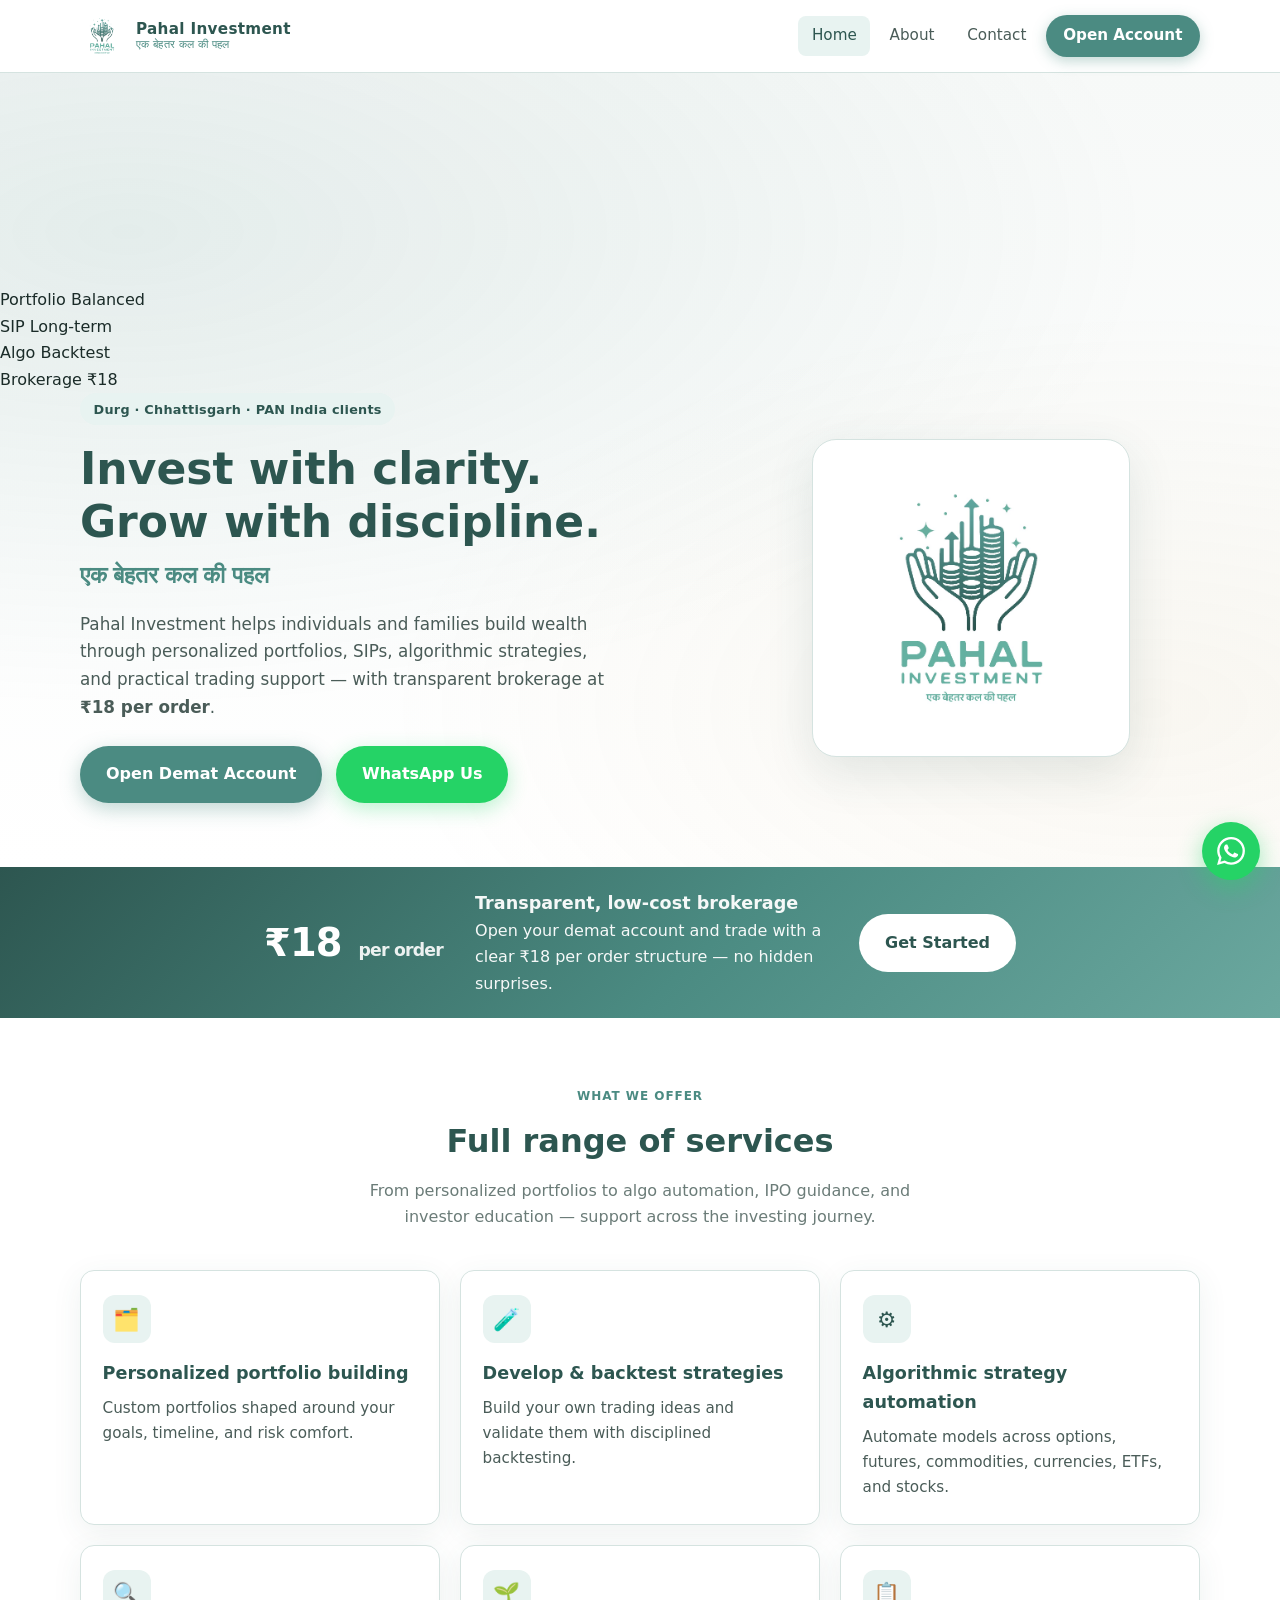
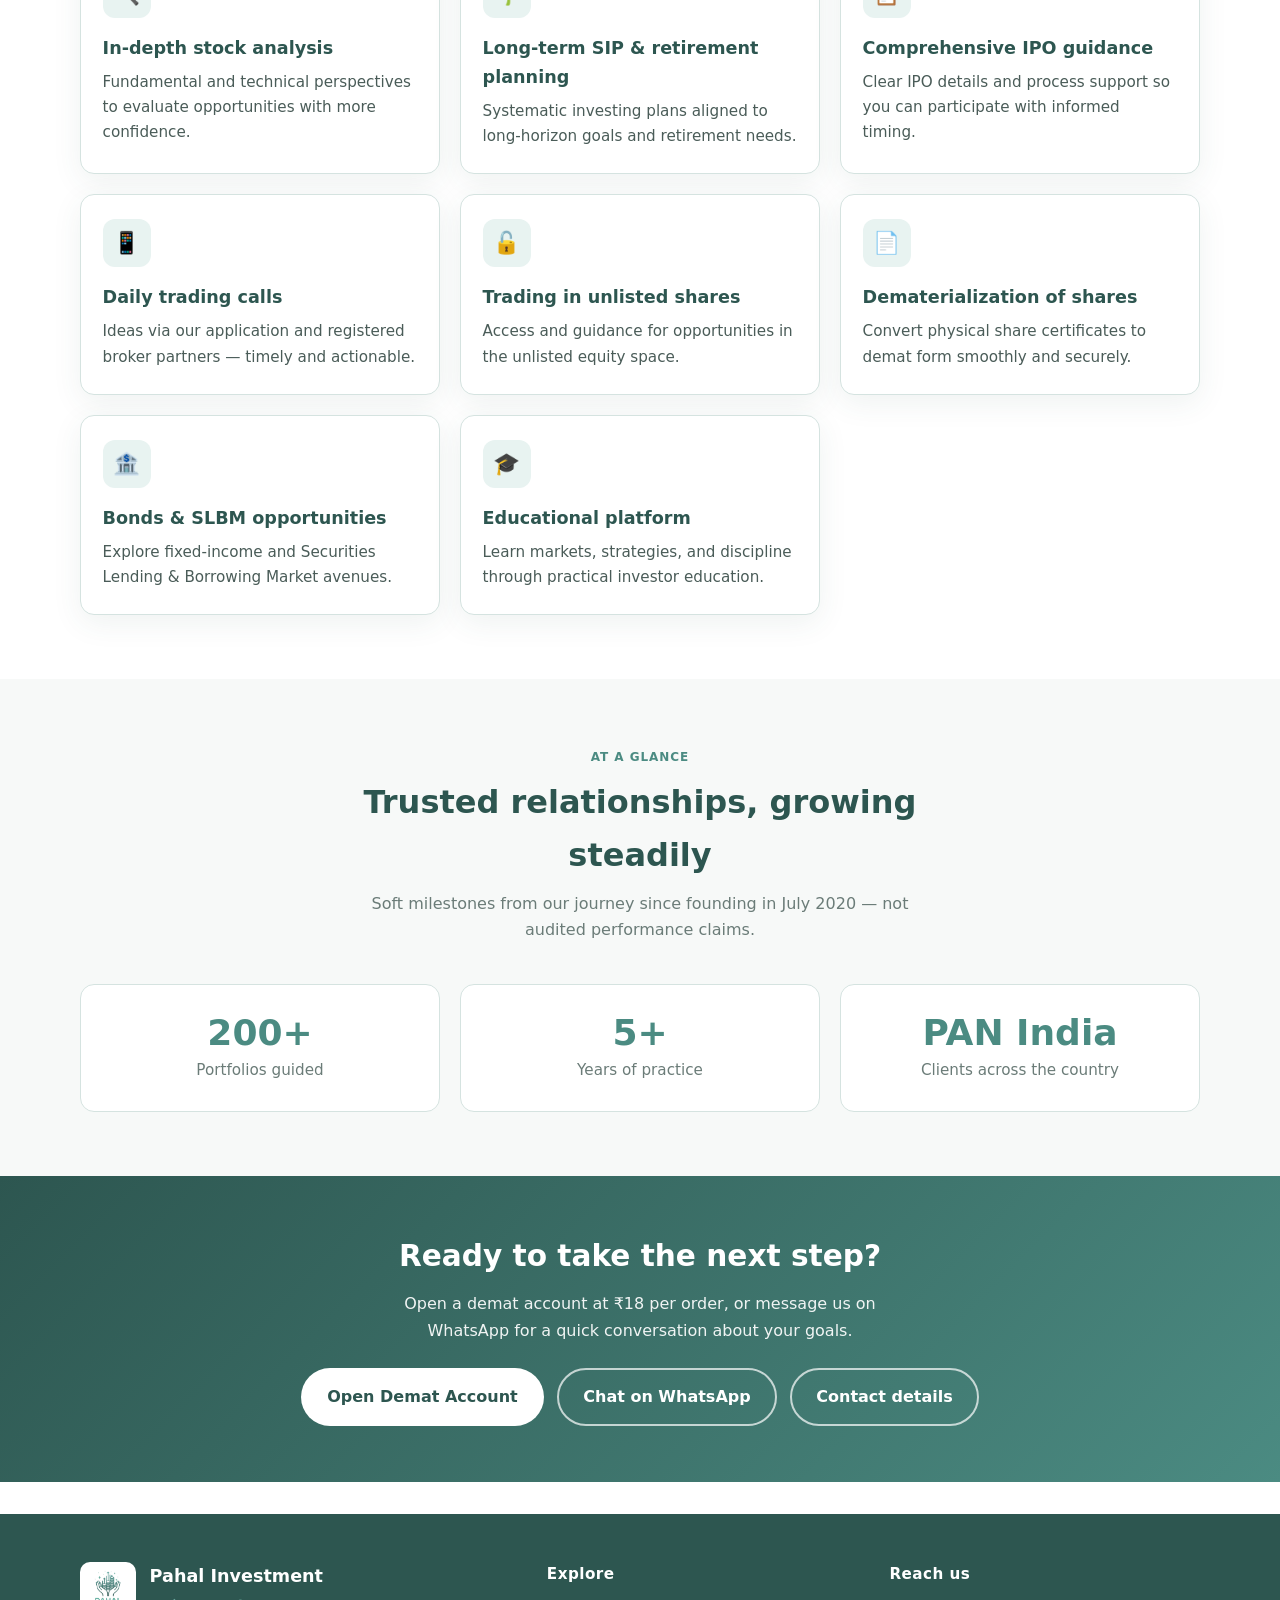
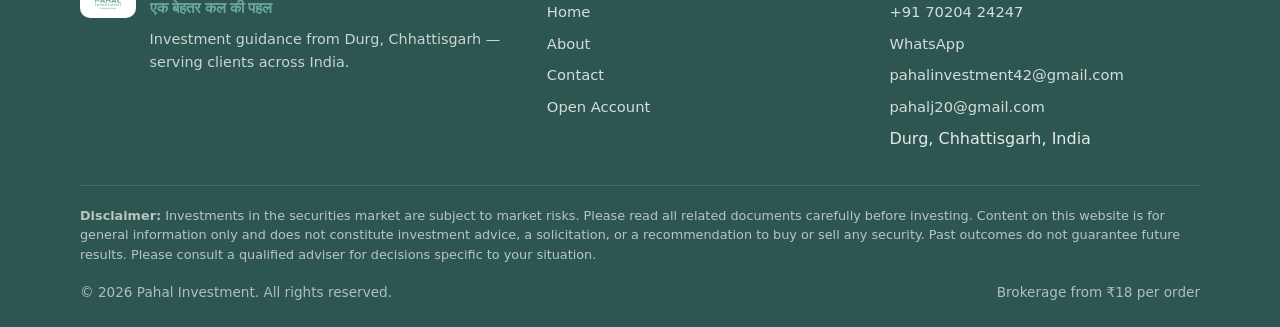
==== index.html @ 2ceb1a30 "3D landing, emails, full services, remove testimonials" ====
<!DOCTYPE html>
<html lang="en">
<head>
  <meta charset="UTF-8">
  <meta name="viewport" content="width=device-width, initial-scale=1">
  <meta name="description" content="Pahal Investment — trusted investment guidance from Durg, Chhattisgarh. Portfolio building, algo trading, SIPs, demat at ₹18 per order. एक बेहतर कल की पहल">
  <title>Pahal Investment | एक बेहतर कल की पहल</title>
  <link rel="icon" href="assets/logo.jpeg" type="image/jpeg">
  <link rel="stylesheet" href="assets/styles.css">
</head>
<body>
  <header class="site-header">
    <div class="container nav">
      <a class="nav-brand" href="index.html">
        <img src="assets/logo.jpeg" alt="Pahal Investment logo" width="44" height="44">
        <span class="nav-brand-text">
          <strong>Pahal Investment</strong>
          <span>एक बेहतर कल की पहल</span>
        </span>
      </a>
      <button class="nav-toggle" type="button" aria-label="Menu" aria-expanded="false">☰</button>
      <nav class="nav-links" aria-label="Main">
        <a href="index.html" class="active">Home</a>
        <a href="about.html">About</a>
        <a href="contact.html">Contact</a>
        <a class="nav-cta" href="https://signup.definedgesecurities.com/mobemail?fr=7pw8lhW9xZk" target="_blank" rel="noopener noreferrer">Open Account</a>
      </nav>
    </div>
  </header>

  <main>
    <!-- 3D Hero: decorative layer is pointer-events:none; copy sits above on opaque panel -->
    <section class="hero hero-3d" aria-label="Welcome">
      <canvas id="hero-particles" class="hero-canvas" aria-hidden="true"></canvas>
      <div class="hero-3d-scene" aria-hidden="true">
        <div class="float-card fc-1">
          <span class="fc-label">Portfolio</span>
          <span class="fc-value">Balanced</span>
        </div>
        <div class="float-card fc-2">
          <span class="fc-label">SIP</span>
          <span class="fc-value">Long-term</span>
        </div>
        <div class="float-card fc-3">
          <span class="fc-label">Algo</span>
          <span class="fc-value">Backtest</span>
        </div>
        <div class="float-card fc-4">
          <span class="fc-label">Brokerage</span>
          <span class="fc-value">₹18</span>
        </div>
        <div class="float-orb fo-1"></div>
        <div class="float-orb fo-2"></div>
        <div class="float-orb fo-3"></div>
      </div>

      <div class="container hero-grid">
        <div class="hero-copy-panel">
          <div class="hero-badge">Durg · Chhattisgarh · PAN India clients</div>
          <h1>Invest with clarity.<br>Grow with discipline.</h1>
          <p class="hero-tagline">एक बेहतर कल की पहल</p>
          <p class="hero-lead">
            Pahal Investment helps individuals and families build wealth through
            personalized portfolios, SIPs, algorithmic strategies, and practical trading support —
            with transparent brokerage at <strong>₹18 per order</strong>.
          </p>
          <div class="btn-group">
            <a class="btn btn-primary" href="https://signup.definedgesecurities.com/mobemail?fr=7pw8lhW9xZk" target="_blank" rel="noopener noreferrer">Open Demat Account</a>
            <a class="btn btn-whatsapp" href="https://wa.me/917020424247" target="_blank" rel="noopener noreferrer">WhatsApp Us</a>
          </div>
        </div>
        <div class="hero-visual">
          <div class="hero-logo-wrap hero-logo-3d">
            <img src="assets/logo.jpeg" alt="Pahal Investment — hands nurturing growth">
          </div>
        </div>
      </div>
    </section>

    <div class="flash-banner" role="region" aria-label="Brokerage offer">
      <div class="container">
        <div class="flash-price">₹18 <span>per order</span></div>
        <div class="flash-label">
          <strong>Transparent, low-cost brokerage</strong>
          Open your demat account and trade with a clear ₹18 per order structure — no hidden surprises.
        </div>
        <a class="btn btn-primary" style="background:#fff;color:#2D5650;box-shadow:none;" href="https://signup.definedgesecurities.com/mobemail?fr=7pw8lhW9xZk" target="_blank" rel="noopener noreferrer">Get Started</a>
      </div>
    </div>

    <section class="section" id="services">
      <div class="container">
        <div class="section-head">
          <span class="eyebrow">What we offer</span>
          <h2>Full range of services</h2>
          <p>From personalized portfolios to algo automation, IPO guidance, and investor education — support across the investing journey.</p>
        </div>
        <div class="services-grid services-grid-full">
          <article class="service-card">
            <div class="service-icon" aria-hidden="true">🗂️</div>
            <h3>Personalized portfolio building</h3>
            <p>Custom portfolios shaped around your goals, timeline, and risk comfort.</p>
          </article>
          <article class="service-card">
            <div class="service-icon" aria-hidden="true">🧪</div>
            <h3>Develop &amp; backtest strategies</h3>
            <p>Build your own trading ideas and validate them with disciplined backtesting.</p>
          </article>
          <article class="service-card">
            <div class="service-icon" aria-hidden="true">⚙️</div>
            <h3>Algorithmic strategy automation</h3>
            <p>Automate models across options, futures, commodities, currencies, ETFs, and stocks.</p>
          </article>
          <article class="service-card">
            <div class="service-icon" aria-hidden="true">🔍</div>
            <h3>In-depth stock analysis</h3>
            <p>Fundamental and technical perspectives to evaluate opportunities with more confidence.</p>
          </article>
          <article class="service-card">
            <div class="service-icon" aria-hidden="true">🌱</div>
            <h3>Long-term SIP &amp; retirement planning</h3>
            <p>Systematic investing plans aligned to long-horizon goals and retirement needs.</p>
          </article>
          <article class="service-card">
            <div class="service-icon" aria-hidden="true">📋</div>
            <h3>Comprehensive IPO guidance</h3>
            <p>Clear IPO details and process support so you can participate with informed timing.</p>
          </article>
          <article class="service-card">
            <div class="service-icon" aria-hidden="true">📱</div>
            <h3>Daily trading calls</h3>
            <p>Ideas via our application and registered broker partners — timely and actionable.</p>
          </article>
          <article class="service-card">
            <div class="service-icon" aria-hidden="true">🔓</div>
            <h3>Trading in unlisted shares</h3>
            <p>Access and guidance for opportunities in the unlisted equity space.</p>
          </article>
          <article class="service-card">
            <div class="service-icon" aria-hidden="true">📄</div>
            <h3>Dematerialization of shares</h3>
            <p>Convert physical share certificates to demat form smoothly and securely.</p>
          </article>
          <article class="service-card">
            <div class="service-icon" aria-hidden="true">🏦</div>
            <h3>Bonds &amp; SLBM opportunities</h3>
            <p>Explore fixed-income and Securities Lending &amp; Borrowing Market avenues.</p>
          </article>
          <article class="service-card">
            <div class="service-icon" aria-hidden="true">🎓</div>
            <h3>Educational platform</h3>
            <p>Learn markets, strategies, and discipline through practical investor education.</p>
          </article>
        </div>
      </div>
    </section>

    <section class="section section-alt" id="stats">
      <div class="container">
        <div class="section-head">
          <span class="eyebrow">At a glance</span>
          <h2>Trusted relationships, growing steadily</h2>
          <p>Soft milestones from our journey since founding in July 2020 — not audited performance claims.</p>
        </div>
        <div class="stats">
          <div class="stat-card">
            <div class="stat-num">200+</div>
            <div class="stat-label">Portfolios guided</div>
          </div>
          <div class="stat-card">
            <div class="stat-num">5+</div>
            <div class="stat-label">Years of practice</div>
          </div>
          <div class="stat-card">
            <div class="stat-num">PAN India</div>
            <div class="stat-label">Clients across the country</div>
          </div>
        </div>
      </div>
    </section>

    <section class="cta-band">
      <div class="container">
        <h2>Ready to take the next step?</h2>
        <p>Open a demat account at ₹18 per order, or message us on WhatsApp for a quick conversation about your goals.</p>
        <div class="btn-group">
          <a class="btn btn-primary" href="https://signup.definedgesecurities.com/mobemail?fr=7pw8lhW9xZk" target="_blank" rel="noopener noreferrer">Open Demat Account</a>
          <a class="btn btn-outline" href="https://wa.me/917020424247" target="_blank" rel="noopener noreferrer">Chat on WhatsApp</a>
          <a class="btn btn-outline" href="contact.html">Contact details</a>
        </div>
      </div>
    </section>
  </main>

  <footer class="site-footer">
    <div class="container">
      <div class="footer-grid">
        <div class="footer-brand">
          <img src="assets/logo.jpeg" alt="">
          <div>
            <strong>Pahal Investment</strong>
            <div class="hindi">एक बेहतर कल की पहल</div>
            <p>Investment guidance from Durg, Chhattisgarh — serving clients across India.</p>
          </div>
        </div>
        <div class="footer-col">
          <h4>Explore</h4>
          <a href="index.html">Home</a>
          <a href="about.html">About</a>
          <a href="contact.html">Contact</a>
          <a href="https://signup.definedgesecurities.com/mobemail?fr=7pw8lhW9xZk" target="_blank" rel="noopener noreferrer">Open Account</a>
        </div>
        <div class="footer-col">
          <h4>Reach us</h4>
          <a href="tel:+917020424247">+91 70204 24247</a>
          <a href="https://wa.me/917020424247" target="_blank" rel="noopener noreferrer">WhatsApp</a>
          <a href="mailto:pahalinvestment42@gmail.com">pahalinvestment42@gmail.com</a>
          <a href="mailto:pahalj20@gmail.com">pahalj20@gmail.com</a>
          <span>Durg, Chhattisgarh, India</span>
        </div>
      </div>
      <p class="footer-disclaimer">
        <strong>Disclaimer:</strong> Investments in the securities market are subject to market risks.
        Please read all related documents carefully before investing. Content on this website is for
        general information only and does not constitute investment advice, a solicitation, or a
        recommendation to buy or sell any security. Past outcomes do not guarantee future results.
        Please consult a qualified adviser for decisions specific to your situation.
      </p>
      <div class="footer-bottom">
        <span>© <span id="y"></span> Pahal Investment. All rights reserved.</span>
        <span>Brokerage from ₹18 per order</span>
      </div>
    </div>
  </footer>

  <a class="wa-float" href="https://wa.me/917020424247" target="_blank" rel="noopener noreferrer" aria-label="Chat on WhatsApp">
    <svg width="28" height="28" viewBox="0 0 24 24" fill="currentColor" aria-hidden="true"><path d="M17.472 14.382c-.297-.149-1.758-.867-2.03-.967-.273-.099-.471-.148-.67.15-.197.297-.767.966-.94 1.164-.173.199-.347.223-.644.075-.297-.15-1.255-.463-2.39-1.475-.883-.788-1.48-1.761-1.653-2.059-.173-.297-.018-.458.13-.606.134-.133.298-.347.446-.52.149-.174.198-.298.298-.497.099-.198.05-.371-.025-.52-.075-.149-.669-1.612-.916-2.207-.242-.579-.487-.5-.669-.51-.173-.008-.371-.01-.57-.01-.198 0-.52.074-.792.372-.272.297-1.04 1.016-1.04 2.479 0 1.462 1.065 2.875 1.213 3.074.149.198 2.096 3.2 5.077 4.487.709.306 1.262.489 1.694.625.712.227 1.36.195 1.871.118.571-.085 1.758-.719 2.006-1.413.248-.694.248-1.289.173-1.413-.074-.124-.272-.198-.57-.347m-5.421 7.403h-.004a9.87 9.87 0 01-5.031-1.378l-.361-.214-3.741.982.998-3.648-.235-.374a9.86 9.86 0 01-1.51-5.26c.001-5.45 4.436-9.884 9.888-9.884 2.64 0 5.122 1.03 6.988 2.898a9.825 9.825 0 012.893 6.994c-.003 5.45-4.435 9.884-9.885 9.884m8.413-18.297A11.815 11.815 0 0012.05 0C5.495 0 .16 5.335.157 11.892c0 2.096.547 4.142 1.588 5.945L.057 24l6.305-1.654a11.882 11.882 0 005.683 1.448h.005c6.554 0 11.89-5.335 11.893-11.893a11.821 11.821 0 00-3.48-8.413z"/></svg>
    <span>WhatsApp</span>
  </a>

  <script>document.getElementById("y").textContent = new Date().getFullYear();</script>
  <script src="assets/script.js"></script>
</body>
</html>
---- assets/styles.css ----
/* Pahal Investment — shared styles */
:root {
  --teal: #4B8B82;
  --teal-dark: #3A6F68;
  --teal-deep: #2D5650;
  --teal-light: #E8F3F1;
  --teal-mid: #6BA89F;
  --cream: #F7F9F8;
  --ink: #1A2B28;
  --ink-soft: #4A5C58;
  --muted: #6B7C78;
  --line: #D5E3E0;
  --white: #FFFFFF;
  --gold: #C4A35A;
  --shadow: 0 8px 30px rgba(45, 86, 80, 0.08);
  --shadow-lg: 0 16px 48px rgba(45, 86, 80, 0.12);
  --radius: 14px;
  --radius-sm: 10px;
  --nav-h: 72px;
  --font: "Segoe UI", system-ui, -apple-system, "Noto Sans", "Noto Sans Devanagari", sans-serif;
}

*, *::before, *::after { box-sizing: border-box; margin: 0; padding: 0; }

html { scroll-behavior: smooth; }

body {
  font-family: var(--font);
  color: var(--ink);
  background: var(--white);
  line-height: 1.65;
  -webkit-font-smoothing: antialiased;
}

img { max-width: 100%; height: auto; display: block; }
a { color: var(--teal-dark); text-decoration: none; transition: color .2s; }
a:hover { color: var(--teal); }
ul { list-style: none; }

.container {
  width: min(1120px, 92%);
  margin-inline: auto;
}

/* —— Nav —— */
.site-header {
  position: sticky;
  top: 0;
  z-index: 100;
  background: rgba(255,255,255,0.92);
  backdrop-filter: blur(12px);
  border-bottom: 1px solid var(--line);
}

.nav {
  display: flex;
  align-items: center;
  justify-content: space-between;
  height: var(--nav-h);
  gap: 1rem;
}

.nav-brand {
  display: flex;
  align-items: center;
  gap: 0.75rem;
  color: var(--ink);
  font-weight: 700;
  letter-spacing: 0.02em;
}

.nav-brand img {
  width: 44px;
  height: 44px;
  object-fit: contain;
  border-radius: 8px;
}

.nav-brand-text {
  display: flex;
  flex-direction: column;
  line-height: 1.2;
}

.nav-brand-text strong { font-size: 0.95rem; color: var(--teal-deep); }
.nav-brand-text span {
  font-size: 0.7rem;
  font-weight: 500;
  color: var(--teal);
  font-family: "Noto Sans Devanagari", "Segoe UI", sans-serif;
}

.nav-links {
  display: flex;
  align-items: center;
  gap: 0.35rem;
}

.nav-links a {
  padding: 0.45rem 0.85rem;
  border-radius: 8px;
  color: var(--ink-soft);
  font-weight: 500;
  font-size: 0.95rem;
}

.nav-links a:hover,
.nav-links a.active {
  color: var(--teal-deep);
  background: var(--teal-light);
}

.nav-cta {
  background: var(--teal) !important;
  color: var(--white) !important;
  font-weight: 600 !important;
  padding: 0.55rem 1.1rem !important;
  border-radius: 999px !important;
  box-shadow: 0 4px 14px rgba(75, 139, 130, 0.35);
}

.nav-cta:hover {
  background: var(--teal-dark) !important;
  color: var(--white) !important;
}

.nav-toggle {
  display: none;
  background: none;
  border: 1px solid var(--line);
  border-radius: 8px;
  padding: 0.45rem 0.65rem;
  cursor: pointer;
  color: var(--ink);
  font-size: 1.25rem;
  line-height: 1;
}

/* —— Buttons —— */
.btn {
  display: inline-flex;
  align-items: center;
  justify-content: center;
  gap: 0.5rem;
  padding: 0.85rem 1.5rem;
  border-radius: 999px;
  font-weight: 600;
  font-size: 1rem;
  border: 2px solid transparent;
  cursor: pointer;
  transition: transform .15s, background .2s, box-shadow .2s, border-color .2s;
  text-align: center;
  font-family: inherit;
}

.btn:hover { transform: translateY(-1px); }
.btn:active { transform: translateY(0); }

.btn-primary {
  background: var(--teal);
  color: var(--white);
  box-shadow: 0 6px 20px rgba(75, 139, 130, 0.35);
}
.btn-primary:hover { background: var(--teal-dark); color: var(--white); }

.btn-whatsapp {
  background: #25D366;
  color: var(--white);
  box-shadow: 0 6px 20px rgba(37, 211, 102, 0.3);
}
.btn-whatsapp:hover { background: #1ebe57; color: var(--white); }

.btn-outline {
  background: transparent;
  border-color: var(--teal);
  color: var(--teal-deep);
}
.btn-outline:hover { background: var(--teal-light); color: var(--teal-deep); }

.btn-group {
  display: flex;
  flex-wrap: wrap;
  gap: 0.85rem;
  margin-top: 1.5rem;
}

/* —— Hero —— */
.hero {
  position: relative;
  padding: 3.5rem 0 4rem;
  background:
    radial-gradient(ellipse 80% 60% at 10% 20%, rgba(75,139,130,0.12), transparent),
    radial-gradient(ellipse 60% 50% at 90% 80%, rgba(196,163,90,0.08), transparent),
    linear-gradient(180deg, var(--cream) 0%, var(--white) 100%);
  overflow: hidden;
}

.hero-grid {
  display: grid;
  grid-template-columns: 1.15fr 0.85fr;
  gap: 2.5rem;
  align-items: center;
}

.hero-badge {
  display: inline-flex;
  align-items: center;
  gap: 0.4rem;
  background: var(--teal-light);
  color: var(--teal-deep);
  font-size: 0.8rem;
  font-weight: 600;
  padding: 0.35rem 0.85rem;
  border-radius: 999px;
  margin-bottom: 1.1rem;
  letter-spacing: 0.02em;
}

.hero h1 {
  font-size: clamp(1.85rem, 4vw, 2.75rem);
  line-height: 1.2;
  color: var(--teal-deep);
  margin-bottom: 0.5rem;
  font-weight: 750;
}

.hero-tagline {
  font-size: clamp(1.15rem, 2.5vw, 1.45rem);
  color: var(--teal);
  font-weight: 600;
  margin-bottom: 1rem;
  font-family: "Noto Sans Devanagari", "Segoe UI", sans-serif;
}

.hero-lead {
  color: var(--ink-soft);
  font-size: 1.05rem;
  max-width: 34rem;
}

.hero-visual {
  display: flex;
  flex-direction: column;
  align-items: center;
  gap: 1.25rem;
}

.hero-logo-wrap {
  background: var(--white);
  border-radius: 24px;
  padding: 1.75rem;
  box-shadow: var(--shadow-lg);
  border: 1px solid var(--line);
}

.hero-logo-wrap img {
  width: min(260px, 70vw);
  margin: 0 auto;
}

/* —— Brokerage flash —— */
.flash-banner {
  background: linear-gradient(135deg, var(--teal-deep) 0%, var(--teal) 55%, var(--teal-mid) 100%);
  color: var(--white);
  padding: 1.35rem 0;
  text-align: center;
  position: relative;
}

.flash-banner .container {
  display: flex;
  flex-wrap: wrap;
  align-items: center;
  justify-content: center;
  gap: 1rem 2rem;
}

.flash-price {
  font-size: clamp(1.75rem, 4vw, 2.4rem);
  font-weight: 800;
  letter-spacing: -0.02em;
  line-height: 1;
}

.flash-price span {
  font-size: 0.45em;
  font-weight: 600;
  opacity: 0.9;
  margin-left: 0.25rem;
}

.flash-label {
  font-size: 1rem;
  opacity: 0.95;
  max-width: 22rem;
  text-align: left;
}

.flash-label strong { display: block; font-size: 1.1rem; }

/* —— Sections —— */
.section {
  padding: 4rem 0;
}

.section-alt { background: var(--cream); }

.section-head {
  text-align: center;
  max-width: 36rem;
  margin: 0 auto 2.5rem;
}

.section-head h2 {
  font-size: clamp(1.5rem, 3vw, 2rem);
  color: var(--teal-deep);
  margin-bottom: 0.6rem;
}

.section-head p { color: var(--muted); }

.eyebrow {
  display: inline-block;
  font-size: 0.75rem;
  font-weight: 700;
  letter-spacing: 0.08em;
  text-transform: uppercase;
  color: var(--teal);
  margin-bottom: 0.5rem;
}

/* —— Services —— */
.services-grid {
  display: grid;
  grid-template-columns: repeat(3, 1fr);
  gap: 1.25rem;
}

.service-card {
  background: var(--white);
  border: 1px solid var(--line);
  border-radius: var(--radius);
  padding: 1.5rem 1.35rem;
  box-shadow: var(--shadow);
  transition: transform .2s, box-shadow .2s;
}

.service-card:hover {
  transform: translateY(-3px);
  box-shadow: var(--shadow-lg);
}

.service-icon {
  width: 48px;
  height: 48px;
  border-radius: 12px;
  background: var(--teal-light);
  color: var(--teal-deep);
  display: grid;
  place-items: center;
  font-size: 1.35rem;
  margin-bottom: 1rem;
}

.service-card h3 {
  font-size: 1.1rem;
  color: var(--teal-deep);
  margin-bottom: 0.45rem;
}

.service-card p {
  color: var(--ink-soft);
  font-size: 0.95rem;
}

/* —— Stats —— */
.stats {
  display: grid;
  grid-template-columns: repeat(3, 1fr);
  gap: 1.25rem;
  margin-top: 0.5rem;
}

.stat-card {
  text-align: center;
  background: var(--white);
  border-radius: var(--radius);
  padding: 1.75rem 1rem;
  border: 1px solid var(--line);
}

.stat-num {
  font-size: clamp(1.75rem, 3vw, 2.25rem);
  font-weight: 800;
  color: var(--teal);
  line-height: 1.1;
}

.stat-label {
  color: var(--muted);
  font-size: 0.95rem;
  margin-top: 0.35rem;
}

/* —— Testimonials —— */
.testimonials {
  display: grid;
  grid-template-columns: repeat(3, 1fr);
  gap: 1.25rem;
}

.testimonial {
  background: var(--white);
  border-radius: var(--radius);
  padding: 1.5rem;
  border: 1px solid var(--line);
  box-shadow: var(--shadow);
  display: flex;
  flex-direction: column;
  gap: 1rem;
}

.testimonial blockquote {
  color: var(--ink-soft);
  font-size: 0.98rem;
  flex: 1;
  quotes: none;
}

.testimonial blockquote::before {
  content: "“";
  color: var(--teal-mid);
  font-size: 2rem;
  line-height: 0;
  display: inline-block;
  margin-right: 0.15rem;
  vertical-align: -0.4rem;
}

.testimonial footer {
  border-top: 1px solid var(--line);
  padding-top: 0.85rem;
}

.testimonial cite {
  font-style: normal;
  font-weight: 700;
  color: var(--teal-deep);
  display: block;
}

.testimonial .role {
  font-size: 0.85rem;
  color: var(--muted);
}

/* —— CTA band —— */
.cta-band {
  background: linear-gradient(135deg, var(--teal-deep), var(--teal));
  color: var(--white);
  padding: 3.5rem 0;
  text-align: center;
}

.cta-band h2 {
  font-size: clamp(1.4rem, 3vw, 1.85rem);
  margin-bottom: 0.65rem;
}

.cta-band p {
  opacity: 0.92;
  max-width: 32rem;
  margin: 0 auto 1.5rem;
}

.cta-band .btn-group { justify-content: center; }

.cta-band .btn-primary {
  background: var(--white);
  color: var(--teal-deep);
  box-shadow: none;
}
.cta-band .btn-primary:hover { background: var(--cream); color: var(--teal-deep); }

.cta-band .btn-outline {
  border-color: rgba(255,255,255,0.7);
  color: var(--white);
}
.cta-band .btn-outline:hover {
  background: rgba(255,255,255,0.12);
  color: var(--white);
}

/* —— About page —— */
.page-hero {
  padding: 2.75rem 0 2rem;
  background: linear-gradient(180deg, var(--cream), var(--white));
  border-bottom: 1px solid var(--line);
}

.page-hero h1 {
  font-size: clamp(1.75rem, 3.5vw, 2.35rem);
  color: var(--teal-deep);
  margin-bottom: 0.5rem;
}

.page-hero p {
  color: var(--ink-soft);
  max-width: 36rem;
}

.about-layout {
  display: grid;
  grid-template-columns: 1fr 1.2fr;
  gap: 2.5rem;
  align-items: start;
}

.about-card {
  background: var(--white);
  border: 1px solid var(--line);
  border-radius: var(--radius);
  padding: 1.75rem;
  box-shadow: var(--shadow);
  position: sticky;
  top: calc(var(--nav-h) + 1rem);
}

.about-card img {
  width: 140px;
  margin: 0 auto 1.25rem;
}

.about-card h2 {
  text-align: center;
  color: var(--teal-deep);
  font-size: 1.35rem;
}

.about-card .hindi {
  text-align: center;
  color: var(--teal);
  font-weight: 600;
  margin: 0.35rem 0 1rem;
  font-family: "Noto Sans Devanagari", "Segoe UI", sans-serif;
}

.timeline {
  display: flex;
  flex-direction: column;
  gap: 1.25rem;
}

.timeline-item {
  padding-left: 1.25rem;
  border-left: 3px solid var(--teal-light);
  position: relative;
}

.timeline-item::before {
  content: "";
  position: absolute;
  left: -7px;
  top: 0.35rem;
  width: 11px;
  height: 11px;
  border-radius: 50%;
  background: var(--teal);
}

.timeline-item h3 {
  font-size: 1.05rem;
  color: var(--teal-deep);
  margin-bottom: 0.25rem;
}

.timeline-item p { color: var(--ink-soft); font-size: 0.95rem; }

.skills-grid {
  display: grid;
  grid-template-columns: repeat(2, 1fr);
  gap: 0.85rem;
  margin-top: 1.5rem;
}

.skill-chip {
  background: var(--teal-light);
  color: var(--teal-deep);
  padding: 0.75rem 1rem;
  border-radius: var(--radius-sm);
  font-weight: 600;
  font-size: 0.9rem;
  text-align: center;
}

.prose {
  color: var(--ink-soft);
}

.prose p + p { margin-top: 1rem; }

.prose h2 {
  color: var(--teal-deep);
  font-size: 1.35rem;
  margin: 1.75rem 0 0.75rem;
}

/* —— Contact —— */
.contact-grid {
  display: grid;
  grid-template-columns: 1fr 1fr;
  gap: 2rem;
}

.contact-card {
  background: var(--white);
  border: 1px solid var(--line);
  border-radius: var(--radius);
  padding: 1.5rem;
  box-shadow: var(--shadow);
}

.contact-card h2 {
  color: var(--teal-deep);
  font-size: 1.25rem;
  margin-bottom: 1.15rem;
}

.contact-list {
  display: flex;
  flex-direction: column;
  gap: 1rem;
}

.contact-item {
  display: flex;
  gap: 0.85rem;
  align-items: flex-start;
}

.contact-item .icon {
  width: 40px;
  height: 40px;
  border-radius: 10px;
  background: var(--teal-light);
  color: var(--teal-deep);
  display: grid;
  place-items: center;
  flex-shrink: 0;
  font-size: 1.1rem;
}

.contact-item strong {
  display: block;
  color: var(--teal-deep);
  font-size: 0.85rem;
  margin-bottom: 0.15rem;
}

.contact-item a, .contact-item span {
  color: var(--ink-soft);
  font-size: 0.98rem;
  word-break: break-word;
}

.social-row {
  display: flex;
  flex-wrap: wrap;
  gap: 0.65rem;
  margin-top: 1.25rem;
}

.social-btn {
  display: inline-flex;
  align-items: center;
  gap: 0.4rem;
  padding: 0.5rem 0.9rem;
  border-radius: 999px;
  border: 1px solid var(--line);
  background: var(--cream);
  color: var(--ink-soft);
  font-size: 0.88rem;
  font-weight: 600;
}

.social-btn:hover {
  border-color: var(--teal);
  color: var(--teal-deep);
  background: var(--teal-light);
}

.form-group {
  margin-bottom: 1rem;
}

.form-group label {
  display: block;
  font-weight: 600;
  font-size: 0.9rem;
  color: var(--teal-deep);
  margin-bottom: 0.35rem;
}

.form-group input,
.form-group textarea,
.form-group select {
  width: 100%;
  padding: 0.75rem 0.9rem;
  border: 1px solid var(--line);
  border-radius: var(--radius-sm);
  font-family: inherit;
  font-size: 1rem;
  color: var(--ink);
  background: var(--white);
  transition: border-color .2s, box-shadow .2s;
}

.form-group input:focus,
.form-group textarea:focus,
.form-group select:focus {
  outline: none;
  border-color: var(--teal);
  box-shadow: 0 0 0 3px rgba(75, 139, 130, 0.15);
}

.form-group textarea { min-height: 130px; resize: vertical; }

.form-note {
  font-size: 0.85rem;
  color: var(--muted);
  margin-top: 0.75rem;
}

/* —— Footer —— */
.site-footer {
  background: var(--teal-deep);
  color: rgba(255,255,255,0.88);
  padding: 3rem 0 1.5rem;
  margin-top: 2rem;
}

.footer-grid {
  display: grid;
  grid-template-columns: 1.4fr 1fr 1fr;
  gap: 2rem;
  margin-bottom: 2rem;
}

.footer-brand {
  display: flex;
  gap: 0.85rem;
  align-items: flex-start;
}

.footer-brand img {
  width: 56px;
  height: 56px;
  object-fit: contain;
  background: var(--white);
  border-radius: 10px;
  padding: 4px;
}

.footer-brand strong {
  display: block;
  color: var(--white);
  font-size: 1.1rem;
  margin-bottom: 0.25rem;
}

.footer-brand .hindi {
  color: var(--teal-mid);
  font-weight: 600;
  font-size: 0.95rem;
  margin-bottom: 0.5rem;
  font-family: "Noto Sans Devanagari", "Segoe UI", sans-serif;
}

.footer-brand p { font-size: 0.9rem; opacity: 0.85; }

.footer-col h4 {
  color: var(--white);
  font-size: 0.95rem;
  margin-bottom: 0.85rem;
  letter-spacing: 0.03em;
}

.footer-col a, .footer-col li {
  display: block;
  color: rgba(255,255,255,0.8);
  font-size: 0.92rem;
  margin-bottom: 0.45rem;
}

.footer-col a:hover { color: var(--white); }

.footer-disclaimer {
  border-top: 1px solid rgba(255,255,255,0.15);
  padding-top: 1.25rem;
  font-size: 0.8rem;
  opacity: 0.75;
  line-height: 1.55;
}

.footer-bottom {
  margin-top: 1rem;
  font-size: 0.85rem;
  opacity: 0.7;
  display: flex;
  flex-wrap: wrap;
  justify-content: space-between;
  gap: 0.5rem;
}

/* —— Floating WhatsApp —— */
.wa-float {
  position: fixed;
  right: 1.25rem;
  bottom: 1.25rem;
  z-index: 90;
  width: 58px;
  height: 58px;
  border-radius: 50%;
  background: #25D366;
  color: var(--white);
  display: grid;
  place-items: center;
  box-shadow: 0 8px 24px rgba(37, 211, 102, 0.45);
  font-size: 1.75rem;
  transition: transform .2s, box-shadow .2s;
}

.wa-float:hover {
  transform: scale(1.06);
  color: var(--white);
  box-shadow: 0 10px 28px rgba(37, 211, 102, 0.55);
}

.wa-float span { position: absolute; width: 1px; height: 1px; overflow: hidden; clip: rect(0,0,0,0); }

/* —— Utilities —— */
.sr-only {
  position: absolute;
  width: 1px;
  height: 1px;
  padding: 0;
  margin: -1px;
  overflow: hidden;
  clip: rect(0,0,0,0);
  border: 0;
}

/* —— Responsive —— */
@media (max-width: 900px) {
  .hero-grid,
  .about-layout,
  .contact-grid,
  .footer-grid {
    grid-template-columns: 1fr;
  }

  .about-card { position: static; }

  .services-grid,
  .testimonials,
  .stats {
    grid-template-columns: 1fr;
  }

  .skills-grid { grid-template-columns: 1fr; }

  .flash-label { text-align: center; }
}

@media (max-width: 768px) {
  .nav-toggle { display: block; }

  .nav-links {
    display: none;
    position: absolute;
    top: var(--nav-h);
    left: 0;
    right: 0;
    background: var(--white);
    border-bottom: 1px solid var(--line);
    flex-direction: column;
    align-items: stretch;
    padding: 0.75rem 4%;
    gap: 0.25rem;
    box-shadow: var(--shadow);
  }

  .nav-links.open { display: flex; }

  .nav-links a {
    padding: 0.75rem 1rem;
  }

  .nav-cta {
    text-align: center;
    margin-top: 0.35rem;
  }

  .nav-brand-text span { display: none; }

  .hero { padding: 2.5rem 0 3rem; }
  .section { padding: 3rem 0; }
}

@media (min-width: 640px) and (max-width: 900px) {
  .services-grid,
  .testimonials,
  .stats {
    grid-template-columns: repeat(2, 1fr);
  }
  .stats { grid-template-columns: repeat(3, 1fr); }
}
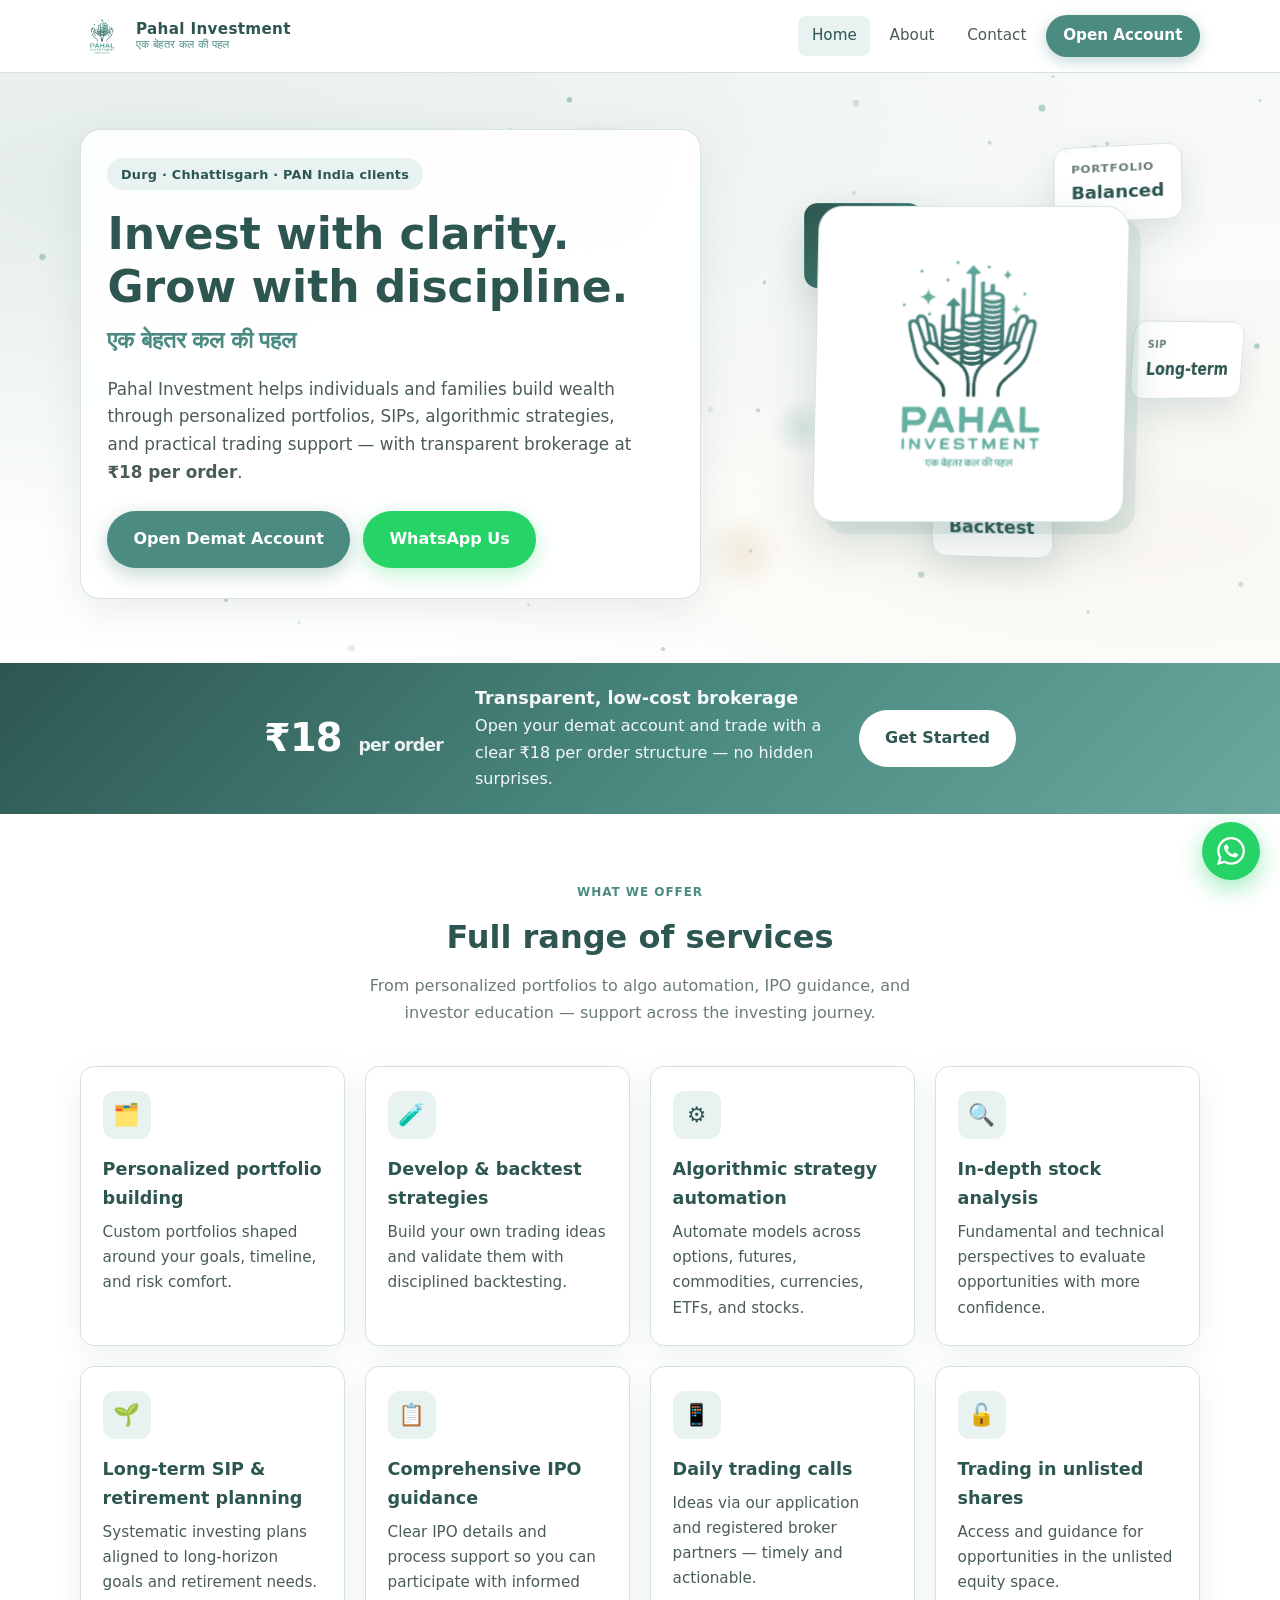
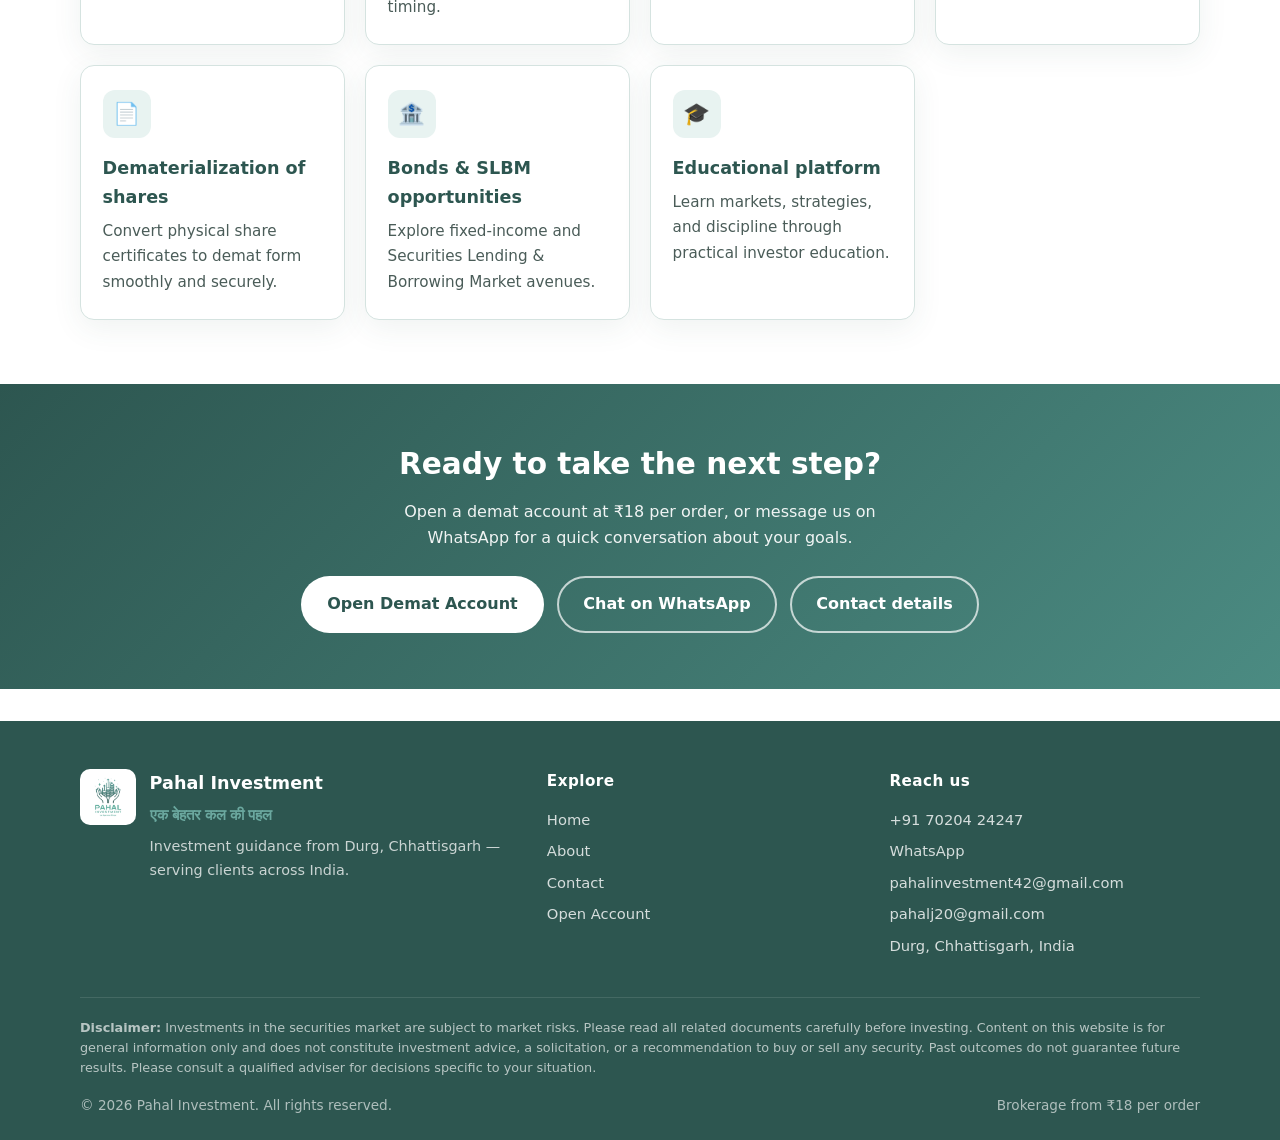
==== commit 065299f9: "3D landing, emails, full services, remove testimonials" ====
--- a/index.html
+++ b/index.html
@@ -155,31 +155,7 @@
       </div>
     </section>
 
-    <section class="section section-alt" id="stats">
-      <div class="container">
-        <div class="section-head">
-          <span class="eyebrow">At a glance</span>
-          <h2>Trusted relationships, growing steadily</h2>
-          <p>Soft milestones from our journey since founding in July 2020 — not audited performance claims.</p>
-        </div>
-        <div class="stats">
-          <div class="stat-card">
-            <div class="stat-num">200+</div>
-            <div class="stat-label">Portfolios guided</div>
-          </div>
-          <div class="stat-card">
-            <div class="stat-num">5+</div>
-            <div class="stat-label">Years of practice</div>
-          </div>
-          <div class="stat-card">
-            <div class="stat-num">PAN India</div>
-            <div class="stat-label">Clients across the country</div>
-          </div>
-        </div>
-      </div>
-    </section>
-
-    <section class="cta-band">
+<section class="cta-band">
       <div class="container">
         <h2>Ready to take the next step?</h2>
         <p>Open a demat account at ₹18 per order, or message us on WhatsApp for a quick conversation about your goals.</p>
--- a/assets/styles.css
+++ b/assets/styles.css
@@ -184,7 +184,7 @@
   margin-top: 1.5rem;
 }
 
-/* —— Hero —— */
+/* —— Hero (3D) —— */
 .hero {
   position: relative;
   padding: 3.5rem 0 4rem;
@@ -193,13 +193,55 @@
     radial-gradient(ellipse 60% 50% at 90% 80%, rgba(196,163,90,0.08), transparent),
     linear-gradient(180deg, var(--cream) 0%, var(--white) 100%);
   overflow: hidden;
+  isolation: isolate;
+}
+
+.hero-3d {
+  perspective: 1200px;
+  min-height: 28rem;
+}
+
+/* Decorative layers NEVER capture clicks */
+.hero-canvas,
+.hero-3d-scene {
+  position: absolute;
+  inset: 0;
+  width: 100%;
+  height: 100%;
+  pointer-events: none;
+  z-index: 0;
+}
+
+.hero-canvas {
+  opacity: 0.85;
+}
+
+.hero-3d-scene {
+  transform-style: preserve-3d;
+  z-index: 1;
 }
 
 .hero-grid {
+  position: relative;
+  z-index: 3;
   display: grid;
   grid-template-columns: 1.15fr 0.85fr;
   gap: 2.5rem;
   align-items: center;
+}
+
+/* Solid/semi-opaque panel behind ALL hero copy — guarantees contrast */
+.hero-copy-panel {
+  position: relative;
+  z-index: 4;
+  background: rgba(255, 255, 255, 0.92);
+  backdrop-filter: blur(10px);
+  -webkit-backdrop-filter: blur(10px);
+  border: 1px solid rgba(213, 227, 224, 0.95);
+  border-radius: 20px;
+  padding: 1.75rem 1.65rem 1.85rem;
+  box-shadow: 0 12px 40px rgba(45, 86, 80, 0.1);
+  color: var(--ink);
 }
 
 .hero-badge {
@@ -239,6 +281,8 @@
 }
 
 .hero-visual {
+  position: relative;
+  z-index: 3;
   display: flex;
   flex-direction: column;
   align-items: center;
@@ -256,6 +300,145 @@
 .hero-logo-wrap img {
   width: min(260px, 70vw);
   margin: 0 auto;
+}
+
+.hero-logo-3d {
+  transform: rotateY(-12deg) rotateX(6deg);
+  transform-style: preserve-3d;
+  animation: logo-float 7s ease-in-out infinite;
+  box-shadow:
+    0 20px 50px rgba(45, 86, 80, 0.18),
+    12px 12px 0 rgba(75, 139, 130, 0.12);
+}
+
+/* Floating 3D cards — kept to the right / edges so they never cover copy */
+.float-card {
+  position: absolute;
+  min-width: 110px;
+  padding: 0.85rem 1rem;
+  border-radius: 14px;
+  background: rgba(255, 255, 255, 0.88);
+  border: 1px solid var(--line);
+  box-shadow: 0 14px 36px rgba(45, 86, 80, 0.14);
+  transform-style: preserve-3d;
+  display: flex;
+  flex-direction: column;
+  gap: 0.15rem;
+  pointer-events: none;
+}
+
+.float-card .fc-label {
+  font-size: 0.7rem;
+  font-weight: 700;
+  letter-spacing: 0.06em;
+  text-transform: uppercase;
+  color: var(--muted);
+}
+
+.float-card .fc-value {
+  font-size: 1.05rem;
+  font-weight: 750;
+  color: var(--teal-deep);
+}
+
+.fc-1 {
+  top: 12%;
+  right: 8%;
+  transform: rotateY(-18deg) rotateX(8deg);
+  animation: float-a 6.5s ease-in-out infinite;
+}
+
+.fc-2 {
+  top: 42%;
+  right: 2%;
+  transform: rotateY(16deg) rotateX(-6deg);
+  animation: float-b 7.5s ease-in-out infinite;
+}
+
+.fc-3 {
+  bottom: 18%;
+  right: 18%;
+  transform: rotateY(-10deg) rotateX(12deg);
+  animation: float-c 8s ease-in-out infinite;
+}
+
+.fc-4 {
+  top: 22%;
+  right: 28%;
+  background: linear-gradient(135deg, var(--teal-deep), var(--teal));
+  border-color: transparent;
+  color: #fff;
+  animation: float-d 5.8s ease-in-out infinite;
+}
+
+.fc-4 .fc-label { color: rgba(255,255,255,0.85); }
+.fc-4 .fc-value { color: #fff; font-size: 1.35rem; }
+
+.float-orb {
+  position: absolute;
+  border-radius: 50%;
+  pointer-events: none;
+  filter: blur(2px);
+  opacity: 0.45;
+}
+
+.fo-1 {
+  width: 120px; height: 120px;
+  top: 8%; left: 42%;
+  background: radial-gradient(circle, rgba(75,139,130,0.45), transparent 70%);
+  animation: orb-drift 10s ease-in-out infinite;
+}
+
+.fo-2 {
+  width: 80px; height: 80px;
+  bottom: 12%; left: 55%;
+  background: radial-gradient(circle, rgba(196,163,90,0.4), transparent 70%);
+  animation: orb-drift 12s ease-in-out infinite reverse;
+}
+
+.fo-3 {
+  width: 60px; height: 60px;
+  top: 55%; right: 35%;
+  background: radial-gradient(circle, rgba(107,168,159,0.5), transparent 70%);
+  animation: orb-drift 9s ease-in-out infinite;
+}
+
+@keyframes logo-float {
+  0%, 100% { transform: rotateY(-12deg) rotateX(6deg) translateY(0); }
+  50% { transform: rotateY(-8deg) rotateX(4deg) translateY(-10px); }
+}
+
+@keyframes float-a {
+  0%, 100% { transform: rotateY(-18deg) rotateX(8deg) translate3d(0,0,20px); }
+  50% { transform: rotateY(-14deg) rotateX(10deg) translate3d(0,-14px,40px); }
+}
+
+@keyframes float-b {
+  0%, 100% { transform: rotateY(16deg) rotateX(-6deg) translate3d(0,0,10px); }
+  50% { transform: rotateY(12deg) rotateX(-4deg) translate3d(0,12px,30px); }
+}
+
+@keyframes float-c {
+  0%, 100% { transform: rotateY(-10deg) rotateX(12deg) translate3d(0,0,15px); }
+  50% { transform: rotateY(-6deg) rotateX(8deg) translate3d(0,-10px,35px); }
+}
+
+@keyframes float-d {
+  0%, 100% { transform: rotateY(8deg) rotateX(-4deg) translate3d(0,0,25px) scale(1); }
+  50% { transform: rotateY(4deg) rotateX(2deg) translate3d(0,-8px,45px) scale(1.04); }
+}
+
+@keyframes orb-drift {
+  0%, 100% { transform: translate3d(0,0,0); }
+  50% { transform: translate3d(18px,-22px,0); }
+}
+
+@media (prefers-reduced-motion: reduce) {
+  .hero-logo-3d,
+  .float-card,
+  .float-orb {
+    animation: none !important;
+  }
 }
 
 /* —— Brokerage flash —— */
@@ -336,6 +519,10 @@
   gap: 1.25rem;
 }
 
+.services-grid-full {
+  grid-template-columns: repeat(auto-fill, minmax(240px, 1fr));
+}
+
 .service-card {
   background: var(--white);
   border: 1px solid var(--line);
@@ -400,58 +587,6 @@
   color: var(--muted);
   font-size: 0.95rem;
   margin-top: 0.35rem;
-}
-
-/* —— Testimonials —— */
-.testimonials {
-  display: grid;
-  grid-template-columns: repeat(3, 1fr);
-  gap: 1.25rem;
-}
-
-.testimonial {
-  background: var(--white);
-  border-radius: var(--radius);
-  padding: 1.5rem;
-  border: 1px solid var(--line);
-  box-shadow: var(--shadow);
-  display: flex;
-  flex-direction: column;
-  gap: 1rem;
-}
-
-.testimonial blockquote {
-  color: var(--ink-soft);
-  font-size: 0.98rem;
-  flex: 1;
-  quotes: none;
-}
-
-.testimonial blockquote::before {
-  content: "“";
-  color: var(--teal-mid);
-  font-size: 2rem;
-  line-height: 0;
-  display: inline-block;
-  margin-right: 0.15rem;
-  vertical-align: -0.4rem;
-}
-
-.testimonial footer {
-  border-top: 1px solid var(--line);
-  padding-top: 0.85rem;
-}
-
-.testimonial cite {
-  font-style: normal;
-  font-weight: 700;
-  color: var(--teal-deep);
-  display: block;
-}
-
-.testimonial .role {
-  font-size: 0.85rem;
-  color: var(--muted);
 }
 
 /* —— CTA band —— */
@@ -785,7 +920,7 @@
   letter-spacing: 0.03em;
 }
 
-.footer-col a, .footer-col li {
+.footer-col a, .footer-col li, .footer-col span {
   display: block;
   color: rgba(255,255,255,0.8);
   font-size: 0.92rem;
@@ -859,10 +994,40 @@
     grid-template-columns: 1fr;
   }
 
+  /* Mobile: copy first, decoration secondary */
+  .hero-grid {
+    display: flex;
+    flex-direction: column;
+  }
+
+  .hero-copy-panel {
+    order: 1;
+    background: rgba(255, 255, 255, 0.95);
+  }
+
+  .hero-visual {
+    order: 2;
+  }
+
+  .hero-3d-scene .float-card {
+    opacity: 0.35;
+    transform: none !important;
+    animation: none !important;
+  }
+
+  .fc-1 { top: auto; bottom: 8%; right: 4%; left: auto; }
+  .fc-2, .fc-3, .fc-4 { display: none; }
+
+  .hero-logo-3d {
+    transform: none;
+    animation: none;
+    box-shadow: var(--shadow-lg);
+  }
+
   .about-card { position: static; }
 
   .services-grid,
-  .testimonials,
+  .services-grid-full,
   .stats {
     grid-template-columns: 1fr;
   }
@@ -909,7 +1074,7 @@
 
 @media (min-width: 640px) and (max-width: 900px) {
   .services-grid,
-  .testimonials,
+  .services-grid-full,
   .stats {
     grid-template-columns: repeat(2, 1fr);
   }
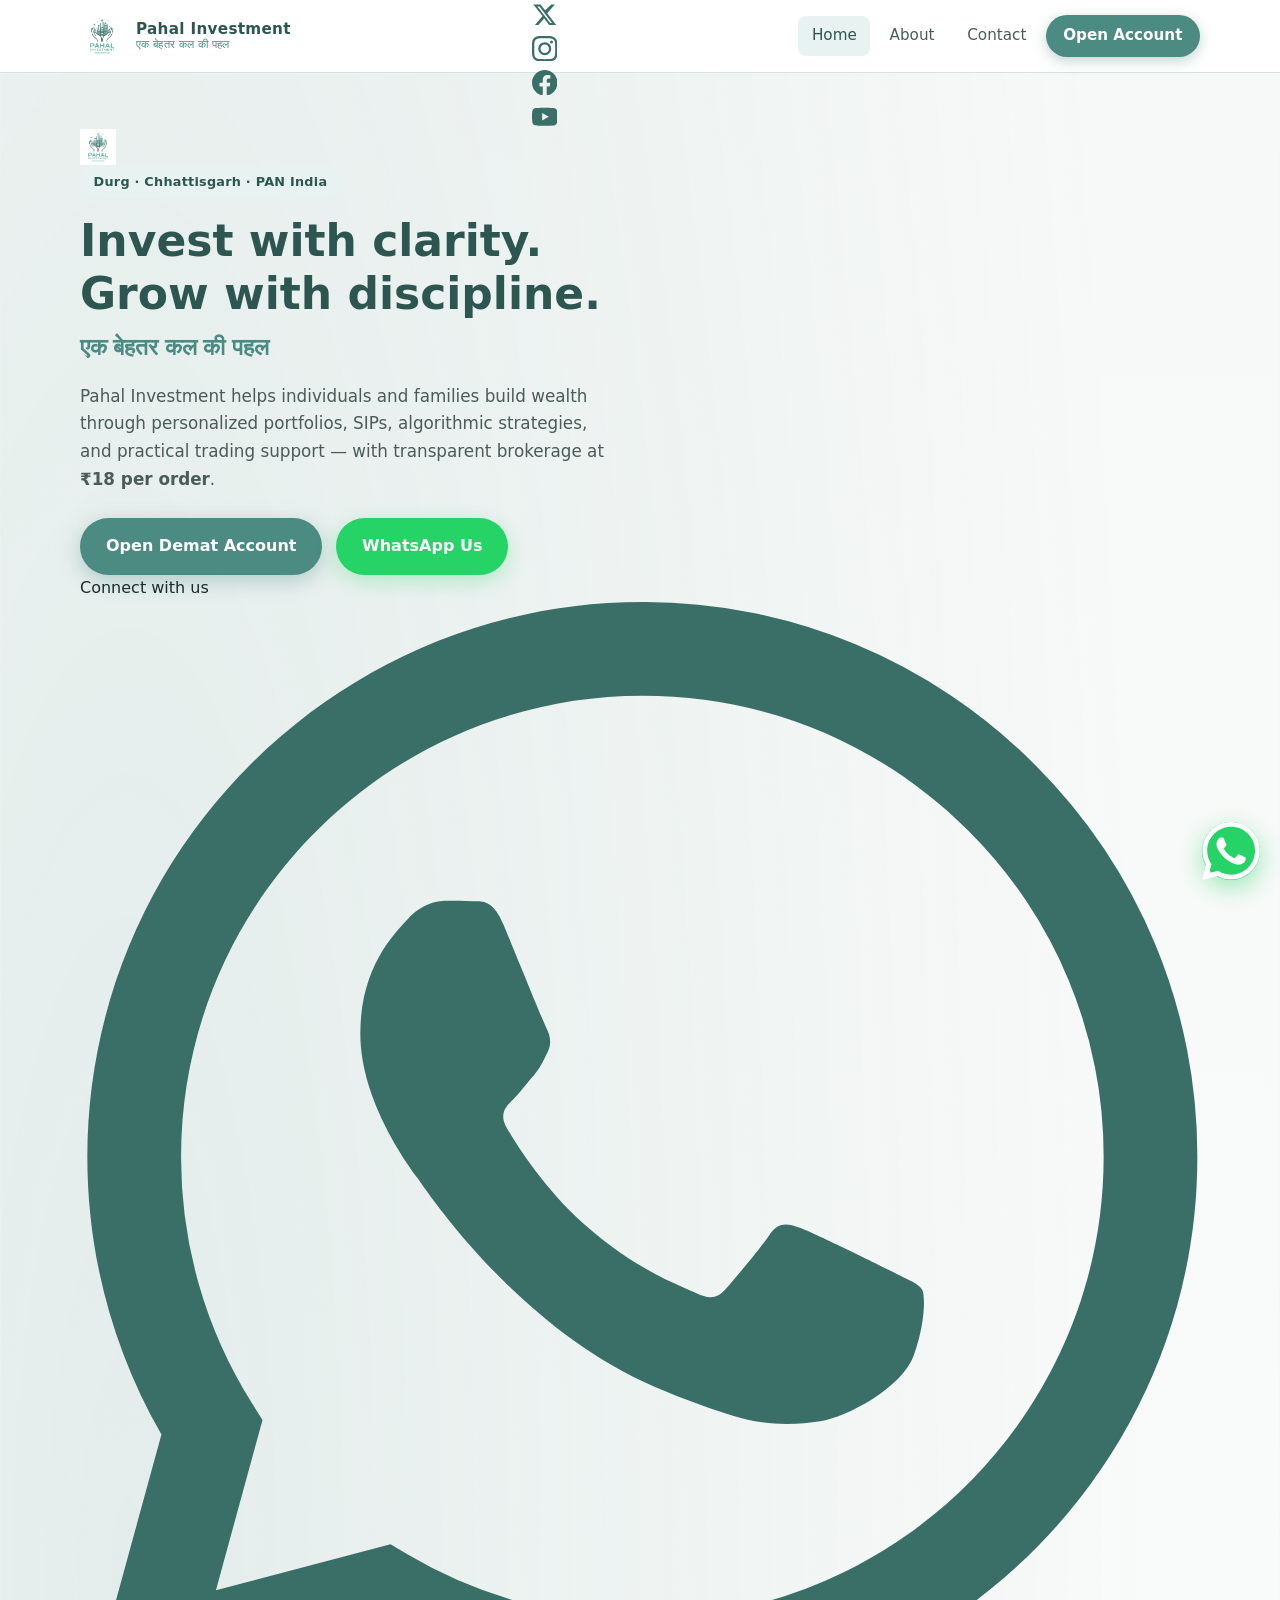
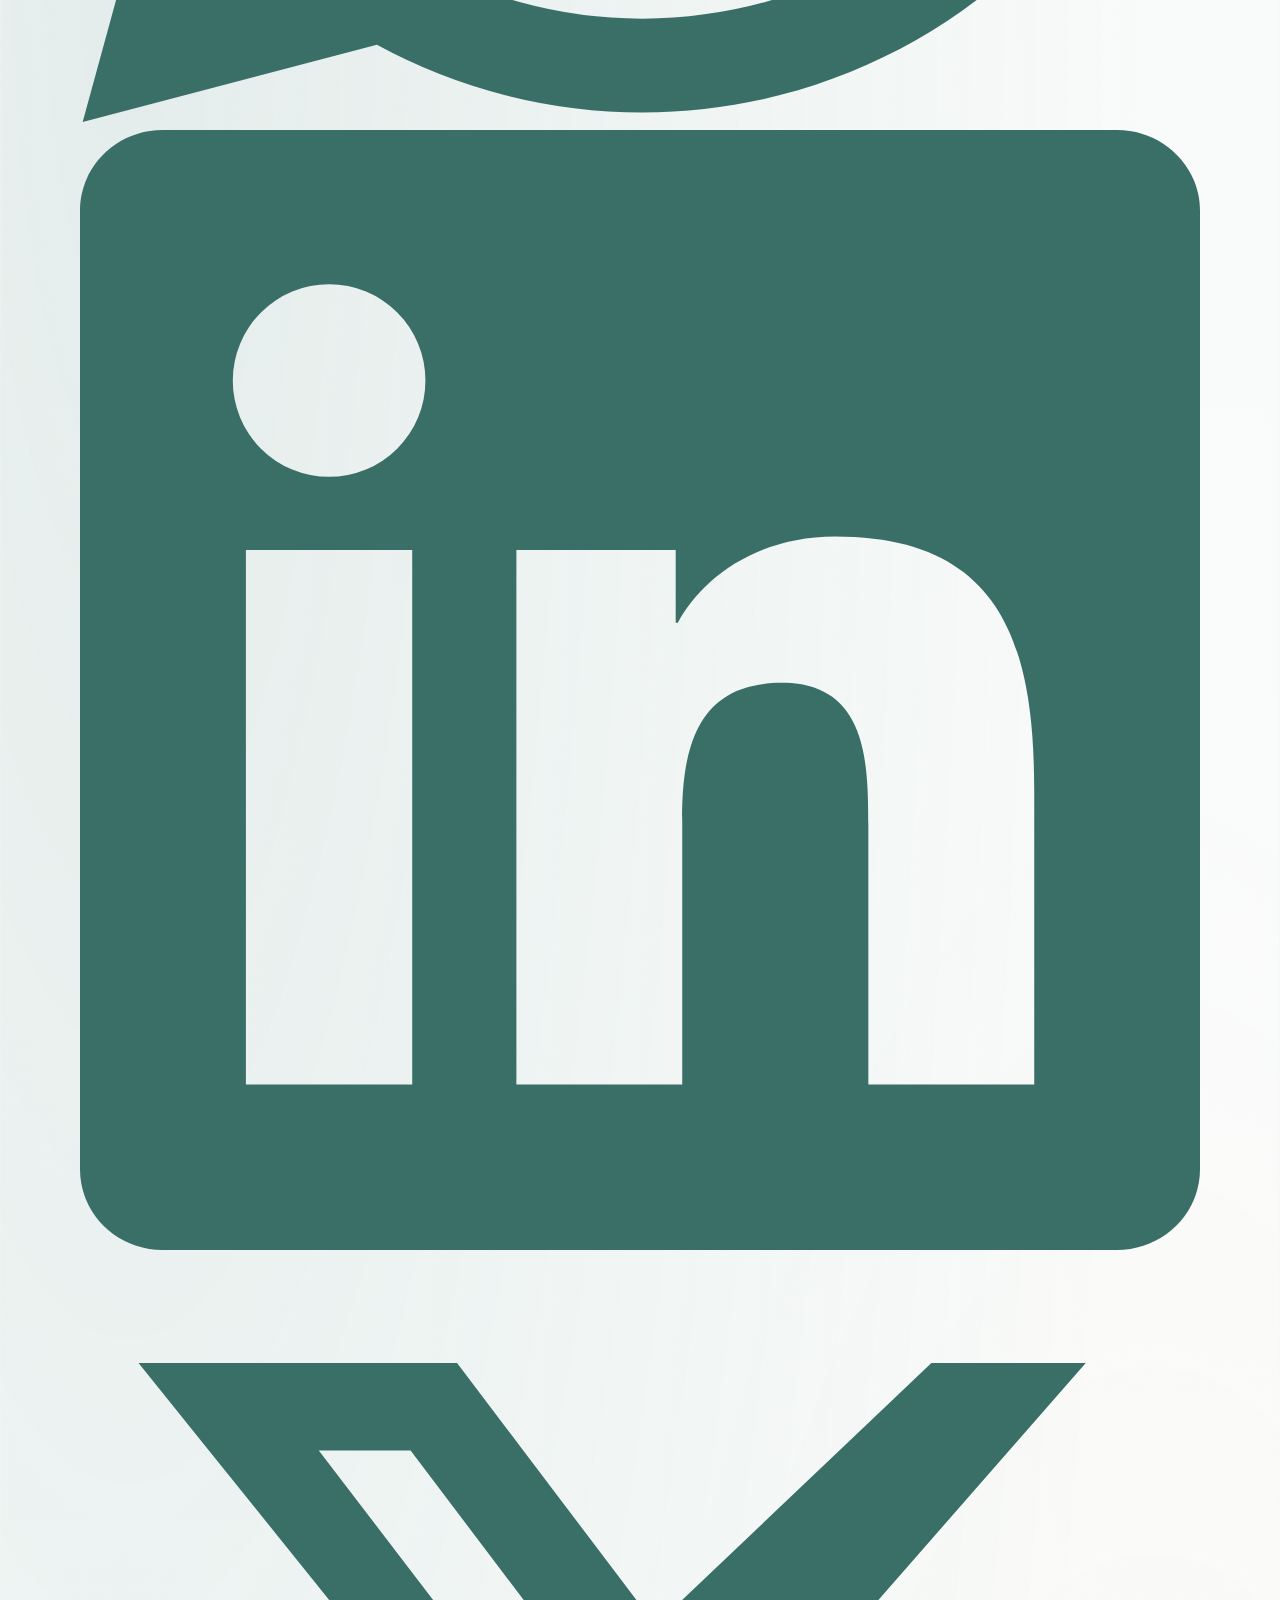
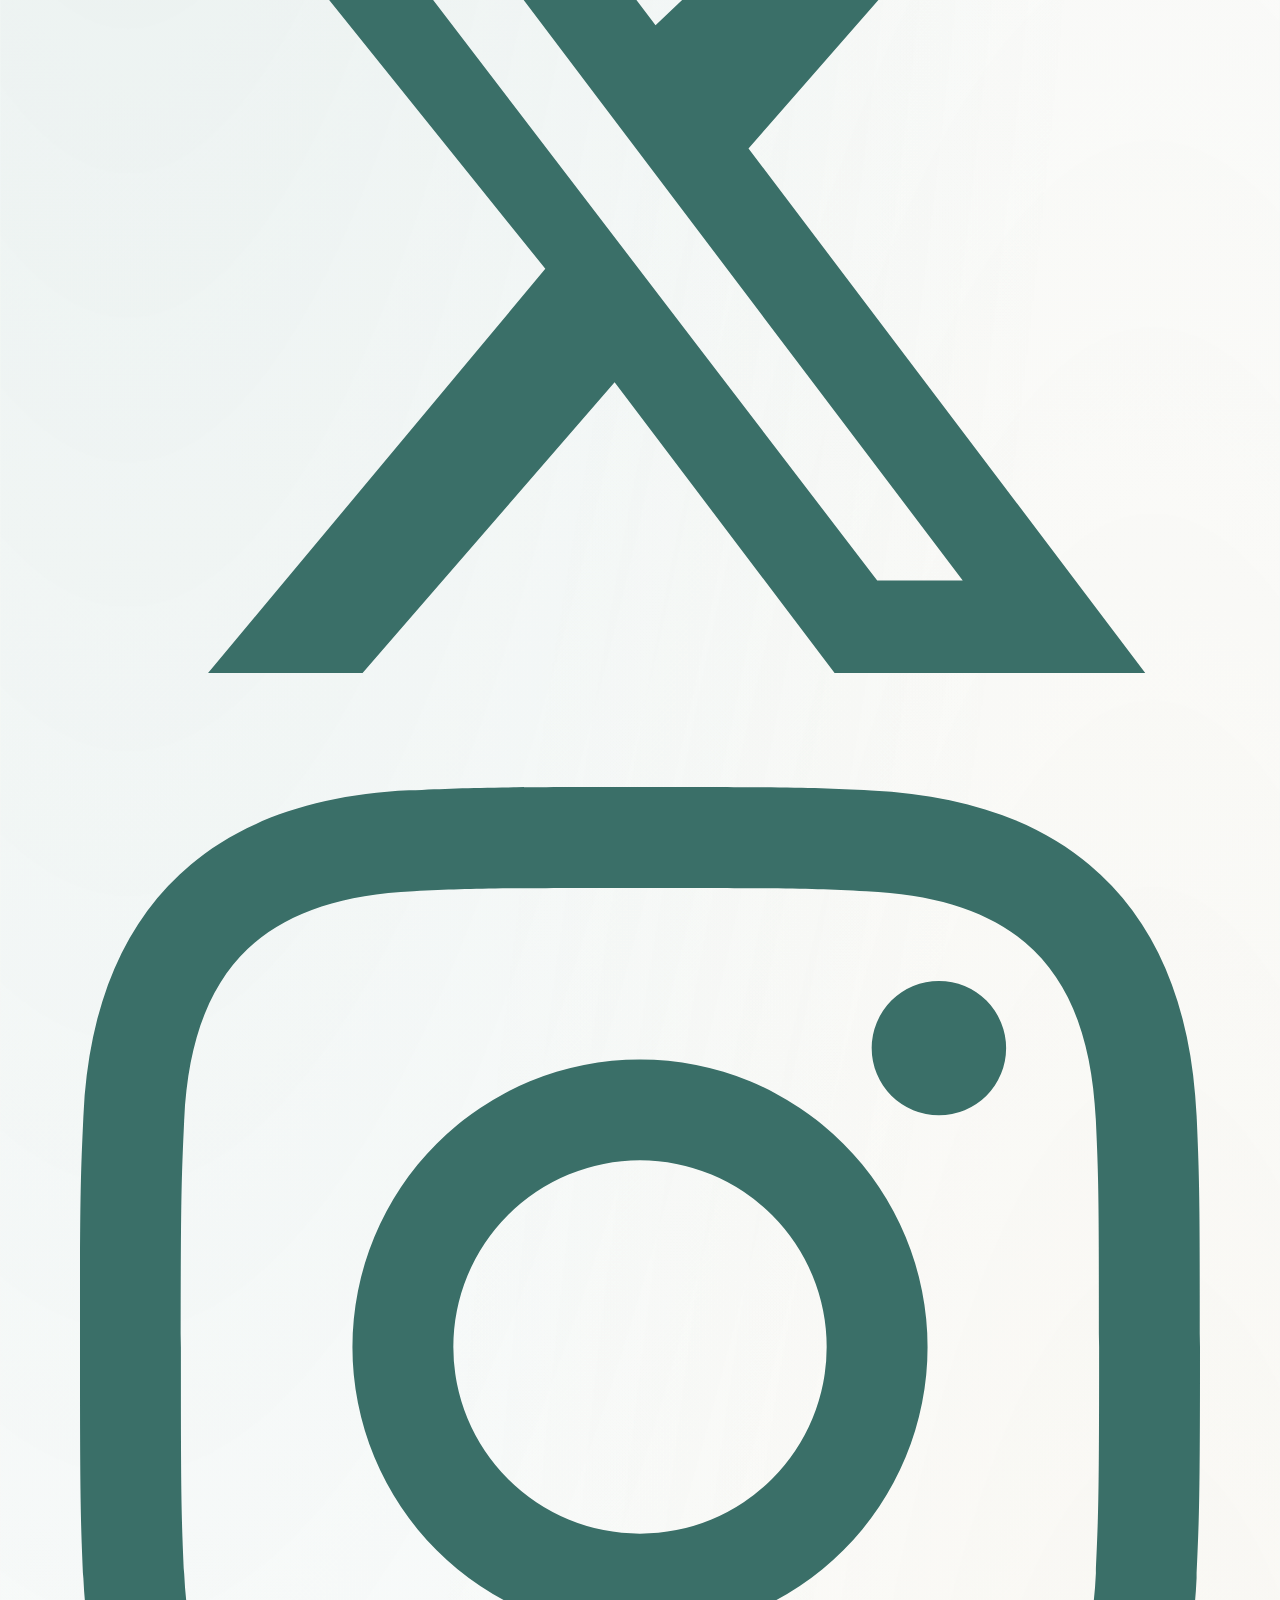
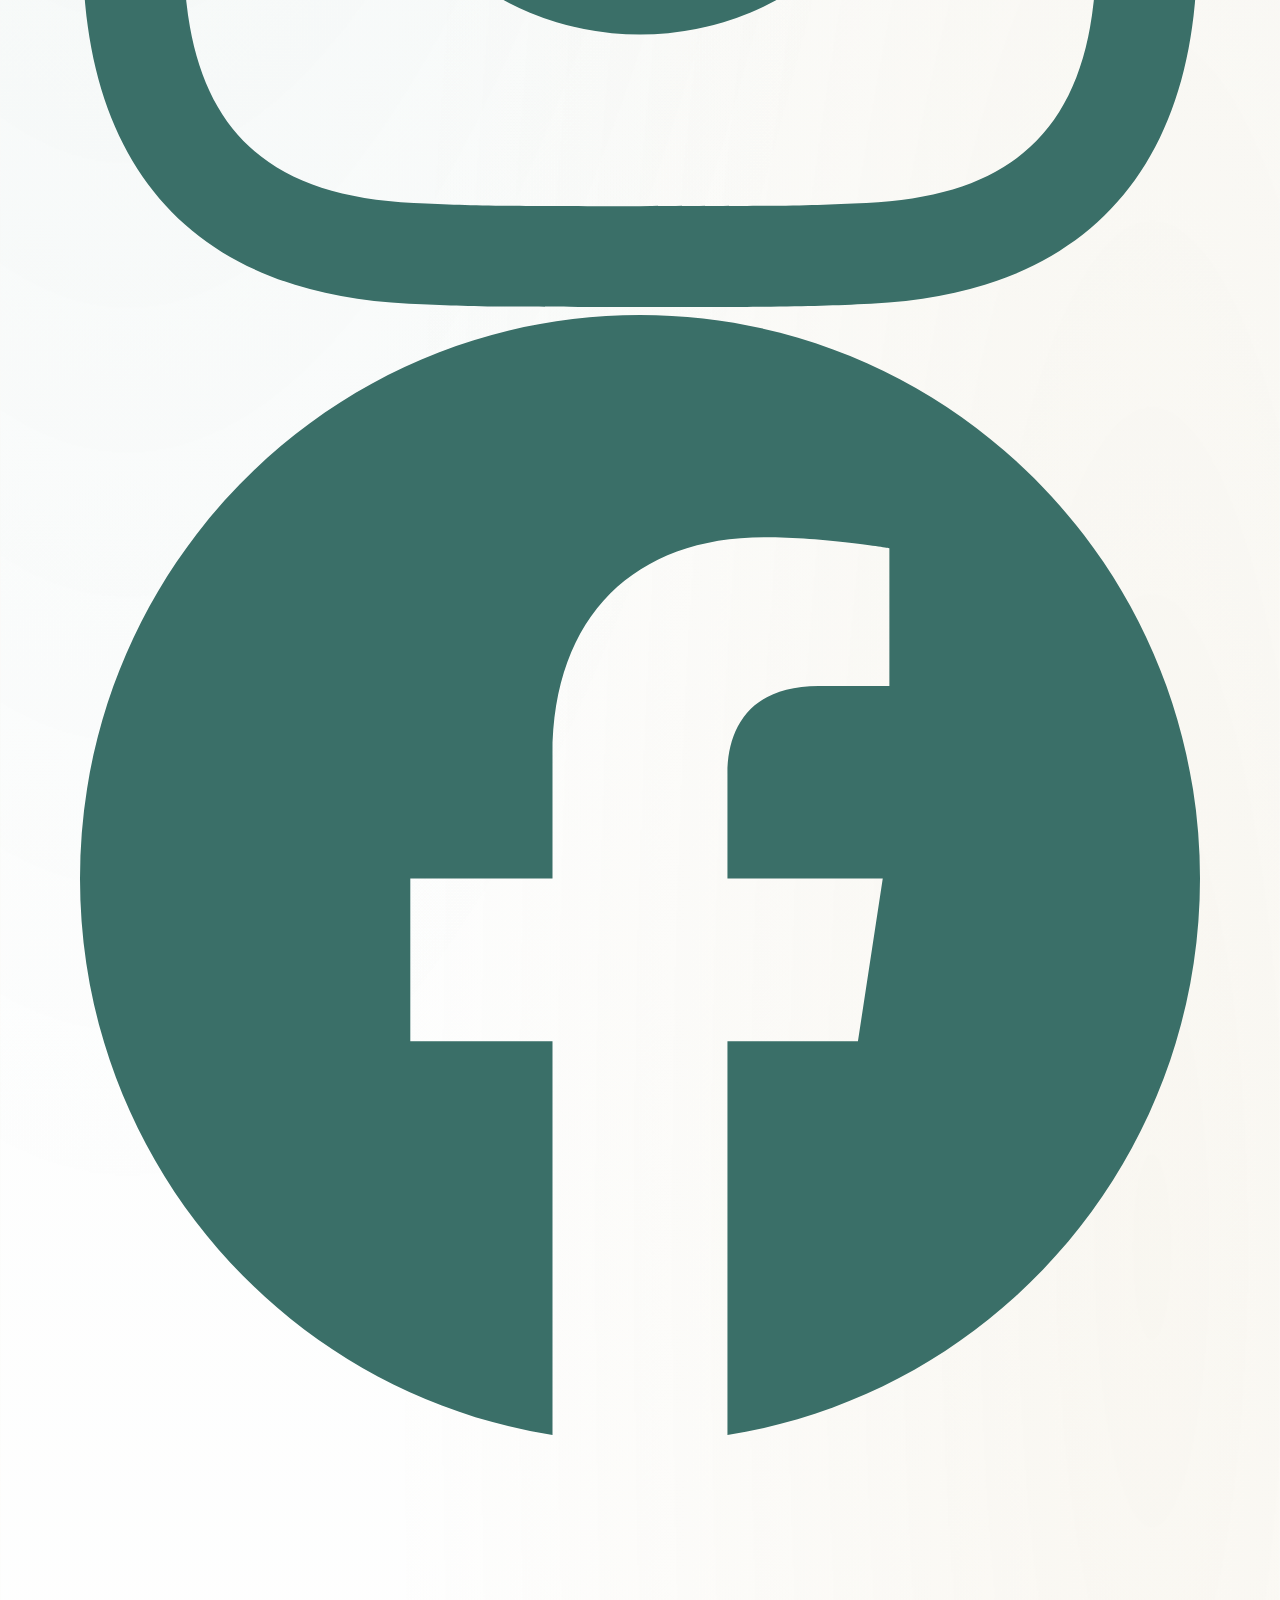
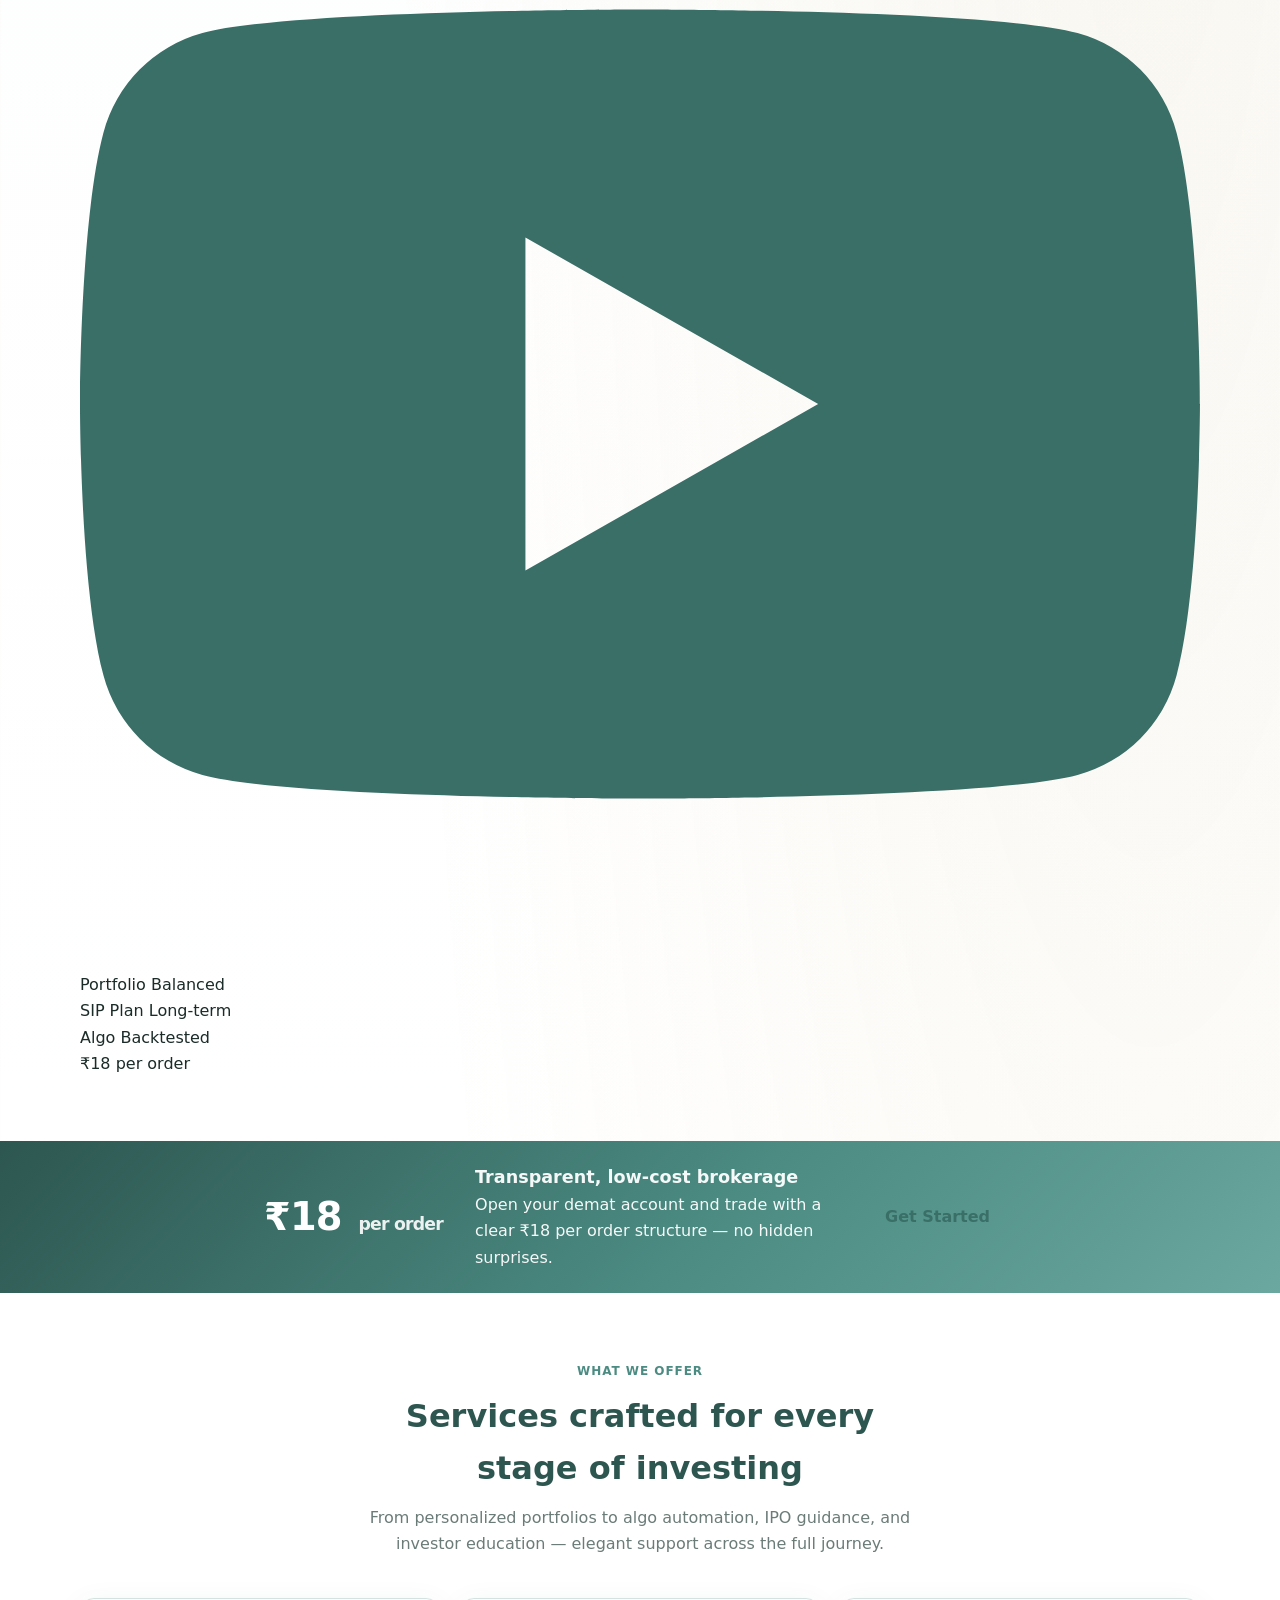
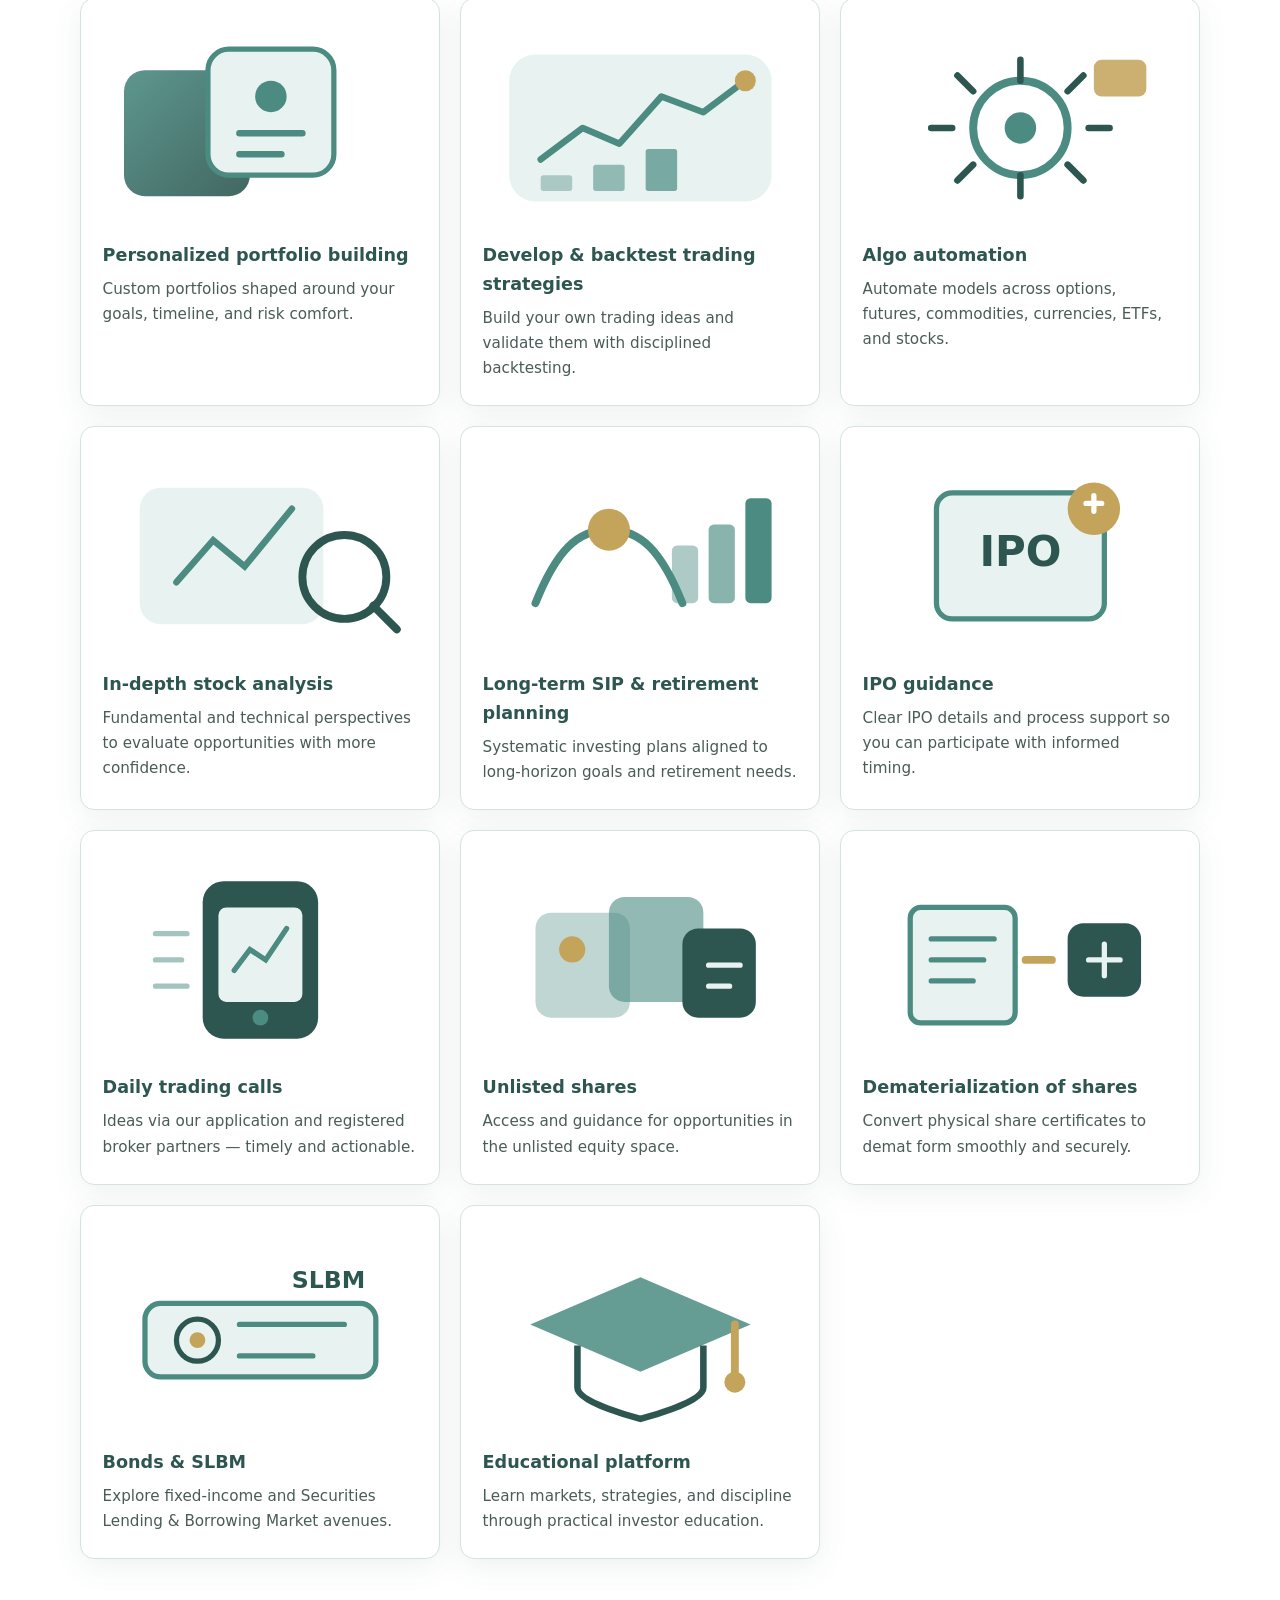
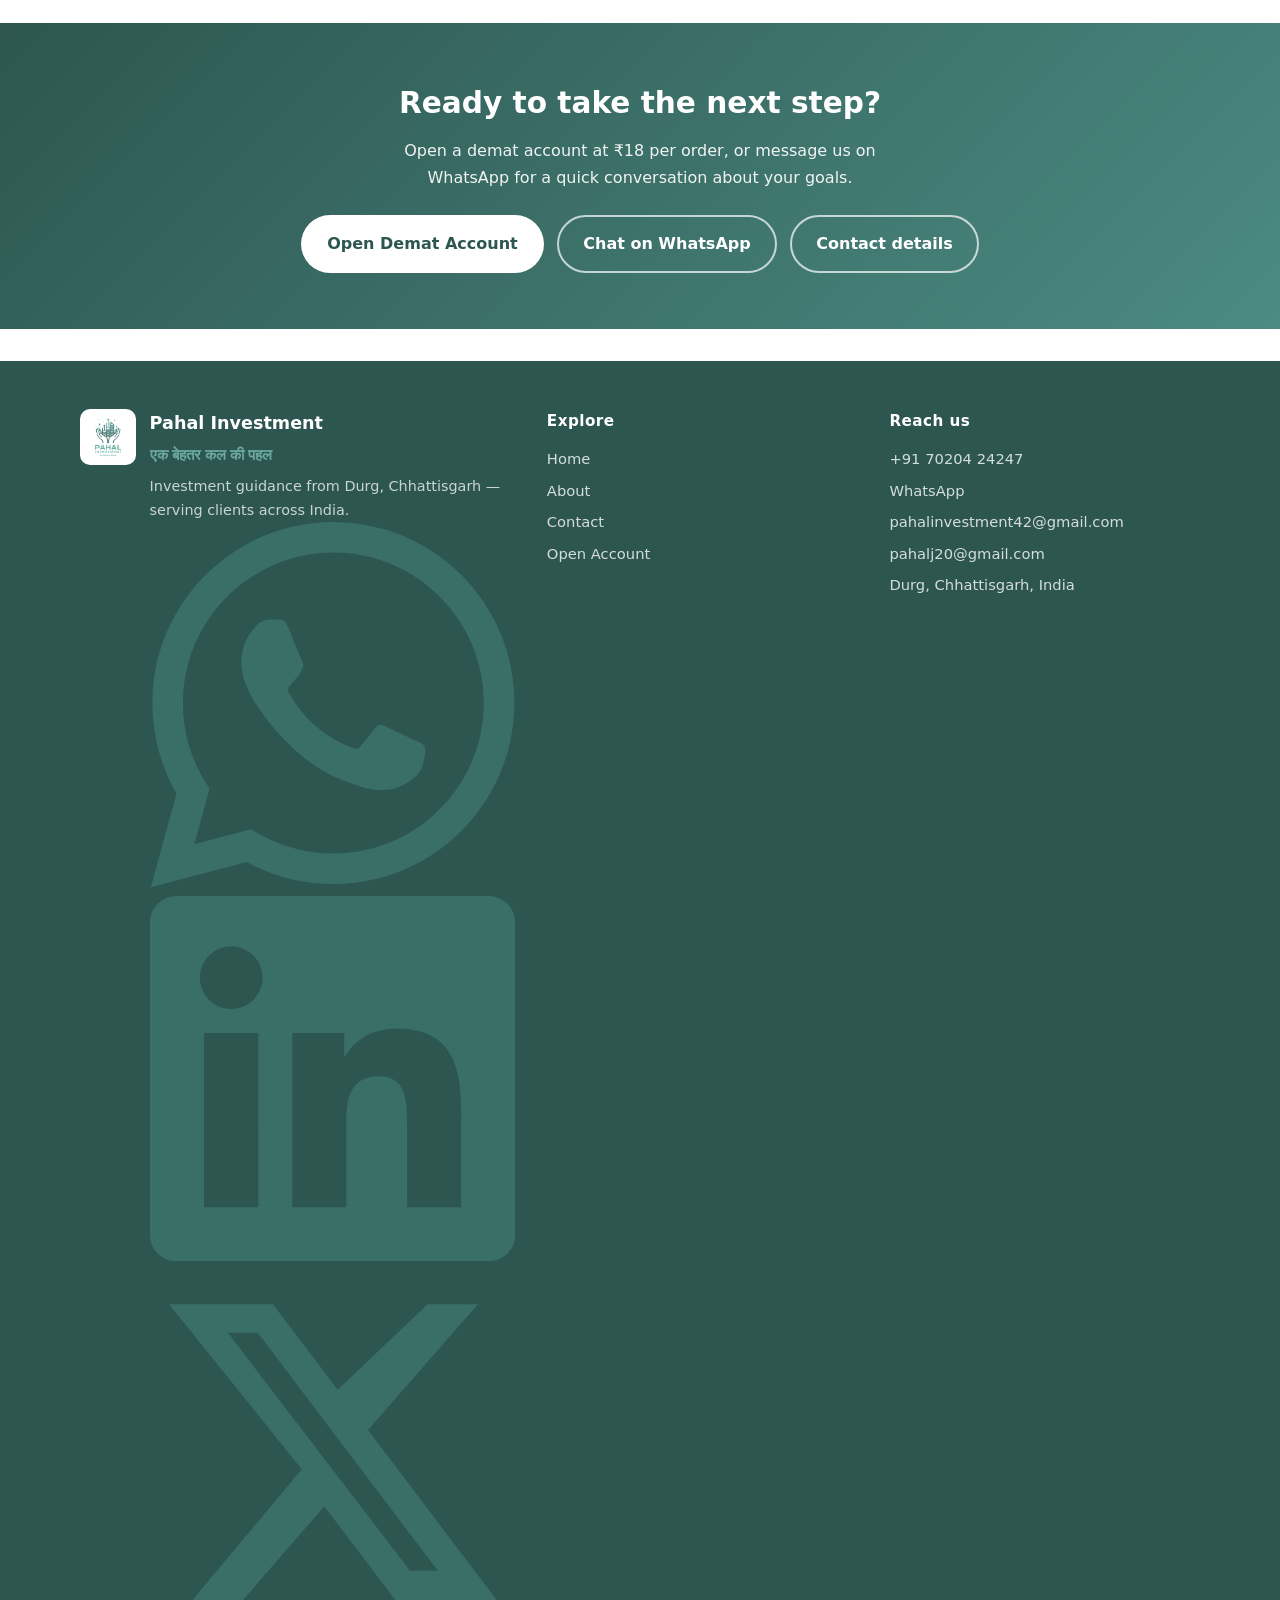
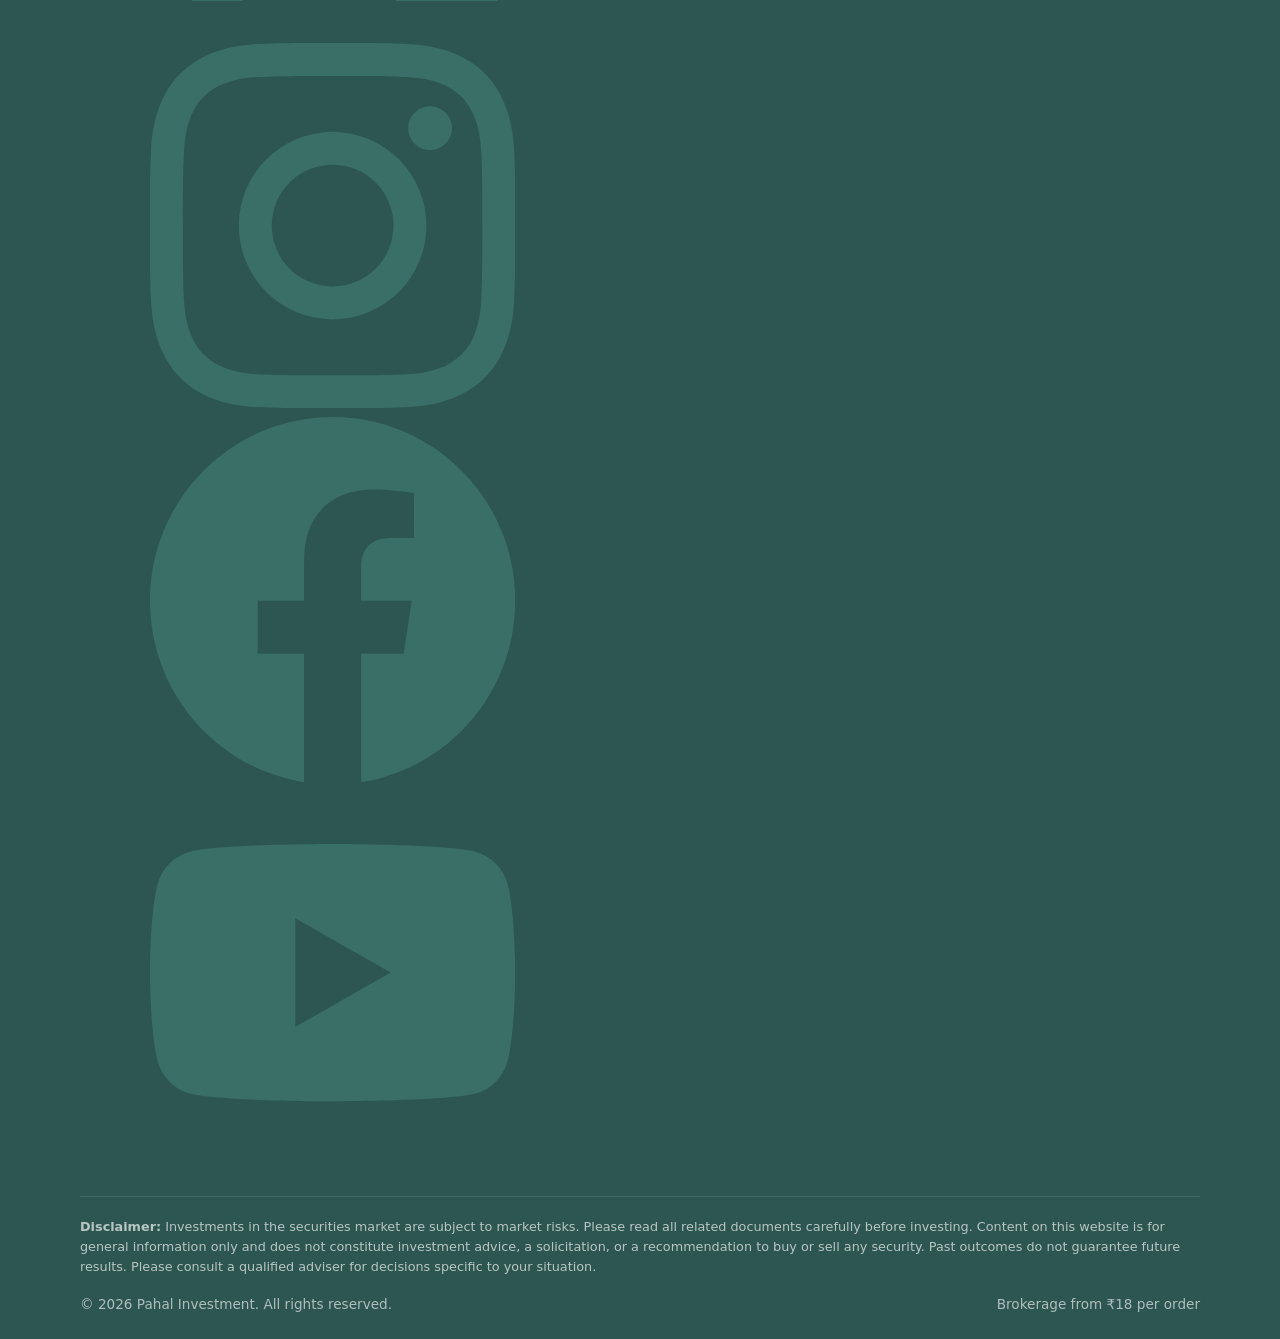
==== commit ee935f11: "Polish 3D hero, service visuals, social orbs" ====
--- a/index.html
+++ b/index.html
@@ -18,7 +18,17 @@
           <span>एक बेहतर कल की पहल</span>
         </span>
       </a>
-      <button class="nav-toggle" type="button" aria-label="Menu" aria-expanded="false">☰</button>
+      <div class="nav-social-desktop" aria-hidden="false">
+<div class="social-cluster social-cluster--nav" role="list" aria-label="Social media">
+<a class="social-orb social-wa" role="listitem" href="https://wa.me/917020424247" data-social-link target="_blank" rel="noopener noreferrer" aria-label="WhatsApp" title="WhatsApp"><span class="social-orb-face"><svg viewBox="0 0 24 24" aria-hidden="true"><path fill="currentColor" d="M17.472 14.382c-.297-.149-1.758-.867-2.03-.967-.273-.099-.471-.148-.67.15-.197.297-.767.966-.94 1.164-.173.199-.347.223-.644.075-.297-.15-1.255-.463-2.39-1.475-.883-.788-1.48-1.761-1.653-2.059-.173-.297-.018-.458.13-.606.134-.133.298-.347.446-.52.149-.174.198-.298.298-.497.099-.198.05-.371-.025-.52-.075-.149-.669-1.612-.916-2.207-.242-.579-.487-.5-.669-.51-.173-.008-.371-.01-.57-.01-.198 0-.52.074-.792.372-.272.297-1.04 1.016-1.04 2.479 0 1.462 1.065 2.875 1.213 3.074.149.198 2.096 3.2 5.077 4.487.709.306 1.262.489 1.694.625.712.227 1.36.195 1.871.118.571-.085 1.758-.719 2.006-1.413.248-.694.248-1.289.173-1.413-.074-.124-.272-.198-.57-.347m-5.421 7.403h-.004a9.87 9.87 0 01-5.031-1.378l-.361-.214-3.741.982.998-3.648-.235-.374a9.86 9.86 0 01-1.51-5.26c.001-5.45 4.436-9.884 9.888-9.884 2.64 0 5.122 1.03 6.988 2.898a9.825 9.825 0 012.893 6.994c-.003 5.45-4.435 9.884-9.885 9.884m8.413-18.297A11.815 11.815 0 0012.05 0C5.495 0 .16 5.335.157 11.892c0 2.096.547 4.142 1.588 5.945L.057 24l6.305-1.654a11.882 11.882 0 005.683 1.448h.005c6.554 0 11.89-5.335 11.893-11.893a11.821 11.821 0 00-3.48-8.413z"/></svg></span></a>
+<a class="social-orb social-li" role="listitem" href="https://www.linkedin.com/in/pahal-jain-7552aba1/" data-social-link target="_blank" rel="noopener noreferrer" aria-label="LinkedIn" title="LinkedIn"><span class="social-orb-face"><svg viewBox="0 0 24 24" aria-hidden="true"><path fill="currentColor" d="M20.447 20.452h-3.554v-5.569c0-1.328-.027-3.037-1.852-3.037-1.853 0-2.136 1.445-2.136 2.939v5.667H9.351V9h3.414v1.561h.046c.477-.9 1.637-1.85 3.37-1.85 3.601 0 4.267 2.37 4.267 5.455v6.286zM5.337 7.433a2.062 2.062 0 01-2.063-2.065 2.064 2.064 0 112.063 2.065zm1.782 13.019H3.555V9h3.564v11.452zM22.225 0H1.771C.792 0 0 .774 0 1.729v20.542C0 23.227.792 24 1.771 24h20.451C23.2 24 24 23.227 24 22.271V1.729C24 .774 23.2 0 22.222 0h.003z"/></svg></span></a>
+<a class="social-orb social-x" role="listitem" href="https://x.com/pahalj20" data-social-link target="_blank" rel="noopener noreferrer" aria-label="X (Twitter)" title="X (Twitter)"><span class="social-orb-face"><svg viewBox="0 0 24 24" aria-hidden="true"><path fill="currentColor" d="M18.244 2.25h3.308l-7.227 8.26 8.502 11.24H16.17l-4.714-6.231-5.401 6.231H2.744l7.227-8.66L1.254 2.25H8.08l4.253 5.622L18.244 2.25zm-1.161 17.52h1.833L7.084 4.126H5.117L17.083 19.77z"/></svg></span></a>
+<a class="social-orb social-ig" role="listitem" href="https://www.instagram.com/pahal_investment/" data-social-link target="_blank" rel="noopener noreferrer" aria-label="Instagram" title="Instagram"><span class="social-orb-face"><svg viewBox="0 0 24 24" aria-hidden="true"><path fill="currentColor" d="M12 2.163c3.204 0 3.584.012 4.85.07 3.252.148 4.771 1.691 4.919 4.919.058 1.265.069 1.645.069 4.849 0 3.205-.012 3.584-.069 4.849-.149 3.225-1.664 4.771-4.919 4.919-1.266.058-1.644.07-4.85.07-3.204 0-3.584-.012-4.849-.07-3.26-.149-4.771-1.699-4.919-4.92-.058-1.265-.07-1.644-.07-4.849 0-3.204.013-3.583.07-4.849.149-3.227 1.664-4.771 4.919-4.919 1.266-.057 1.645-.069 4.849-.069zM12 0C8.741 0 8.333.014 7.053.072 2.695.272.273 2.69.073 7.052.014 8.333 0 8.741 0 12c0 3.259.014 3.668.072 4.948.2 4.358 2.618 6.78 6.98 6.98C8.333 23.986 8.741 24 12 24c3.259 0 3.668-.014 4.948-.072 4.354-.2 6.782-2.618 6.979-6.98.059-1.28.073-1.689.073-4.948 0-3.259-.014-3.667-.072-4.947-.196-4.354-2.617-6.78-6.979-6.98C15.668.014 15.259 0 12 0zm0 5.838a6.162 6.162 0 100 12.324 6.162 6.162 0 000-12.324zM12 16a4 4 0 110-8 4 4 0 010 8zm6.406-11.845a1.44 1.44 0 100 2.881 1.44 1.44 0 000-2.881z"/></svg></span></a>
+<a class="social-orb social-fb" role="listitem" href="https://www.facebook.com/PahalInvestment" data-social-link target="_blank" rel="noopener noreferrer" aria-label="Facebook" title="Facebook"><span class="social-orb-face"><svg viewBox="0 0 24 24" aria-hidden="true"><path fill="currentColor" d="M24 12.073C24 5.405 18.627 0 12 0S0 5.405 0 12.073C0 18.1 4.388 23.094 10.125 24v-8.437H7.078v-3.49h3.047V9.43c0-3.007 1.792-4.669 4.533-4.669 1.312 0 2.686.235 2.686.235v2.953H15.83c-1.491 0-1.956.925-1.956 1.874v2.25h3.328l-.532 3.49h-2.796V24C19.612 23.094 24 18.1 24 12.073z"/></svg></span></a>
+<a class="social-orb social-yt" role="listitem" href="https://www.youtube.com/@PahalInvestment" data-social-link target="_blank" rel="noopener noreferrer" aria-label="YouTube" title="YouTube"><span class="social-orb-face"><svg viewBox="0 0 24 24" aria-hidden="true"><path fill="currentColor" d="M23.498 6.186a3.016 3.016 0 00-2.122-2.136C19.505 3.545 12 3.545 12 3.545s-7.505 0-9.377.505A3.017 3.017 0 00.502 6.186C0 8.07 0 12 0 12s0 3.93.502 5.814a3.016 3.016 0 002.122 2.136c1.871.505 9.376.505 9.376.505s7.505 0 9.377-.505a3.015 3.015 0 002.122-2.136C24 15.93 24 12 24 12s0-3.93-.502-5.814zM9.545 15.568V8.432L15.818 12l-6.273 3.568z"/></svg></span></a>
+</div>
+      </div>
+      <button class="nav-toggle" type="button" aria-label="Menu" aria-expanded="false"><span></span><span></span><span></span></button>
       <nav class="nav-links" aria-label="Main">
         <a href="index.html" class="active">Home</a>
         <a href="about.html">About</a>
@@ -29,35 +39,15 @@
   </header>
 
   <main>
-    <!-- 3D Hero: decorative layer is pointer-events:none; copy sits above on opaque panel -->
-    <section class="hero hero-3d" aria-label="Welcome">
-      <canvas id="hero-particles" class="hero-canvas" aria-hidden="true"></canvas>
-      <div class="hero-3d-scene" aria-hidden="true">
-        <div class="float-card fc-1">
-          <span class="fc-label">Portfolio</span>
-          <span class="fc-value">Balanced</span>
-        </div>
-        <div class="float-card fc-2">
-          <span class="fc-label">SIP</span>
-          <span class="fc-value">Long-term</span>
-        </div>
-        <div class="float-card fc-3">
-          <span class="fc-label">Algo</span>
-          <span class="fc-value">Backtest</span>
-        </div>
-        <div class="float-card fc-4">
-          <span class="fc-label">Brokerage</span>
-          <span class="fc-value">₹18</span>
-        </div>
-        <div class="float-orb fo-1"></div>
-        <div class="float-orb fo-2"></div>
-        <div class="float-orb fo-3"></div>
-      </div>
-
-      <div class="container hero-grid">
-        <div class="hero-copy-panel">
-          <div class="hero-badge">Durg · Chhattisgarh · PAN India clients</div>
-          <h1>Invest with clarity.<br>Grow with discipline.</h1>
+    <!-- Split hero: left opaque copy | right 3D stage (logo only in nav / small badge) -->
+    <section class="hero" aria-label="Welcome">
+      <div class="container hero-split">
+        <div class="hero-copy">
+          <div class="hero-badge-row">
+            <img class="hero-logo-badge" src="assets/logo.jpeg" alt="" width="36" height="36">
+            <span class="hero-badge">Durg · Chhattisgarh · PAN India</span>
+          </div>
+          <h1>Invest with clarity.<br><span class="hero-accent">Grow with discipline.</span></h1>
           <p class="hero-tagline">एक बेहतर कल की पहल</p>
           <p class="hero-lead">
             Pahal Investment helps individuals and families build wealth through
@@ -68,94 +58,149 @@
             <a class="btn btn-primary" href="https://signup.definedgesecurities.com/mobemail?fr=7pw8lhW9xZk" target="_blank" rel="noopener noreferrer">Open Demat Account</a>
             <a class="btn btn-whatsapp" href="https://wa.me/917020424247" target="_blank" rel="noopener noreferrer">WhatsApp Us</a>
           </div>
-        </div>
-        <div class="hero-visual">
-          <div class="hero-logo-wrap hero-logo-3d">
-            <img src="assets/logo.jpeg" alt="Pahal Investment — hands nurturing growth">
+          <div class="hero-social-label">Connect with us</div>
+<div class="social-cluster social-cluster--hero" role="list" aria-label="Social media">
+<a class="social-orb social-wa" role="listitem" href="https://wa.me/917020424247" data-social-link target="_blank" rel="noopener noreferrer" aria-label="WhatsApp" title="WhatsApp"><span class="social-orb-face"><svg viewBox="0 0 24 24" aria-hidden="true"><path fill="currentColor" d="M17.472 14.382c-.297-.149-1.758-.867-2.03-.967-.273-.099-.471-.148-.67.15-.197.297-.767.966-.94 1.164-.173.199-.347.223-.644.075-.297-.15-1.255-.463-2.39-1.475-.883-.788-1.48-1.761-1.653-2.059-.173-.297-.018-.458.13-.606.134-.133.298-.347.446-.52.149-.174.198-.298.298-.497.099-.198.05-.371-.025-.52-.075-.149-.669-1.612-.916-2.207-.242-.579-.487-.5-.669-.51-.173-.008-.371-.01-.57-.01-.198 0-.52.074-.792.372-.272.297-1.04 1.016-1.04 2.479 0 1.462 1.065 2.875 1.213 3.074.149.198 2.096 3.2 5.077 4.487.709.306 1.262.489 1.694.625.712.227 1.36.195 1.871.118.571-.085 1.758-.719 2.006-1.413.248-.694.248-1.289.173-1.413-.074-.124-.272-.198-.57-.347m-5.421 7.403h-.004a9.87 9.87 0 01-5.031-1.378l-.361-.214-3.741.982.998-3.648-.235-.374a9.86 9.86 0 01-1.51-5.26c.001-5.45 4.436-9.884 9.888-9.884 2.64 0 5.122 1.03 6.988 2.898a9.825 9.825 0 012.893 6.994c-.003 5.45-4.435 9.884-9.885 9.884m8.413-18.297A11.815 11.815 0 0012.05 0C5.495 0 .16 5.335.157 11.892c0 2.096.547 4.142 1.588 5.945L.057 24l6.305-1.654a11.882 11.882 0 005.683 1.448h.005c6.554 0 11.89-5.335 11.893-11.893a11.821 11.821 0 00-3.48-8.413z"/></svg></span></a>
+<a class="social-orb social-li" role="listitem" href="https://www.linkedin.com/in/pahal-jain-7552aba1/" data-social-link target="_blank" rel="noopener noreferrer" aria-label="LinkedIn" title="LinkedIn"><span class="social-orb-face"><svg viewBox="0 0 24 24" aria-hidden="true"><path fill="currentColor" d="M20.447 20.452h-3.554v-5.569c0-1.328-.027-3.037-1.852-3.037-1.853 0-2.136 1.445-2.136 2.939v5.667H9.351V9h3.414v1.561h.046c.477-.9 1.637-1.85 3.37-1.85 3.601 0 4.267 2.37 4.267 5.455v6.286zM5.337 7.433a2.062 2.062 0 01-2.063-2.065 2.064 2.064 0 112.063 2.065zm1.782 13.019H3.555V9h3.564v11.452zM22.225 0H1.771C.792 0 0 .774 0 1.729v20.542C0 23.227.792 24 1.771 24h20.451C23.2 24 24 23.227 24 22.271V1.729C24 .774 23.2 0 22.222 0h.003z"/></svg></span></a>
+<a class="social-orb social-x" role="listitem" href="https://x.com/pahalj20" data-social-link target="_blank" rel="noopener noreferrer" aria-label="X (Twitter)" title="X (Twitter)"><span class="social-orb-face"><svg viewBox="0 0 24 24" aria-hidden="true"><path fill="currentColor" d="M18.244 2.25h3.308l-7.227 8.26 8.502 11.24H16.17l-4.714-6.231-5.401 6.231H2.744l7.227-8.66L1.254 2.25H8.08l4.253 5.622L18.244 2.25zm-1.161 17.52h1.833L7.084 4.126H5.117L17.083 19.77z"/></svg></span></a>
+<a class="social-orb social-ig" role="listitem" href="https://www.instagram.com/pahal_investment/" data-social-link target="_blank" rel="noopener noreferrer" aria-label="Instagram" title="Instagram"><span class="social-orb-face"><svg viewBox="0 0 24 24" aria-hidden="true"><path fill="currentColor" d="M12 2.163c3.204 0 3.584.012 4.85.07 3.252.148 4.771 1.691 4.919 4.919.058 1.265.069 1.645.069 4.849 0 3.205-.012 3.584-.069 4.849-.149 3.225-1.664 4.771-4.919 4.919-1.266.058-1.644.07-4.85.07-3.204 0-3.584-.012-4.849-.07-3.26-.149-4.771-1.699-4.919-4.92-.058-1.265-.07-1.644-.07-4.849 0-3.204.013-3.583.07-4.849.149-3.227 1.664-4.771 4.919-4.919 1.266-.057 1.645-.069 4.849-.069zM12 0C8.741 0 8.333.014 7.053.072 2.695.272.273 2.69.073 7.052.014 8.333 0 8.741 0 12c0 3.259.014 3.668.072 4.948.2 4.358 2.618 6.78 6.98 6.98C8.333 23.986 8.741 24 12 24c3.259 0 3.668-.014 4.948-.072 4.354-.2 6.782-2.618 6.979-6.98.059-1.28.073-1.689.073-4.948 0-3.259-.014-3.667-.072-4.947-.196-4.354-2.617-6.78-6.979-6.98C15.668.014 15.259 0 12 0zm0 5.838a6.162 6.162 0 100 12.324 6.162 6.162 0 000-12.324zM12 16a4 4 0 110-8 4 4 0 010 8zm6.406-11.845a1.44 1.44 0 100 2.881 1.44 1.44 0 000-2.881z"/></svg></span></a>
+<a class="social-orb social-fb" role="listitem" href="https://www.facebook.com/PahalInvestment" data-social-link target="_blank" rel="noopener noreferrer" aria-label="Facebook" title="Facebook"><span class="social-orb-face"><svg viewBox="0 0 24 24" aria-hidden="true"><path fill="currentColor" d="M24 12.073C24 5.405 18.627 0 12 0S0 5.405 0 12.073C0 18.1 4.388 23.094 10.125 24v-8.437H7.078v-3.49h3.047V9.43c0-3.007 1.792-4.669 4.533-4.669 1.312 0 2.686.235 2.686.235v2.953H15.83c-1.491 0-1.956.925-1.956 1.874v2.25h3.328l-.532 3.49h-2.796V24C19.612 23.094 24 18.1 24 12.073z"/></svg></span></a>
+<a class="social-orb social-yt" role="listitem" href="https://www.youtube.com/@PahalInvestment" data-social-link target="_blank" rel="noopener noreferrer" aria-label="YouTube" title="YouTube"><span class="social-orb-face"><svg viewBox="0 0 24 24" aria-hidden="true"><path fill="currentColor" d="M23.498 6.186a3.016 3.016 0 00-2.122-2.136C19.505 3.545 12 3.545 12 3.545s-7.505 0-9.377.505A3.017 3.017 0 00.502 6.186C0 8.07 0 12 0 12s0 3.93.502 5.814a3.016 3.016 0 002.122 2.136c1.871.505 9.376.505 9.376.505s7.505 0 9.377-.505a3.015 3.015 0 002.122-2.136C24 15.93 24 12 24 12s0-3.93-.502-5.814zM9.545 15.568V8.432L15.818 12l-6.273 3.568z"/></svg></span></a>
+</div>
+        </div>
+
+        <div class="hero-stage" aria-hidden="true">
+          <canvas id="hero-canvas" class="hero-canvas"></canvas>
+          <div class="stage-scene">
+            <div class="stage-card sc-1">
+              <span class="sc-label">Portfolio</span>
+              <span class="sc-value">Balanced</span>
+              <span class="sc-bar"><i style="width:72%"></i></span>
+            </div>
+            <div class="stage-card sc-2">
+              <span class="sc-label">SIP Plan</span>
+              <span class="sc-value">Long-term</span>
+              <span class="sc-spark"></span>
+            </div>
+            <div class="stage-card sc-3">
+              <span class="sc-label">Algo</span>
+              <span class="sc-value">Backtested</span>
+            </div>
+            <div class="stage-card sc-4">
+              <span class="sc-rupee">₹18</span>
+              <span class="sc-label">per order</span>
+            </div>
+            <div class="stage-orb so-1"></div>
+            <div class="stage-orb so-2"></div>
+            <div class="stage-orb so-3"></div>
+            <div class="stage-ring"></div>
+            <div class="stage-ring stage-ring-2"></div>
           </div>
         </div>
       </div>
     </section>
 
     <div class="flash-banner" role="region" aria-label="Brokerage offer">
-      <div class="container">
+      <div class="container flash-inner">
         <div class="flash-price">₹18 <span>per order</span></div>
         <div class="flash-label">
           <strong>Transparent, low-cost brokerage</strong>
           Open your demat account and trade with a clear ₹18 per order structure — no hidden surprises.
         </div>
-        <a class="btn btn-primary" style="background:#fff;color:#2D5650;box-shadow:none;" href="https://signup.definedgesecurities.com/mobemail?fr=7pw8lhW9xZk" target="_blank" rel="noopener noreferrer">Get Started</a>
+        <a class="btn btn-flash" href="https://signup.definedgesecurities.com/mobemail?fr=7pw8lhW9xZk" target="_blank" rel="noopener noreferrer">Get Started</a>
       </div>
     </div>
 
-    <section class="section" id="services">
+    <section class="section section-services" id="services">
       <div class="container">
         <div class="section-head">
           <span class="eyebrow">What we offer</span>
-          <h2>Full range of services</h2>
-          <p>From personalized portfolios to algo automation, IPO guidance, and investor education — support across the investing journey.</p>
-        </div>
-        <div class="services-grid services-grid-full">
-          <article class="service-card">
-            <div class="service-icon" aria-hidden="true">🗂️</div>
-            <h3>Personalized portfolio building</h3>
-            <p>Custom portfolios shaped around your goals, timeline, and risk comfort.</p>
-          </article>
-          <article class="service-card">
-            <div class="service-icon" aria-hidden="true">🧪</div>
-            <h3>Develop &amp; backtest strategies</h3>
-            <p>Build your own trading ideas and validate them with disciplined backtesting.</p>
-          </article>
-          <article class="service-card">
-            <div class="service-icon" aria-hidden="true">⚙️</div>
-            <h3>Algorithmic strategy automation</h3>
-            <p>Automate models across options, futures, commodities, currencies, ETFs, and stocks.</p>
-          </article>
-          <article class="service-card">
-            <div class="service-icon" aria-hidden="true">🔍</div>
-            <h3>In-depth stock analysis</h3>
-            <p>Fundamental and technical perspectives to evaluate opportunities with more confidence.</p>
-          </article>
-          <article class="service-card">
-            <div class="service-icon" aria-hidden="true">🌱</div>
-            <h3>Long-term SIP &amp; retirement planning</h3>
-            <p>Systematic investing plans aligned to long-horizon goals and retirement needs.</p>
-          </article>
-          <article class="service-card">
-            <div class="service-icon" aria-hidden="true">📋</div>
-            <h3>Comprehensive IPO guidance</h3>
-            <p>Clear IPO details and process support so you can participate with informed timing.</p>
-          </article>
-          <article class="service-card">
-            <div class="service-icon" aria-hidden="true">📱</div>
-            <h3>Daily trading calls</h3>
-            <p>Ideas via our application and registered broker partners — timely and actionable.</p>
-          </article>
-          <article class="service-card">
-            <div class="service-icon" aria-hidden="true">🔓</div>
-            <h3>Trading in unlisted shares</h3>
-            <p>Access and guidance for opportunities in the unlisted equity space.</p>
-          </article>
-          <article class="service-card">
-            <div class="service-icon" aria-hidden="true">📄</div>
-            <h3>Dematerialization of shares</h3>
-            <p>Convert physical share certificates to demat form smoothly and securely.</p>
-          </article>
-          <article class="service-card">
-            <div class="service-icon" aria-hidden="true">🏦</div>
-            <h3>Bonds &amp; SLBM opportunities</h3>
-            <p>Explore fixed-income and Securities Lending &amp; Borrowing Market avenues.</p>
-          </article>
-          <article class="service-card">
-            <div class="service-icon" aria-hidden="true">🎓</div>
-            <h3>Educational platform</h3>
-            <p>Learn markets, strategies, and discipline through practical investor education.</p>
+          <h2>Services crafted for every stage of investing</h2>
+          <p>From personalized portfolios to algo automation, IPO guidance, and investor education — elegant support across the full journey.</p>
+        </div>
+        <div class="services-grid">
+          <article class="service-card svc-portfolio">
+            <div class="service-art" aria-hidden="true"><svg viewBox="0 0 120 80" aria-hidden="true"><defs><linearGradient id="g1" x1="0" y1="0" x2="1" y2="1"><stop offset="0%" stop-color="#4B8B82"/><stop offset="100%" stop-color="#2D5650"/></linearGradient></defs><rect x="8" y="18" width="48" height="48" rx="8" fill="url(#g1)" opacity=".9"/><rect x="40" y="10" width="48" height="48" rx="8" fill="#E8F3F1" stroke="#4B8B82" stroke-width="2"/><path d="M52 42h24M52 50h16" stroke="#4B8B82" stroke-width="2.5" stroke-linecap="round"/><circle cx="64" cy="28" r="6" fill="#4B8B82"/></svg></div>
+            <div class="service-body">
+              <h3>Personalized portfolio building</h3>
+              <p>Custom portfolios shaped around your goals, timeline, and risk comfort.</p>
+            </div>
+          </article>
+          <article class="service-card svc-backtest">
+            <div class="service-art" aria-hidden="true"><svg viewBox="0 0 120 80" aria-hidden="true"><rect x="10" y="12" width="100" height="56" rx="10" fill="#E8F3F1"/><polyline points="22,52 38,40 52,46 68,28 84,34 100,22" fill="none" stroke="#4B8B82" stroke-width="2.5" stroke-linecap="round" stroke-linejoin="round"/><circle cx="100" cy="22" r="4" fill="#C4A35A"/><rect x="22" y="58" width="12" height="6" rx="1" fill="#4B8B82" opacity=".4"/><rect x="42" y="54" width="12" height="10" rx="1" fill="#4B8B82" opacity=".55"/><rect x="62" y="48" width="12" height="16" rx="1" fill="#4B8B82" opacity=".7"/></svg></div>
+            <div class="service-body">
+              <h3>Develop & backtest trading strategies</h3>
+              <p>Build your own trading ideas and validate them with disciplined backtesting.</p>
+            </div>
+          </article>
+          <article class="service-card svc-algo">
+            <div class="service-art" aria-hidden="true"><svg viewBox="0 0 120 80" aria-hidden="true"><circle cx="60" cy="40" r="18" fill="none" stroke="#4B8B82" stroke-width="3"/><circle cx="60" cy="40" r="6" fill="#4B8B82"/><path d="M60 14v8M60 58v8M26 40h8M86 40h8M36 20l6 6M78 54l6 6M36 60l6-6M78 26l6-6" stroke="#2D5650" stroke-width="2.5" stroke-linecap="round"/><rect x="88" y="14" width="20" height="14" rx="3" fill="#C4A35A" opacity=".85"/></svg></div>
+            <div class="service-body">
+              <h3>Algo automation</h3>
+              <p>Automate models across options, futures, commodities, currencies, ETFs, and stocks.</p>
+            </div>
+          </article>
+          <article class="service-card svc-analysis">
+            <div class="service-art" aria-hidden="true"><svg viewBox="0 0 120 80" aria-hidden="true"><rect x="14" y="14" width="70" height="52" rx="8" fill="#E8F3F1"/><path d="M28 50l14-16 12 10 18-22" fill="none" stroke="#4B8B82" stroke-width="2.5" stroke-linecap="round"/><circle cx="92" cy="48" r="16" fill="none" stroke="#2D5650" stroke-width="3"/><line x1="103" y1="59" x2="112" y2="68" stroke="#2D5650" stroke-width="3" stroke-linecap="round"/></svg></div>
+            <div class="service-body">
+              <h3>In-depth stock analysis</h3>
+              <p>Fundamental and technical perspectives to evaluate opportunities with more confidence.</p>
+            </div>
+          </article>
+          <article class="service-card svc-sip">
+            <div class="service-art" aria-hidden="true"><svg viewBox="0 0 120 80" aria-hidden="true"><path d="M20 58c8-20 16-28 28-28s20 8 28 28" fill="none" stroke="#4B8B82" stroke-width="3" stroke-linecap="round"/><circle cx="48" cy="30" r="8" fill="#C4A35A"/><rect x="72" y="36" width="10" height="22" rx="2" fill="#4B8B82" opacity=".45"/><rect x="86" y="28" width="10" height="30" rx="2" fill="#4B8B82" opacity=".65"/><rect x="100" y="18" width="10" height="40" rx="2" fill="#4B8B82"/></svg></div>
+            <div class="service-body">
+              <h3>Long-term SIP & retirement planning</h3>
+              <p>Systematic investing plans aligned to long-horizon goals and retirement needs.</p>
+            </div>
+          </article>
+          <article class="service-card svc-ipo">
+            <div class="service-art" aria-hidden="true"><svg viewBox="0 0 120 80" aria-hidden="true"><rect x="28" y="16" width="64" height="48" rx="6" fill="#E8F3F1" stroke="#4B8B82" stroke-width="2"/><text x="60" y="44" text-anchor="middle" font-size="16" font-weight="700" fill="#2D5650" font-family="system-ui">IPO</text><circle cx="88" cy="22" r="10" fill="#C4A35A"/><path d="M88 17v6M85 20h6" stroke="#fff" stroke-width="2" stroke-linecap="round"/></svg></div>
+            <div class="service-body">
+              <h3>IPO guidance</h3>
+              <p>Clear IPO details and process support so you can participate with informed timing.</p>
+            </div>
+          </article>
+          <article class="service-card svc-calls">
+            <div class="service-art" aria-hidden="true"><svg viewBox="0 0 120 80" aria-hidden="true"><rect x="38" y="10" width="44" height="60" rx="8" fill="#2D5650"/><rect x="44" y="20" width="32" height="36" rx="3" fill="#E8F3F1"/><polyline points="50,44 56,36 62,40 70,28" fill="none" stroke="#4B8B82" stroke-width="2" stroke-linecap="round"/><circle cx="60" cy="62" r="3" fill="#4B8B82"/><path d="M20 30h12M20 40h10M20 50h12" stroke="#4B8B82" stroke-width="2" stroke-linecap="round" opacity=".5"/></svg></div>
+            <div class="service-body">
+              <h3>Daily trading calls</h3>
+              <p>Ideas via our application and registered broker partners — timely and actionable.</p>
+            </div>
+          </article>
+          <article class="service-card svc-unlisted">
+            <div class="service-art" aria-hidden="true"><svg viewBox="0 0 120 80" aria-hidden="true"><rect x="20" y="22" width="36" height="40" rx="6" fill="#4B8B82" opacity=".35"/><rect x="48" y="16" width="36" height="40" rx="6" fill="#4B8B82" opacity=".6"/><rect x="76" y="28" width="28" height="34" rx="6" fill="#2D5650"/><path d="M86 42h12M86 50h8" stroke="#E8F3F1" stroke-width="2" stroke-linecap="round"/><circle cx="34" cy="36" r="5" fill="#C4A35A"/></svg></div>
+            <div class="service-body">
+              <h3>Unlisted shares</h3>
+              <p>Access and guidance for opportunities in the unlisted equity space.</p>
+            </div>
+          </article>
+          <article class="service-card svc-demat">
+            <div class="service-art" aria-hidden="true"><svg viewBox="0 0 120 80" aria-hidden="true"><rect x="18" y="20" width="40" height="44" rx="4" fill="#E8F3F1" stroke="#4B8B82" stroke-width="2"/><path d="M26 32h24M26 40h20M26 48h16" stroke="#4B8B82" stroke-width="2" stroke-linecap="round"/><path d="M62 40h10" stroke="#C4A35A" stroke-width="3" stroke-linecap="round" marker-end="url(#arrow)"/><rect x="78" y="26" width="28" height="28" rx="6" fill="#2D5650"/><path d="M86 40h12M92 34v12" stroke="#E8F3F1" stroke-width="2" stroke-linecap="round"/></svg></div>
+            <div class="service-body">
+              <h3>Dematerialization of shares</h3>
+              <p>Convert physical share certificates to demat form smoothly and securely.</p>
+            </div>
+          </article>
+          <article class="service-card svc-bonds">
+            <div class="service-art" aria-hidden="true"><svg viewBox="0 0 120 80" aria-hidden="true"><rect x="16" y="28" width="88" height="28" rx="6" fill="#E8F3F1" stroke="#4B8B82" stroke-width="2"/><circle cx="36" cy="42" r="8" fill="none" stroke="#2D5650" stroke-width="2"/><circle cx="36" cy="42" r="3" fill="#C4A35A"/><path d="M52 36h40M52 48h28" stroke="#4B8B82" stroke-width="2" stroke-linecap="round"/><text x="100" y="22" text-anchor="end" font-size="9" fill="#2D5650" font-family="system-ui" font-weight="600">SLBM</text></svg></div>
+            <div class="service-body">
+              <h3>Bonds & SLBM</h3>
+              <p>Explore fixed-income and Securities Lending & Borrowing Market avenues.</p>
+            </div>
+          </article>
+          <article class="service-card svc-edu">
+            <div class="service-art" aria-hidden="true"><svg viewBox="0 0 120 80" aria-hidden="true"><path d="M60 18L18 36l42 18 42-18z" fill="#4B8B82" opacity=".85"/><path d="M36 44v16c0 6 24 12 24 12s24-6 24-12V44" fill="none" stroke="#2D5650" stroke-width="2.5"/><path d="M96 36v20" stroke="#C4A35A" stroke-width="3" stroke-linecap="round"/><circle cx="96" cy="58" r="4" fill="#C4A35A"/></svg></div>
+            <div class="service-body">
+              <h3>Educational platform</h3>
+              <p>Learn markets, strategies, and discipline through practical investor education.</p>
+            </div>
           </article>
         </div>
       </div>
     </section>
 
-<section class="cta-band">
+    <section class="cta-band">
       <div class="container">
         <h2>Ready to take the next step?</h2>
         <p>Open a demat account at ₹18 per order, or message us on WhatsApp for a quick conversation about your goals.</p>
@@ -177,6 +222,14 @@
             <strong>Pahal Investment</strong>
             <div class="hindi">एक बेहतर कल की पहल</div>
             <p>Investment guidance from Durg, Chhattisgarh — serving clients across India.</p>
+<div class="social-cluster social-cluster--footer" role="list" aria-label="Social media">
+<a class="social-orb social-wa" role="listitem" href="https://wa.me/917020424247" data-social-link target="_blank" rel="noopener noreferrer" aria-label="WhatsApp" title="WhatsApp"><span class="social-orb-face"><svg viewBox="0 0 24 24" aria-hidden="true"><path fill="currentColor" d="M17.472 14.382c-.297-.149-1.758-.867-2.03-.967-.273-.099-.471-.148-.67.15-.197.297-.767.966-.94 1.164-.173.199-.347.223-.644.075-.297-.15-1.255-.463-2.39-1.475-.883-.788-1.48-1.761-1.653-2.059-.173-.297-.018-.458.13-.606.134-.133.298-.347.446-.52.149-.174.198-.298.298-.497.099-.198.05-.371-.025-.52-.075-.149-.669-1.612-.916-2.207-.242-.579-.487-.5-.669-.51-.173-.008-.371-.01-.57-.01-.198 0-.52.074-.792.372-.272.297-1.04 1.016-1.04 2.479 0 1.462 1.065 2.875 1.213 3.074.149.198 2.096 3.2 5.077 4.487.709.306 1.262.489 1.694.625.712.227 1.36.195 1.871.118.571-.085 1.758-.719 2.006-1.413.248-.694.248-1.289.173-1.413-.074-.124-.272-.198-.57-.347m-5.421 7.403h-.004a9.87 9.87 0 01-5.031-1.378l-.361-.214-3.741.982.998-3.648-.235-.374a9.86 9.86 0 01-1.51-5.26c.001-5.45 4.436-9.884 9.888-9.884 2.64 0 5.122 1.03 6.988 2.898a9.825 9.825 0 012.893 6.994c-.003 5.45-4.435 9.884-9.885 9.884m8.413-18.297A11.815 11.815 0 0012.05 0C5.495 0 .16 5.335.157 11.892c0 2.096.547 4.142 1.588 5.945L.057 24l6.305-1.654a11.882 11.882 0 005.683 1.448h.005c6.554 0 11.89-5.335 11.893-11.893a11.821 11.821 0 00-3.48-8.413z"/></svg></span></a>
+<a class="social-orb social-li" role="listitem" href="https://www.linkedin.com/in/pahal-jain-7552aba1/" data-social-link target="_blank" rel="noopener noreferrer" aria-label="LinkedIn" title="LinkedIn"><span class="social-orb-face"><svg viewBox="0 0 24 24" aria-hidden="true"><path fill="currentColor" d="M20.447 20.452h-3.554v-5.569c0-1.328-.027-3.037-1.852-3.037-1.853 0-2.136 1.445-2.136 2.939v5.667H9.351V9h3.414v1.561h.046c.477-.9 1.637-1.85 3.37-1.85 3.601 0 4.267 2.37 4.267 5.455v6.286zM5.337 7.433a2.062 2.062 0 01-2.063-2.065 2.064 2.064 0 112.063 2.065zm1.782 13.019H3.555V9h3.564v11.452zM22.225 0H1.771C.792 0 0 .774 0 1.729v20.542C0 23.227.792 24 1.771 24h20.451C23.2 24 24 23.227 24 22.271V1.729C24 .774 23.2 0 22.222 0h.003z"/></svg></span></a>
+<a class="social-orb social-x" role="listitem" href="https://x.com/pahalj20" data-social-link target="_blank" rel="noopener noreferrer" aria-label="X (Twitter)" title="X (Twitter)"><span class="social-orb-face"><svg viewBox="0 0 24 24" aria-hidden="true"><path fill="currentColor" d="M18.244 2.25h3.308l-7.227 8.26 8.502 11.24H16.17l-4.714-6.231-5.401 6.231H2.744l7.227-8.66L1.254 2.25H8.08l4.253 5.622L18.244 2.25zm-1.161 17.52h1.833L7.084 4.126H5.117L17.083 19.77z"/></svg></span></a>
+<a class="social-orb social-ig" role="listitem" href="https://www.instagram.com/pahal_investment/" data-social-link target="_blank" rel="noopener noreferrer" aria-label="Instagram" title="Instagram"><span class="social-orb-face"><svg viewBox="0 0 24 24" aria-hidden="true"><path fill="currentColor" d="M12 2.163c3.204 0 3.584.012 4.85.07 3.252.148 4.771 1.691 4.919 4.919.058 1.265.069 1.645.069 4.849 0 3.205-.012 3.584-.069 4.849-.149 3.225-1.664 4.771-4.919 4.919-1.266.058-1.644.07-4.85.07-3.204 0-3.584-.012-4.849-.07-3.26-.149-4.771-1.699-4.919-4.92-.058-1.265-.07-1.644-.07-4.849 0-3.204.013-3.583.07-4.849.149-3.227 1.664-4.771 4.919-4.919 1.266-.057 1.645-.069 4.849-.069zM12 0C8.741 0 8.333.014 7.053.072 2.695.272.273 2.69.073 7.052.014 8.333 0 8.741 0 12c0 3.259.014 3.668.072 4.948.2 4.358 2.618 6.78 6.98 6.98C8.333 23.986 8.741 24 12 24c3.259 0 3.668-.014 4.948-.072 4.354-.2 6.782-2.618 6.979-6.98.059-1.28.073-1.689.073-4.948 0-3.259-.014-3.667-.072-4.947-.196-4.354-2.617-6.78-6.979-6.98C15.668.014 15.259 0 12 0zm0 5.838a6.162 6.162 0 100 12.324 6.162 6.162 0 000-12.324zM12 16a4 4 0 110-8 4 4 0 010 8zm6.406-11.845a1.44 1.44 0 100 2.881 1.44 1.44 0 000-2.881z"/></svg></span></a>
+<a class="social-orb social-fb" role="listitem" href="https://www.facebook.com/PahalInvestment" data-social-link target="_blank" rel="noopener noreferrer" aria-label="Facebook" title="Facebook"><span class="social-orb-face"><svg viewBox="0 0 24 24" aria-hidden="true"><path fill="currentColor" d="M24 12.073C24 5.405 18.627 0 12 0S0 5.405 0 12.073C0 18.1 4.388 23.094 10.125 24v-8.437H7.078v-3.49h3.047V9.43c0-3.007 1.792-4.669 4.533-4.669 1.312 0 2.686.235 2.686.235v2.953H15.83c-1.491 0-1.956.925-1.956 1.874v2.25h3.328l-.532 3.49h-2.796V24C19.612 23.094 24 18.1 24 12.073z"/></svg></span></a>
+<a class="social-orb social-yt" role="listitem" href="https://www.youtube.com/@PahalInvestment" data-social-link target="_blank" rel="noopener noreferrer" aria-label="YouTube" title="YouTube"><span class="social-orb-face"><svg viewBox="0 0 24 24" aria-hidden="true"><path fill="currentColor" d="M23.498 6.186a3.016 3.016 0 00-2.122-2.136C19.505 3.545 12 3.545 12 3.545s-7.505 0-9.377.505A3.017 3.017 0 00.502 6.186C0 8.07 0 12 0 12s0 3.93.502 5.814a3.016 3.016 0 002.122 2.136c1.871.505 9.376.505 9.376.505s7.505 0 9.377-.505a3.015 3.015 0 002.122-2.136C24 15.93 24 12 24 12s0-3.93-.502-5.814zM9.545 15.568V8.432L15.818 12l-6.273 3.568z"/></svg></span></a>
+</div>
           </div>
         </div>
         <div class="footer-col">
@@ -210,7 +263,7 @@
   </footer>
 
   <a class="wa-float" href="https://wa.me/917020424247" target="_blank" rel="noopener noreferrer" aria-label="Chat on WhatsApp">
-    <svg width="28" height="28" viewBox="0 0 24 24" fill="currentColor" aria-hidden="true"><path d="M17.472 14.382c-.297-.149-1.758-.867-2.03-.967-.273-.099-.471-.148-.67.15-.197.297-.767.966-.94 1.164-.173.199-.347.223-.644.075-.297-.15-1.255-.463-2.39-1.475-.883-.788-1.48-1.761-1.653-2.059-.173-.297-.018-.458.13-.606.134-.133.298-.347.446-.52.149-.174.198-.298.298-.497.099-.198.05-.371-.025-.52-.075-.149-.669-1.612-.916-2.207-.242-.579-.487-.5-.669-.51-.173-.008-.371-.01-.57-.01-.198 0-.52.074-.792.372-.272.297-1.04 1.016-1.04 2.479 0 1.462 1.065 2.875 1.213 3.074.149.198 2.096 3.2 5.077 4.487.709.306 1.262.489 1.694.625.712.227 1.36.195 1.871.118.571-.085 1.758-.719 2.006-1.413.248-.694.248-1.289.173-1.413-.074-.124-.272-.198-.57-.347m-5.421 7.403h-.004a9.87 9.87 0 01-5.031-1.378l-.361-.214-3.741.982.998-3.648-.235-.374a9.86 9.86 0 01-1.51-5.26c.001-5.45 4.436-9.884 9.888-9.884 2.64 0 5.122 1.03 6.988 2.898a9.825 9.825 0 012.893 6.994c-.003 5.45-4.435 9.884-9.885 9.884m8.413-18.297A11.815 11.815 0 0012.05 0C5.495 0 .16 5.335.157 11.892c0 2.096.547 4.142 1.588 5.945L.057 24l6.305-1.654a11.882 11.882 0 005.683 1.448h.005c6.554 0 11.89-5.335 11.893-11.893a11.821 11.821 0 00-3.48-8.413z"/></svg>
+    <svg viewBox="0 0 24 24" aria-hidden="true"><path fill="currentColor" d="M17.472 14.382c-.297-.149-1.758-.867-2.03-.967-.273-.099-.471-.148-.67.15-.197.297-.767.966-.94 1.164-.173.199-.347.223-.644.075-.297-.15-1.255-.463-2.39-1.475-.883-.788-1.48-1.761-1.653-2.059-.173-.297-.018-.458.13-.606.134-.133.298-.347.446-.52.149-.174.198-.298.298-.497.099-.198.05-.371-.025-.52-.075-.149-.669-1.612-.916-2.207-.242-.579-.487-.5-.669-.51-.173-.008-.371-.01-.57-.01-.198 0-.52.074-.792.372-.272.297-1.04 1.016-1.04 2.479 0 1.462 1.065 2.875 1.213 3.074.149.198 2.096 3.2 5.077 4.487.709.306 1.262.489 1.694.625.712.227 1.36.195 1.871.118.571-.085 1.758-.719 2.006-1.413.248-.694.248-1.289.173-1.413-.074-.124-.272-.198-.57-.347m-5.421 7.403h-.004a9.87 9.87 0 01-5.031-1.378l-.361-.214-3.741.982.998-3.648-.235-.374a9.86 9.86 0 01-1.51-5.26c.001-5.45 4.436-9.884 9.888-9.884 2.64 0 5.122 1.03 6.988 2.898a9.825 9.825 0 012.893 6.994c-.003 5.45-4.435 9.884-9.885 9.884m8.413-18.297A11.815 11.815 0 0012.05 0C5.495 0 .16 5.335.157 11.892c0 2.096.547 4.142 1.588 5.945L.057 24l6.305-1.654a11.882 11.882 0 005.683 1.448h.005c6.554 0 11.89-5.335 11.893-11.893a11.821 11.821 0 00-3.48-8.413z"/></svg>
     <span>WhatsApp</span>
   </a>
 
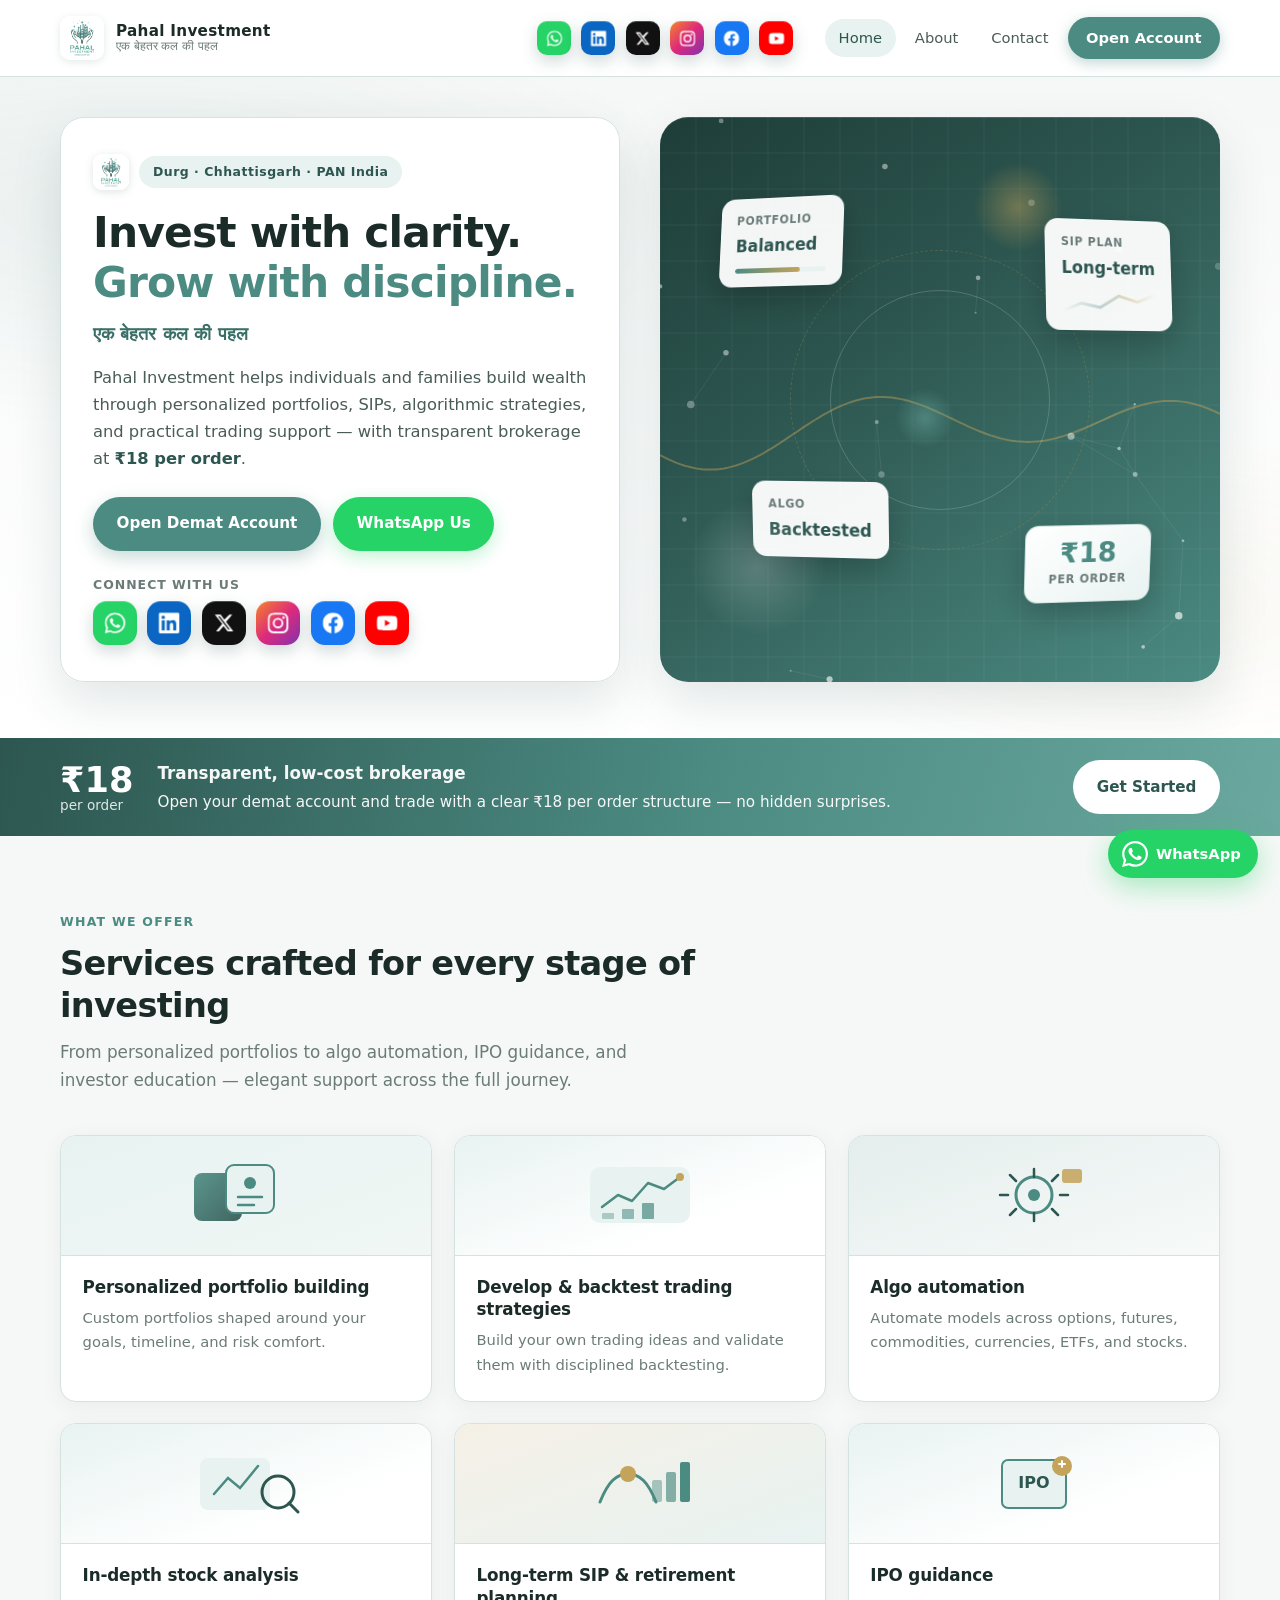
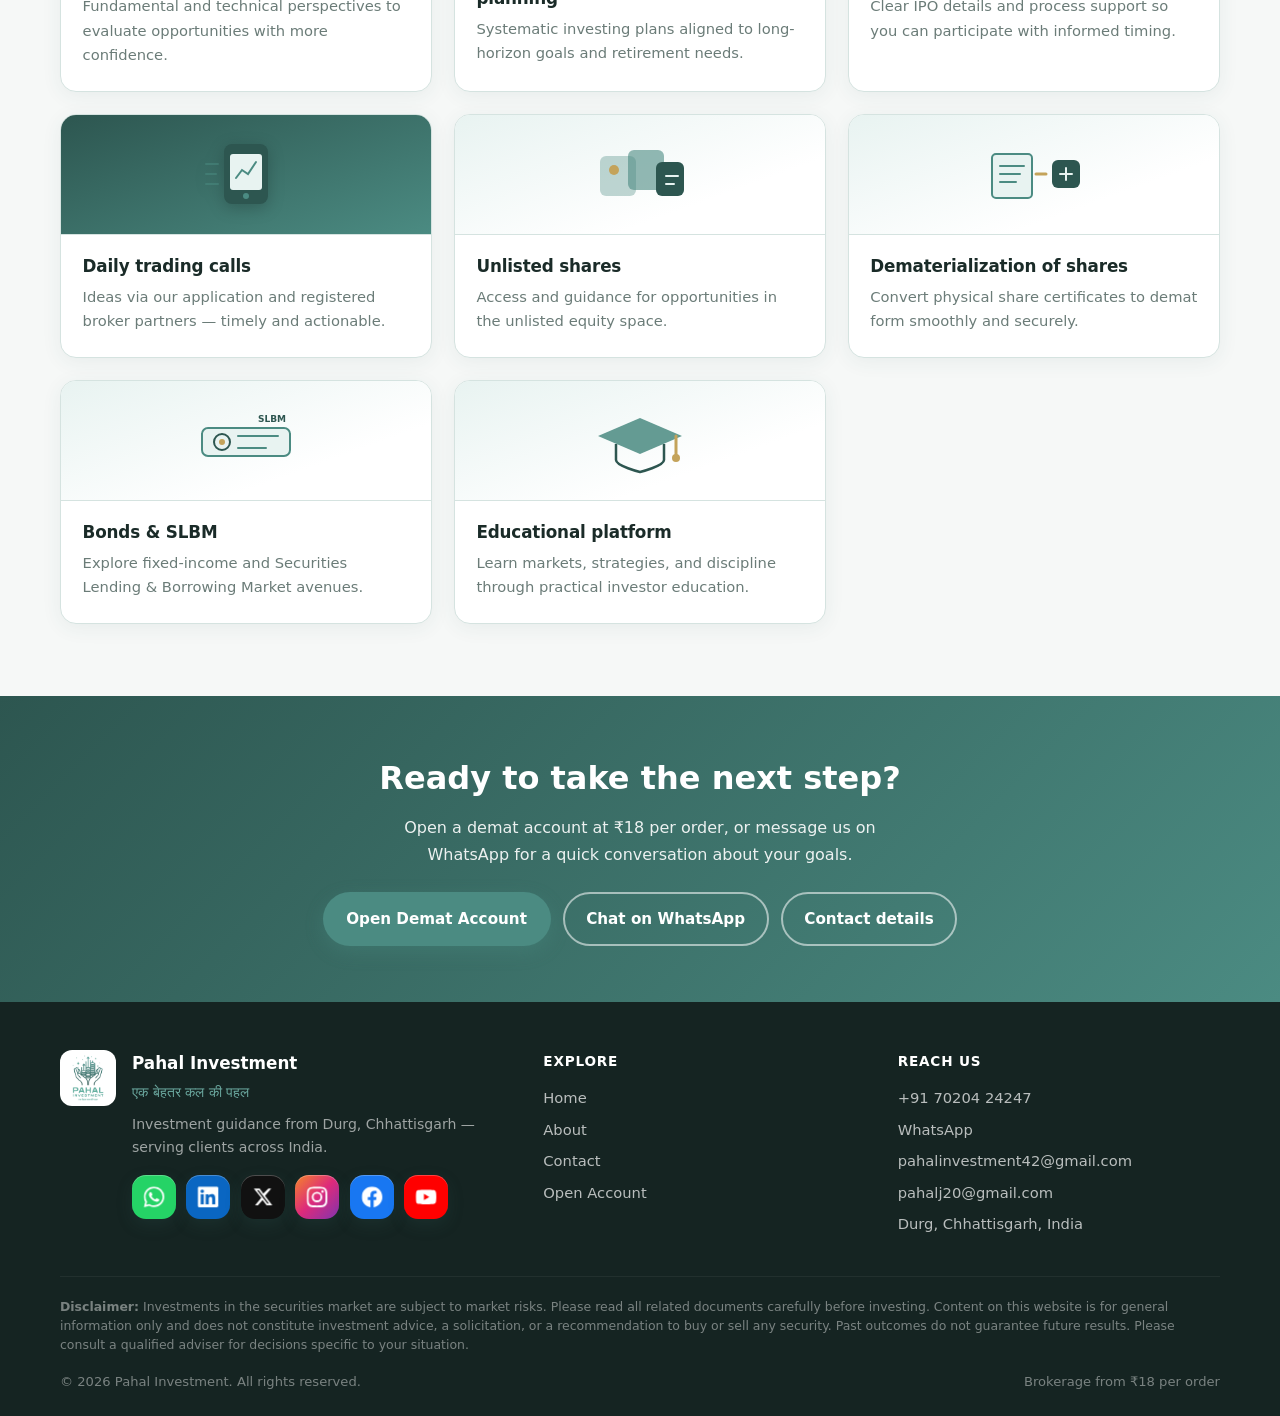
==== commit cec8611c: "Mobile-first layout: text-first hero, touch targets, no overflow" ====
--- a/index.html
+++ b/index.html
@@ -3,6 +3,7 @@
 <head>
   <meta charset="UTF-8">
   <meta name="viewport" content="width=device-width, initial-scale=1">
+  <meta name="theme-color" content="#4B8B82">
   <meta name="description" content="Pahal Investment — trusted investment guidance from Durg, Chhattisgarh. Portfolio building, algo trading, SIPs, demat at ₹18 per order. एक बेहतर कल की पहल">
   <title>Pahal Investment | एक बेहतर कल की पहल</title>
   <link rel="icon" href="assets/logo.jpeg" type="image/jpeg">
--- a/assets/styles.css
+++ b/assets/styles.css
@@ -1,11 +1,11 @@
-/* Pahal Investment — shared styles */
+/* Pahal Investment — luxury private-wealth boutique styles */
 :root {
   --teal: #4B8B82;
   --teal-dark: #3A6F68;
   --teal-deep: #2D5650;
   --teal-light: #E8F3F1;
   --teal-mid: #6BA89F;
-  --cream: #F7F9F8;
+  --cream: #F6F8F7;
   --ink: #1A2B28;
   --ink-soft: #4A5C58;
   --muted: #6B7C78;
@@ -13,45 +13,49 @@
   --white: #FFFFFF;
   --gold: #C4A35A;
   --shadow: 0 8px 30px rgba(45, 86, 80, 0.08);
-  --shadow-lg: 0 16px 48px rgba(45, 86, 80, 0.12);
-  --radius: 14px;
+  --shadow-lg: 0 20px 50px rgba(45, 86, 80, 0.14);
+  --shadow-card: 0 4px 20px rgba(45, 86, 80, 0.07);
+  --radius: 16px;
   --radius-sm: 10px;
-  --nav-h: 72px;
+  --nav-h: 76px;
   --font: "Segoe UI", system-ui, -apple-system, "Noto Sans", "Noto Sans Devanagari", sans-serif;
 }
 
 *, *::before, *::after { box-sizing: border-box; margin: 0; padding: 0; }
-
-html { scroll-behavior: smooth; }
-
+html {
+  scroll-behavior: smooth;
+  overflow-x: hidden;
+}
 body {
   font-family: var(--font);
   color: var(--ink);
   background: var(--white);
   line-height: 1.65;
+  font-size: 16px;
   -webkit-font-smoothing: antialiased;
-}
-
+  overflow-x: hidden;
+  padding-bottom: 0; /* mobile WA float clearance added in media queries */
+}
+body.nav-open {
+  overflow: hidden;
+  touch-action: none;
+}
 img { max-width: 100%; height: auto; display: block; }
 a { color: var(--teal-dark); text-decoration: none; transition: color .2s; }
 a:hover { color: var(--teal); }
 ul { list-style: none; }
 
-.container {
-  width: min(1120px, 92%);
-  margin-inline: auto;
-}
-
-/* —— Nav —— */
+.container { width: min(1160px, 92%); max-width: 100%; margin-inline: auto; padding-inline: 0; }
+
+/* —— Header / Nav —— */
 .site-header {
   position: sticky;
   top: 0;
   z-index: 100;
-  background: rgba(255,255,255,0.92);
-  backdrop-filter: blur(12px);
+  background: rgba(255,255,255,0.94);
+  backdrop-filter: blur(14px);
   border-bottom: 1px solid var(--line);
 }
-
 .nav {
   display: flex;
   align-items: center;
@@ -59,35 +63,54 @@
   height: var(--nav-h);
   gap: 1rem;
 }
-
 .nav-brand {
   display: flex;
   align-items: center;
   gap: 0.75rem;
   color: var(--ink);
-  font-weight: 700;
-  letter-spacing: 0.02em;
-}
-
+  flex-shrink: 0;
+}
 .nav-brand img {
-  width: 44px;
-  height: 44px;
+  width: 44px; height: 44px;
   object-fit: contain;
-  border-radius: 8px;
-}
-
+  border-radius: 10px;
+  box-shadow: 0 2px 8px rgba(45,86,80,.12);
+}
 .nav-brand-text {
-  display: flex;
+  display: flex; flex-direction: column; line-height: 1.2;
+  min-width: 0;
+}
+.nav-brand-text strong,
+.nav-brand-text span {
+  overflow: hidden;
+  text-overflow: ellipsis;
+  white-space: nowrap;
+  max-width: min(52vw, 220px);
+}
+.nav-brand-text strong { font-size: 0.95rem; letter-spacing: 0.02em; }
+.nav-brand-text span { font-size: 0.72rem; color: var(--muted); font-weight: 500; }
+
+.nav-social-desktop { display: none; }
+@media (min-width: 1100px) {
+  .nav-social-desktop { display: block; margin-left: auto; margin-right: 1rem; }
+}
+
+.nav-toggle {
+  display: none;
+  width: 42px; height: 42px;
+  border: 1px solid var(--line);
+  border-radius: 10px;
+  background: var(--white);
+  cursor: pointer;
   flex-direction: column;
-  line-height: 1.2;
-}
-
-.nav-brand-text strong { font-size: 0.95rem; color: var(--teal-deep); }
-.nav-brand-text span {
-  font-size: 0.7rem;
-  font-weight: 500;
-  color: var(--teal);
-  font-family: "Noto Sans Devanagari", "Segoe UI", sans-serif;
+  align-items: center;
+  justify-content: center;
+  gap: 5px;
+}
+.nav-toggle span {
+  display: block; width: 18px; height: 2px;
+  background: var(--teal-deep); border-radius: 2px;
+  transition: transform .25s, opacity .25s;
 }
 
 .nav-links {
@@ -95,45 +118,73 @@
   align-items: center;
   gap: 0.35rem;
 }
-
 .nav-links a {
   padding: 0.45rem 0.85rem;
-  border-radius: 8px;
+  border-radius: 999px;
   color: var(--ink-soft);
+  font-size: 0.92rem;
   font-weight: 500;
-  font-size: 0.95rem;
-}
-
+}
 .nav-links a:hover,
-.nav-links a.active {
-  color: var(--teal-deep);
-  background: var(--teal-light);
-}
-
+.nav-links a.active { color: var(--teal-deep); background: var(--teal-light); }
 .nav-cta {
   background: var(--teal) !important;
-  color: var(--white) !important;
+  color: #fff !important;
   font-weight: 600 !important;
-  padding: 0.55rem 1.1rem !important;
-  border-radius: 999px !important;
-  box-shadow: 0 4px 14px rgba(75, 139, 130, 0.35);
-}
-
-.nav-cta:hover {
-  background: var(--teal-dark) !important;
-  color: var(--white) !important;
-}
-
-.nav-toggle {
-  display: none;
-  background: none;
-  border: 1px solid var(--line);
-  border-radius: 8px;
-  padding: 0.45rem 0.65rem;
-  cursor: pointer;
-  color: var(--ink);
-  font-size: 1.25rem;
-  line-height: 1;
+  padding: 0.55rem 1.15rem !important;
+  box-shadow: 0 4px 14px rgba(75,139,130,.35);
+}
+.nav-cta:hover { background: var(--teal-dark) !important; color: #fff !important; }
+
+@media (max-width: 860px) {
+  .site-header { position: sticky; }
+  .nav { position: relative; gap: 0.5rem; }
+  .nav-toggle {
+    display: flex;
+    flex-shrink: 0;
+    min-width: 44px;
+    min-height: 44px;
+    z-index: 2;
+  }
+  .nav-links {
+    display: none;
+    position: absolute;
+    top: var(--nav-h);
+    left: 0; right: 0;
+    width: 100%;
+    max-width: 100vw;
+    flex-direction: column;
+    align-items: stretch;
+    background: #fff;
+    border-bottom: 1px solid var(--line);
+    padding: 0.75rem 4% 1rem;
+    gap: 0.25rem;
+    box-shadow: var(--shadow);
+    z-index: 99;
+    max-height: calc(100dvh - var(--nav-h));
+    overflow-y: auto;
+    -webkit-overflow-scrolling: touch;
+  }
+  .nav-links.open { display: flex; }
+  .nav-links a {
+    display: block;
+    width: 100%;
+    padding: 0.85rem 1rem;
+    min-height: 44px;
+    box-sizing: border-box;
+  }
+  .nav-cta {
+    text-align: center;
+    margin-top: 0.35rem;
+    width: 100%;
+  }
+  .nav-toggle[aria-expanded="true"] span:nth-child(1) {
+    transform: translateY(7px) rotate(45deg);
+  }
+  .nav-toggle[aria-expanded="true"] span:nth-child(2) { opacity: 0; }
+  .nav-toggle[aria-expanded="true"] span:nth-child(3) {
+    transform: translateY(-7px) rotate(-45deg);
+  }
 }
 
 /* —— Buttons —— */
@@ -141,69 +192,220 @@
   display: inline-flex;
   align-items: center;
   justify-content: center;
-  gap: 0.5rem;
-  padding: 0.85rem 1.5rem;
+  gap: 0.4rem;
+  padding: 0.78rem 1.35rem;
   border-radius: 999px;
   font-weight: 600;
-  font-size: 1rem;
+  font-size: 0.95rem;
   border: 2px solid transparent;
   cursor: pointer;
-  transition: transform .15s, background .2s, box-shadow .2s, border-color .2s;
-  text-align: center;
-  font-family: inherit;
-}
-
-.btn:hover { transform: translateY(-1px); }
-.btn:active { transform: translateY(0); }
-
+  transition: transform .2s, box-shadow .2s, background .2s, color .2s;
+}
+@media (hover: hover) {
+  .btn:hover { transform: translateY(-1px); }
+}
 .btn-primary {
   background: var(--teal);
-  color: var(--white);
-  box-shadow: 0 6px 20px rgba(75, 139, 130, 0.35);
-}
-.btn-primary:hover { background: var(--teal-dark); color: var(--white); }
-
+  color: #fff;
+  box-shadow: 0 6px 18px rgba(75,139,130,.32);
+}
+.btn-primary:hover { background: var(--teal-dark); color: #fff; }
 .btn-whatsapp {
   background: #25D366;
-  color: var(--white);
-  box-shadow: 0 6px 20px rgba(37, 211, 102, 0.3);
-}
-.btn-whatsapp:hover { background: #1ebe57; color: var(--white); }
-
+  color: #fff;
+  box-shadow: 0 6px 18px rgba(37,211,102,.28);
+}
+.btn-whatsapp:hover { background: #1ebe57; color: #fff; }
 .btn-outline {
   background: transparent;
-  border-color: var(--teal);
+  color: #fff;
+  border-color: rgba(255,255,255,.55);
+}
+.btn-outline:hover { background: rgba(255,255,255,.12); color: #fff; }
+.btn-flash {
+  background: #fff;
   color: var(--teal-deep);
-}
-.btn-outline:hover { background: var(--teal-light); color: var(--teal-deep); }
-
-.btn-group {
+  box-shadow: none;
+  white-space: nowrap;
+}
+.btn-flash:hover { background: var(--teal-light); color: var(--teal-deep); }
+.btn-block { width: 100%; }
+.btn-group { display: flex; flex-wrap: wrap; gap: 0.75rem; }
+
+/* —— Social cluster (3D orbs) —— */
+.social-cluster {
   display: flex;
   flex-wrap: wrap;
-  gap: 0.85rem;
+  gap: 0.65rem;
+  align-items: center;
+}
+.social-orb {
+  --orb-bg: var(--teal);
+  width: 44px; height: 44px;
+  border-radius: 14px;
+  display: grid;
+  place-items: center;
+  background: var(--orb-bg);
+  color: #fff;
+  box-shadow: 0 6px 16px rgba(45,86,80,.22), inset 0 1px 0 rgba(255,255,255,.25);
+  transform-style: preserve-3d;
+  perspective: 400px;
+  transition: transform .25s cubic-bezier(.2,.8,.2,1), box-shadow .25s;
+  animation: social-float 4.5s ease-in-out infinite;
+  position: relative;
+}
+.social-orb:nth-child(2) { animation-delay: .3s; }
+.social-orb:nth-child(3) { animation-delay: .6s; }
+.social-orb:nth-child(4) { animation-delay: .9s; }
+.social-orb:nth-child(5) { animation-delay: 1.2s; }
+.social-orb:nth-child(6) { animation-delay: 1.5s; }
+
+.social-orb-face {
+  display: grid; place-items: center;
+  width: 100%; height: 100%;
+  transform: translateZ(12px);
+}
+.social-orb svg { width: 20px; height: 20px; display: block; }
+
+.social-wa { --orb-bg: #25D366; }
+.social-li { --orb-bg: #0A66C2; }
+.social-x  { --orb-bg: #111111; }
+.social-ig { --orb-bg: linear-gradient(135deg,#f58529,#dd2a7b,#8134af); background: var(--orb-bg); }
+.social-fb { --orb-bg: #1877F2; }
+.social-yt { --orb-bg: #FF0000; }
+
+@media (hover: hover) {
+  .social-orb:hover {
+    transform: translateY(-4px) rotateX(8deg) rotateY(-8deg) scale(1.08);
+    box-shadow: 0 12px 28px rgba(45,86,80,.28);
+  }
+}
+.social-orb.pop {
+  animation: social-pop .45s cubic-bezier(.2,.9,.3,1.2);
+}
+
+@keyframes social-float {
+  0%, 100% { transform: translateY(0) rotateX(0) rotateY(0); }
+  50% { transform: translateY(-5px) rotateX(6deg) rotateY(-4deg); }
+}
+@keyframes social-pop {
+  0% { transform: scale(1); }
+  40% { transform: scale(1.28) rotateZ(-6deg); }
+  70% { transform: scale(0.94) rotateZ(3deg); }
+  100% { transform: scale(1); }
+}
+
+.social-cluster--nav .social-orb { width: 34px; height: 34px; border-radius: 10px; }
+.social-cluster--nav .social-orb svg { width: 15px; height: 15px; }
+.social-cluster--hero { margin-top: 0.35rem; }
+.social-cluster--footer { margin-top: 1rem; }
+.social-cluster--about { margin-top: 1.25rem; justify-content: center; }
+.social-cluster--contact { margin-top: 0.75rem; }
+
+.hero-social-label {
   margin-top: 1.5rem;
-}
-
-/* —— Hero (3D) —— */
+  font-size: 0.78rem;
+  font-weight: 600;
+  letter-spacing: 0.08em;
+  text-transform: uppercase;
+  color: var(--muted);
+}
+
+@media (prefers-reduced-motion: reduce) {
+  .social-orb { animation: none; }
+  .stage-card, .stage-orb, .stage-ring { animation: none !important; }
+}
+
+/* —— Hero split —— */
 .hero {
   position: relative;
-  padding: 3.5rem 0 4rem;
   background:
-    radial-gradient(ellipse 80% 60% at 10% 20%, rgba(75,139,130,0.12), transparent),
-    radial-gradient(ellipse 60% 50% at 90% 80%, rgba(196,163,90,0.08), transparent),
+    radial-gradient(ellipse 80% 60% at 10% 20%, rgba(75,139,130,.08), transparent 55%),
+    radial-gradient(ellipse 60% 50% at 90% 80%, rgba(196,163,90,.06), transparent 50%),
     linear-gradient(180deg, var(--cream) 0%, var(--white) 100%);
+  padding: 2.5rem 0 3.5rem;
   overflow: hidden;
-  isolation: isolate;
-}
-
-.hero-3d {
-  perspective: 1200px;
-  min-height: 28rem;
-}
-
-/* Decorative layers NEVER capture clicks */
-.hero-canvas,
-.hero-3d-scene {
+}
+
+.hero-split {
+  display: grid;
+  grid-template-columns: 1fr 1fr;
+  gap: 2.5rem;
+  align-items: center;
+  min-height: 520px;
+}
+
+.hero-copy {
+  position: relative;
+  z-index: 2;
+  background: rgba(255,255,255,0.97);
+  border: 1px solid var(--line);
+  border-radius: 24px;
+  padding: 2.25rem 2rem;
+  box-shadow: var(--shadow-lg);
+}
+
+.hero-badge-row {
+  display: flex;
+  align-items: center;
+  gap: 0.65rem;
+  margin-bottom: 1.15rem;
+}
+.hero-logo-badge {
+  width: 36px; height: 36px;
+  border-radius: 9px;
+  object-fit: contain;
+  box-shadow: 0 2px 8px rgba(45,86,80,.15);
+}
+.hero-badge {
+  display: inline-block;
+  font-size: 0.78rem;
+  font-weight: 600;
+  letter-spacing: 0.04em;
+  color: var(--teal-deep);
+  background: var(--teal-light);
+  padding: 0.35rem 0.85rem;
+  border-radius: 999px;
+}
+
+.hero-copy h1 {
+  font-size: clamp(1.85rem, 3.5vw, 2.65rem);
+  line-height: 1.18;
+  letter-spacing: -0.02em;
+  color: var(--ink);
+  font-weight: 700;
+  margin-bottom: 0.65rem;
+}
+.hero-accent { color: var(--teal); }
+.hero-tagline {
+  font-size: 1.15rem;
+  color: var(--teal-dark);
+  font-weight: 600;
+  margin-bottom: 1rem;
+}
+.hero-lead {
+  color: var(--ink-soft);
+  font-size: 1.02rem;
+  margin-bottom: 1.5rem;
+  max-width: 34em;
+}
+.hero-lead strong { color: var(--teal-deep); }
+
+/* Right 3D stage — clearly visible, no logo overlay */
+.hero-stage {
+  position: relative;
+  z-index: 1;
+  min-height: 440px;
+  height: 100%;
+  border-radius: 28px;
+  background:
+    linear-gradient(145deg, #1e3d38 0%, #2D5650 40%, #4B8B82 100%);
+  box-shadow: var(--shadow-lg), inset 0 1px 0 rgba(255,255,255,.12);
+  overflow: hidden;
+  perspective: 900px;
+}
+
+.hero-canvas {
   position: absolute;
   inset: 0;
   width: 100%;
@@ -212,871 +414,625 @@
   z-index: 0;
 }
 
-.hero-canvas {
-  opacity: 0.85;
-}
-
-.hero-3d-scene {
+.stage-scene {
+  position: absolute;
+  inset: 0;
+  pointer-events: none;
+  z-index: 1;
   transform-style: preserve-3d;
-  z-index: 1;
-}
-
-.hero-grid {
-  position: relative;
-  z-index: 3;
-  display: grid;
-  grid-template-columns: 1.15fr 0.85fr;
-  gap: 2.5rem;
-  align-items: center;
-}
-
-/* Solid/semi-opaque panel behind ALL hero copy — guarantees contrast */
-.hero-copy-panel {
-  position: relative;
-  z-index: 4;
-  background: rgba(255, 255, 255, 0.92);
-  backdrop-filter: blur(10px);
-  -webkit-backdrop-filter: blur(10px);
-  border: 1px solid rgba(213, 227, 224, 0.95);
-  border-radius: 20px;
-  padding: 1.75rem 1.65rem 1.85rem;
-  box-shadow: 0 12px 40px rgba(45, 86, 80, 0.1);
-  color: var(--ink);
-}
-
-.hero-badge {
-  display: inline-flex;
-  align-items: center;
-  gap: 0.4rem;
-  background: var(--teal-light);
-  color: var(--teal-deep);
-  font-size: 0.8rem;
-  font-weight: 600;
-  padding: 0.35rem 0.85rem;
-  border-radius: 999px;
-  margin-bottom: 1.1rem;
-  letter-spacing: 0.02em;
-}
-
-.hero h1 {
-  font-size: clamp(1.85rem, 4vw, 2.75rem);
-  line-height: 1.2;
-  color: var(--teal-deep);
-  margin-bottom: 0.5rem;
-  font-weight: 750;
-}
-
-.hero-tagline {
-  font-size: clamp(1.15rem, 2.5vw, 1.45rem);
-  color: var(--teal);
-  font-weight: 600;
-  margin-bottom: 1rem;
-  font-family: "Noto Sans Devanagari", "Segoe UI", sans-serif;
-}
-
-.hero-lead {
-  color: var(--ink-soft);
-  font-size: 1.05rem;
-  max-width: 34rem;
-}
-
-.hero-visual {
-  position: relative;
-  z-index: 3;
+}
+
+.stage-card {
+  position: absolute;
+  background: rgba(255,255,255,0.95);
+  border-radius: 14px;
+  padding: 0.85rem 1.05rem;
+  box-shadow: 0 12px 32px rgba(0,0,0,.22);
   display: flex;
   flex-direction: column;
-  align-items: center;
-  gap: 1.25rem;
-}
-
-.hero-logo-wrap {
-  background: var(--white);
-  border-radius: 24px;
-  padding: 1.75rem;
-  box-shadow: var(--shadow-lg);
-  border: 1px solid var(--line);
-}
-
-.hero-logo-wrap img {
-  width: min(260px, 70vw);
-  margin: 0 auto;
-}
-
-.hero-logo-3d {
-  transform: rotateY(-12deg) rotateX(6deg);
+  gap: 0.2rem;
+  min-width: 130px;
   transform-style: preserve-3d;
-  animation: logo-float 7s ease-in-out infinite;
-  box-shadow:
-    0 20px 50px rgba(45, 86, 80, 0.18),
-    12px 12px 0 rgba(75, 139, 130, 0.12);
-}
-
-/* Floating 3D cards — kept to the right / edges so they never cover copy */
-.float-card {
-  position: absolute;
-  min-width: 110px;
-  padding: 0.85rem 1rem;
-  border-radius: 14px;
-  background: rgba(255, 255, 255, 0.88);
-  border: 1px solid var(--line);
-  box-shadow: 0 14px 36px rgba(45, 86, 80, 0.14);
-  transform-style: preserve-3d;
-  display: flex;
-  flex-direction: column;
-  gap: 0.15rem;
-  pointer-events: none;
-}
-
-.float-card .fc-label {
-  font-size: 0.7rem;
-  font-weight: 700;
-  letter-spacing: 0.06em;
-  text-transform: uppercase;
-  color: var(--muted);
-}
-
-.float-card .fc-value {
-  font-size: 1.05rem;
-  font-weight: 750;
-  color: var(--teal-deep);
-}
-
-.fc-1 {
-  top: 12%;
-  right: 8%;
-  transform: rotateY(-18deg) rotateX(8deg);
-  animation: float-a 6.5s ease-in-out infinite;
-}
-
-.fc-2 {
-  top: 42%;
-  right: 2%;
-  transform: rotateY(16deg) rotateX(-6deg);
-  animation: float-b 7.5s ease-in-out infinite;
-}
-
-.fc-3 {
-  bottom: 18%;
-  right: 18%;
-  transform: rotateY(-10deg) rotateX(12deg);
-  animation: float-c 8s ease-in-out infinite;
-}
-
-.fc-4 {
-  top: 22%;
-  right: 28%;
-  background: linear-gradient(135deg, var(--teal-deep), var(--teal));
-  border-color: transparent;
-  color: #fff;
-  animation: float-d 5.8s ease-in-out infinite;
-}
-
-.fc-4 .fc-label { color: rgba(255,255,255,0.85); }
-.fc-4 .fc-value { color: #fff; font-size: 1.35rem; }
-
-.float-orb {
+  animation: card-float 6s ease-in-out infinite;
+}
+.sc-label { font-size: 0.72rem; color: var(--muted); font-weight: 600; text-transform: uppercase; letter-spacing: 0.06em; }
+.sc-value { font-size: 1.05rem; font-weight: 700; color: var(--teal-deep); }
+.sc-rupee { font-size: 1.75rem; font-weight: 800; color: var(--teal); line-height: 1; }
+.sc-bar {
+  display: block; height: 5px; background: var(--teal-light); border-radius: 99px; margin-top: 0.35rem; overflow: hidden;
+}
+.sc-bar i { display: block; height: 100%; background: linear-gradient(90deg, var(--teal), var(--gold)); border-radius: 99px; }
+.sc-spark {
+  height: 28px; margin-top: 0.25rem;
+  background: linear-gradient(90deg, transparent, var(--teal) 40%, var(--gold) 70%, transparent);
+  opacity: 0.35; border-radius: 4px;
+  mask: url("data:image/svg+xml,%3Csvg xmlns='http://www.w3.org/2000/svg' viewBox='0 0 100 28'%3E%3Cpolyline points='0,22 20,14 40,18 60,6 80,12 100,4' fill='none' stroke='black' stroke-width='3'/%3E%3C/svg%3E");
+  -webkit-mask: url("data:image/svg+xml,%3Csvg xmlns='http://www.w3.org/2000/svg' viewBox='0 0 100 28'%3E%3Cpolyline points='0,22 20,14 40,18 60,6 80,12 100,4' fill='none' stroke='black' stroke-width='3'/%3E%3C/svg%3E");
+  mask-size: 100% 100%; -webkit-mask-size: 100% 100%;
+}
+
+.sc-1 { top: 14%; left: 10%; animation-delay: 0s; transform: rotateY(-12deg) rotateX(6deg); }
+.sc-2 { top: 18%; right: 8%; animation-delay: 1.2s; transform: rotateY(10deg) rotateX(4deg); }
+.sc-3 { bottom: 22%; left: 16%; animation-delay: 0.6s; transform: rotateY(-8deg) rotateX(-4deg); }
+.sc-4 {
+  bottom: 14%; right: 12%;
+  animation-delay: 1.8s;
+  background: linear-gradient(145deg, #fff, #E8F3F1);
+  align-items: center; text-align: center;
+  border: 1px solid rgba(75,139,130,.25);
+  transform: rotateY(8deg) rotateX(-6deg);
+}
+
+@keyframes card-float {
+  0%, 100% { translate: 0 0; }
+  50% { translate: 0 -12px; }
+}
+
+.stage-orb {
   position: absolute;
   border-radius: 50%;
+  filter: blur(1px);
+  animation: orb-drift 8s ease-in-out infinite;
   pointer-events: none;
-  filter: blur(2px);
-  opacity: 0.45;
-}
-
-.fo-1 {
-  width: 120px; height: 120px;
-  top: 8%; left: 42%;
-  background: radial-gradient(circle, rgba(75,139,130,0.45), transparent 70%);
-  animation: orb-drift 10s ease-in-out infinite;
-}
-
-.fo-2 {
-  width: 80px; height: 80px;
-  bottom: 12%; left: 55%;
-  background: radial-gradient(circle, rgba(196,163,90,0.4), transparent 70%);
-  animation: orb-drift 12s ease-in-out infinite reverse;
-}
-
-.fo-3 {
-  width: 60px; height: 60px;
-  top: 55%; right: 35%;
-  background: radial-gradient(circle, rgba(107,168,159,0.5), transparent 70%);
-  animation: orb-drift 9s ease-in-out infinite;
-}
-
-@keyframes logo-float {
-  0%, 100% { transform: rotateY(-12deg) rotateX(6deg) translateY(0); }
-  50% { transform: rotateY(-8deg) rotateX(4deg) translateY(-10px); }
-}
-
-@keyframes float-a {
-  0%, 100% { transform: rotateY(-18deg) rotateX(8deg) translate3d(0,0,20px); }
-  50% { transform: rotateY(-14deg) rotateX(10deg) translate3d(0,-14px,40px); }
-}
-
-@keyframes float-b {
-  0%, 100% { transform: rotateY(16deg) rotateX(-6deg) translate3d(0,0,10px); }
-  50% { transform: rotateY(12deg) rotateX(-4deg) translate3d(0,12px,30px); }
-}
-
-@keyframes float-c {
-  0%, 100% { transform: rotateY(-10deg) rotateX(12deg) translate3d(0,0,15px); }
-  50% { transform: rotateY(-6deg) rotateX(8deg) translate3d(0,-10px,35px); }
-}
-
-@keyframes float-d {
-  0%, 100% { transform: rotateY(8deg) rotateX(-4deg) translate3d(0,0,25px) scale(1); }
-  50% { transform: rotateY(4deg) rotateX(2deg) translate3d(0,-8px,45px) scale(1.04); }
-}
+}
+.so-1 { width: 90px; height: 90px; top: 8%; right: 28%; background: radial-gradient(circle, rgba(196,163,90,.45), transparent 70%); animation-delay: 0s; }
+.so-2 { width: 140px; height: 140px; bottom: 8%; left: 5%; background: radial-gradient(circle, rgba(255,255,255,.2), transparent 70%); animation-delay: 2s; }
+.so-3 { width: 60px; height: 60px; top: 48%; left: 42%; background: radial-gradient(circle, rgba(107,168,159,.5), transparent 70%); animation-delay: 1s; }
 
 @keyframes orb-drift {
-  0%, 100% { transform: translate3d(0,0,0); }
-  50% { transform: translate3d(18px,-22px,0); }
-}
-
-@media (prefers-reduced-motion: reduce) {
-  .hero-logo-3d,
-  .float-card,
-  .float-orb {
-    animation: none !important;
-  }
-}
-
-/* —— Brokerage flash —— */
+  0%, 100% { transform: translate(0,0) scale(1); }
+  50% { transform: translate(12px,-16px) scale(1.08); }
+}
+
+.stage-ring {
+  position: absolute;
+  width: 220px; height: 220px;
+  top: 50%; left: 50%;
+  margin: -110px 0 0 -110px;
+  border: 1.5px solid rgba(255,255,255,.18);
+  border-radius: 50%;
+  animation: ring-spin 24s linear infinite;
+  pointer-events: none;
+}
+.stage-ring-2 {
+  width: 300px; height: 300px;
+  margin: -150px 0 0 -150px;
+  border-style: dashed;
+  border-color: rgba(196,163,90,.25);
+  animation-duration: 36s;
+  animation-direction: reverse;
+}
+@keyframes ring-spin { to { transform: rotate(360deg); } }
+
+@media (max-width: 900px) {
+  .hero {
+    padding: 1.5rem 0 2.25rem;
+  }
+  .hero-split {
+    grid-template-columns: 1fr;
+    gap: 1.15rem;
+    min-height: 0;
+  }
+  /* Copy first (DOM order) — do NOT pull stage above headline */
+  .hero-copy {
+    order: 0;
+    padding: 1.5rem 1.2rem;
+    border-radius: 18px;
+  }
+  .hero-stage {
+    order: 0;
+    min-height: 0;
+    height: 240px;
+    max-height: 260px;
+    border-radius: 18px;
+  }
+  .hero-copy h1 {
+    font-size: clamp(1.65rem, 5.5vw, 1.85rem);
+  }
+  .hero-tagline { font-size: 1.05rem; }
+  .hero-lead { font-size: 1rem; margin-bottom: 1.25rem; }
+  .stage-card { min-width: 100px; padding: 0.55rem 0.7rem; }
+  .sc-value { font-size: 0.9rem; }
+  .sc-rupee { font-size: 1.35rem; }
+  .sc-label { font-size: 0.65rem; }
+  .stage-ring { width: 140px; height: 140px; margin: -70px 0 0 -70px; }
+  .stage-ring-2 { width: 190px; height: 190px; margin: -95px 0 0 -95px; }
+  .so-1 { width: 55px; height: 55px; }
+  .so-2 { width: 80px; height: 80px; }
+  .so-3 { width: 40px; height: 40px; }
+}
+
+/* —— Flash banner —— */
 .flash-banner {
-  background: linear-gradient(135deg, var(--teal-deep) 0%, var(--teal) 55%, var(--teal-mid) 100%);
-  color: var(--white);
+  background: linear-gradient(105deg, var(--teal-deep), var(--teal) 55%, var(--teal-mid));
+  color: #fff;
   padding: 1.35rem 0;
-  text-align: center;
-  position: relative;
-}
-
-.flash-banner .container {
-  display: flex;
+}
+.flash-inner {
+  display: flex;
+  align-items: center;
+  gap: 1.5rem;
   flex-wrap: wrap;
-  align-items: center;
-  justify-content: center;
-  gap: 1rem 2rem;
-}
-
+}
 .flash-price {
-  font-size: clamp(1.75rem, 4vw, 2.4rem);
+  font-size: 2.2rem;
   font-weight: 800;
-  letter-spacing: -0.02em;
   line-height: 1;
-}
-
-.flash-price span {
-  font-size: 0.45em;
-  font-weight: 600;
-  opacity: 0.9;
-  margin-left: 0.25rem;
-}
-
-.flash-label {
-  font-size: 1rem;
-  opacity: 0.95;
-  max-width: 22rem;
-  text-align: left;
-}
-
-.flash-label strong { display: block; font-size: 1.1rem; }
+  white-space: nowrap;
+}
+.flash-price span { display: block; font-size: 0.85rem; font-weight: 500; opacity: 0.85; margin-top: 0.15rem; }
+.flash-label { flex: 1; min-width: 200px; font-size: 0.95rem; opacity: 0.95; }
+.flash-label strong { display: block; font-size: 1.05rem; margin-bottom: 0.15rem; }
 
 /* —— Sections —— */
-.section {
-  padding: 4rem 0;
-}
-
-.section-alt { background: var(--cream); }
-
-.section-head {
-  text-align: center;
-  max-width: 36rem;
-  margin: 0 auto 2.5rem;
-}
-
-.section-head h2 {
-  font-size: clamp(1.5rem, 3vw, 2rem);
-  color: var(--teal-deep);
-  margin-bottom: 0.6rem;
-}
-
-.section-head p { color: var(--muted); }
-
+.section { padding: 4.5rem 0; }
+.section-services { background: var(--cream); }
+.section-head { max-width: 640px; margin-bottom: 2.5rem; }
 .eyebrow {
   display: inline-block;
-  font-size: 0.75rem;
+  font-size: 0.78rem;
   font-weight: 700;
-  letter-spacing: 0.08em;
+  letter-spacing: 0.1em;
   text-transform: uppercase;
   color: var(--teal);
-  margin-bottom: 0.5rem;
-}
+  margin-bottom: 0.65rem;
+}
+.section-head h2 {
+  font-size: clamp(1.6rem, 3vw, 2.1rem);
+  line-height: 1.25;
+  letter-spacing: -0.02em;
+  margin-bottom: 0.75rem;
+  color: var(--ink);
+}
+.section-head p { color: var(--muted); font-size: 1.05rem; }
 
 /* —— Services —— */
 .services-grid {
   display: grid;
   grid-template-columns: repeat(3, 1fr);
-  gap: 1.25rem;
-}
-
-.services-grid-full {
-  grid-template-columns: repeat(auto-fill, minmax(240px, 1fr));
+  gap: 1.35rem;
+}
+@media (max-width: 960px) {
+  .services-grid { grid-template-columns: repeat(2, 1fr); }
+}
+@media (max-width: 560px) {
+  .services-grid { grid-template-columns: 1fr; }
 }
 
 .service-card {
   background: var(--white);
   border: 1px solid var(--line);
   border-radius: var(--radius);
-  padding: 1.5rem 1.35rem;
-  box-shadow: var(--shadow);
-  transition: transform .2s, box-shadow .2s;
-}
-
-.service-card:hover {
-  transform: translateY(-3px);
-  box-shadow: var(--shadow-lg);
-}
-
-.service-icon {
-  width: 48px;
-  height: 48px;
-  border-radius: 12px;
-  background: var(--teal-light);
-  color: var(--teal-deep);
+  overflow: hidden;
+  box-shadow: var(--shadow-card);
+  transition: transform .3s cubic-bezier(.2,.8,.2,1), box-shadow .3s, border-color .3s;
+  display: flex;
+  flex-direction: column;
+}
+@media (hover: hover) {
+  .service-card:hover {
+    transform: translateY(-8px);
+    box-shadow: var(--shadow-lg);
+    border-color: rgba(75,139,130,.35);
+  }
+}
+.service-art {
+  height: 120px;
   display: grid;
   place-items: center;
-  font-size: 1.35rem;
-  margin-bottom: 1rem;
-}
-
-.service-card h3 {
-  font-size: 1.1rem;
-  color: var(--teal-deep);
+  background: linear-gradient(160deg, var(--teal-light) 0%, #fff 70%);
+  border-bottom: 1px solid var(--line);
+  padding: 0.75rem;
+}
+.service-art svg { width: min(120px, 100%); height: auto; max-height: 80px; }
+.service-body { padding: 1.25rem 1.35rem 1.5rem; }
+.service-body h3 {
+  font-size: 1.05rem;
+  line-height: 1.35;
   margin-bottom: 0.45rem;
-}
-
-.service-card p {
-  color: var(--ink-soft);
-  font-size: 0.95rem;
-}
-
-/* —— Stats —— */
-.stats {
-  display: grid;
-  grid-template-columns: repeat(3, 1fr);
-  gap: 1.25rem;
-  margin-top: 0.5rem;
-}
-
-.stat-card {
-  text-align: center;
-  background: var(--white);
-  border-radius: var(--radius);
-  padding: 1.75rem 1rem;
-  border: 1px solid var(--line);
-}
-
-.stat-num {
-  font-size: clamp(1.75rem, 3vw, 2.25rem);
-  font-weight: 800;
-  color: var(--teal);
-  line-height: 1.1;
-}
-
-.stat-label {
-  color: var(--muted);
-  font-size: 0.95rem;
-  margin-top: 0.35rem;
-}
+  color: var(--ink);
+  letter-spacing: -0.01em;
+}
+.service-body p { font-size: 0.92rem; color: var(--muted); }
+
+.svc-portfolio .service-art { background: linear-gradient(160deg, #E8F3F1, #f0f7f5); }
+.svc-algo .service-art { background: linear-gradient(160deg, #e4eeec, #f7faf9); }
+.svc-sip .service-art { background: linear-gradient(160deg, #f5f0e6, #E8F3F1); }
+.svc-calls .service-art { background: linear-gradient(160deg, #2D5650, #4B8B82); }
+.svc-calls .service-art svg { filter: drop-shadow(0 4px 8px rgba(0,0,0,.2)); }
 
 /* —— CTA band —— */
 .cta-band {
-  background: linear-gradient(135deg, var(--teal-deep), var(--teal));
-  color: var(--white);
+  background: linear-gradient(135deg, var(--teal-deep) 0%, var(--teal) 100%);
+  color: #fff;
   padding: 3.5rem 0;
   text-align: center;
 }
-
-.cta-band h2 {
-  font-size: clamp(1.4rem, 3vw, 1.85rem);
+.cta-band h2 { font-size: clamp(1.5rem, 2.8vw, 2rem); margin-bottom: 0.65rem; }
+.cta-band p { opacity: 0.9; max-width: 540px; margin: 0 auto 1.5rem; }
+.cta-band .btn-group { justify-content: center; }
+
+/* —— Page hero (about/contact) —— */
+.page-hero {
+  background:
+    radial-gradient(ellipse 70% 80% at 80% 20%, rgba(75,139,130,.1), transparent),
+    var(--cream);
+  padding: 3rem 0 2.5rem;
+  border-bottom: 1px solid var(--line);
+}
+.page-hero h1 {
+  font-size: clamp(1.75rem, 3.2vw, 2.4rem);
+  letter-spacing: -0.02em;
   margin-bottom: 0.65rem;
 }
-
-.cta-band p {
-  opacity: 0.92;
-  max-width: 32rem;
-  margin: 0 auto 1.5rem;
-}
-
-.cta-band .btn-group { justify-content: center; }
-
-.cta-band .btn-primary {
-  background: var(--white);
-  color: var(--teal-deep);
-  box-shadow: none;
-}
-.cta-band .btn-primary:hover { background: var(--cream); color: var(--teal-deep); }
-
-.cta-band .btn-outline {
-  border-color: rgba(255,255,255,0.7);
-  color: var(--white);
-}
-.cta-band .btn-outline:hover {
-  background: rgba(255,255,255,0.12);
-  color: var(--white);
-}
-
-/* —— About page —— */
-.page-hero {
-  padding: 2.75rem 0 2rem;
-  background: linear-gradient(180deg, var(--cream), var(--white));
-  border-bottom: 1px solid var(--line);
-}
-
-.page-hero h1 {
-  font-size: clamp(1.75rem, 3.5vw, 2.35rem);
-  color: var(--teal-deep);
-  margin-bottom: 0.5rem;
-}
-
-.page-hero p {
-  color: var(--ink-soft);
-  max-width: 36rem;
-}
-
+.page-hero p { color: var(--muted); max-width: 560px; font-size: 1.05rem; }
+
+/* —— About —— */
 .about-layout {
   display: grid;
-  grid-template-columns: 1fr 1.2fr;
+  grid-template-columns: 300px 1fr;
   gap: 2.5rem;
   align-items: start;
 }
-
+@media (max-width: 800px) {
+  .about-layout { grid-template-columns: 1fr; }
+}
 .about-card {
   background: var(--white);
   border: 1px solid var(--line);
   border-radius: var(--radius);
   padding: 1.75rem;
   box-shadow: var(--shadow);
+  text-align: center;
   position: sticky;
   top: calc(var(--nav-h) + 1rem);
 }
-
 .about-card img {
-  width: 140px;
-  margin: 0 auto 1.25rem;
-}
-
-.about-card h2 {
-  text-align: center;
-  color: var(--teal-deep);
+  width: 120px; height: 120px;
+  object-fit: contain;
+  border-radius: 18px;
+  margin: 0 auto 1rem;
+  box-shadow: var(--shadow);
+}
+.about-card h2 { font-size: 1.35rem; margin-bottom: 0.25rem; }
+.about-card .hindi { color: var(--teal); font-weight: 600; margin-bottom: 0.75rem; }
+.about-meta { font-size: 0.92rem; color: var(--muted); }
+.about-btns { justify-content: center; margin-top: 1.25rem; }
+.about-rupee { margin-top: 1rem; font-size: 0.9rem; color: var(--muted); }
+.about-rupee strong { color: var(--teal); }
+
+.prose h2 {
   font-size: 1.35rem;
-}
-
-.about-card .hindi {
-  text-align: center;
-  color: var(--teal);
-  font-weight: 600;
-  margin: 0.35rem 0 1rem;
-  font-family: "Noto Sans Devanagari", "Segoe UI", sans-serif;
-}
-
-.timeline {
-  display: flex;
-  flex-direction: column;
-  gap: 1.25rem;
-}
-
-.timeline-item {
-  padding-left: 1.25rem;
-  border-left: 3px solid var(--teal-light);
-  position: relative;
-}
-
+  margin: 1.75rem 0 0.75rem;
+  color: var(--ink);
+}
+.prose h2:first-child { margin-top: 0; }
+.prose p { color: var(--ink-soft); margin-bottom: 1rem; }
+
+.timeline { margin-top: 1.75rem; border-left: 2px solid var(--line); padding-left: 1.35rem; }
+.timeline-item { position: relative; margin-bottom: 1.35rem; }
 .timeline-item::before {
   content: "";
   position: absolute;
-  left: -7px;
-  top: 0.35rem;
-  width: 11px;
-  height: 11px;
+  left: -1.55rem; top: 0.4rem;
+  width: 10px; height: 10px;
   border-radius: 50%;
   background: var(--teal);
-}
-
-.timeline-item h3 {
-  font-size: 1.05rem;
-  color: var(--teal-deep);
-  margin-bottom: 0.25rem;
-}
-
-.timeline-item p { color: var(--ink-soft); font-size: 0.95rem; }
-
-.skills-grid {
-  display: grid;
-  grid-template-columns: repeat(2, 1fr);
-  gap: 0.85rem;
-  margin-top: 1.5rem;
-}
-
+  box-shadow: 0 0 0 3px var(--teal-light);
+}
+.timeline-item h3 { font-size: 1rem; margin-bottom: 0.25rem; }
+.timeline-item p { font-size: 0.92rem; color: var(--muted); margin: 0; }
+
+.skills-grid { display: flex; flex-wrap: wrap; gap: 0.55rem; margin-top: 0.75rem; }
 .skill-chip {
   background: var(--teal-light);
   color: var(--teal-deep);
-  padding: 0.75rem 1rem;
-  border-radius: var(--radius-sm);
+  font-size: 0.85rem;
   font-weight: 600;
-  font-size: 0.9rem;
-  text-align: center;
-}
-
-.prose {
-  color: var(--ink-soft);
-}
-
-.prose p + p { margin-top: 1rem; }
-
-.prose h2 {
-  color: var(--teal-deep);
-  font-size: 1.35rem;
-  margin: 1.75rem 0 0.75rem;
+  padding: 0.4rem 0.85rem;
+  border-radius: 999px;
 }
 
 /* —— Contact —— */
 .contact-grid {
   display: grid;
   grid-template-columns: 1fr 1fr;
-  gap: 2rem;
-}
-
+  gap: 1.75rem;
+}
+@media (max-width: 800px) {
+  .contact-grid { grid-template-columns: 1fr; }
+}
 .contact-card {
   background: var(--white);
   border: 1px solid var(--line);
   border-radius: var(--radius);
-  padding: 1.5rem;
-  box-shadow: var(--shadow);
-}
-
-.contact-card h2 {
-  color: var(--teal-deep);
-  font-size: 1.25rem;
-  margin-bottom: 1.15rem;
-}
-
-.contact-list {
-  display: flex;
-  flex-direction: column;
-  gap: 1rem;
-}
-
+  padding: 1.75rem;
+  box-shadow: var(--shadow-card);
+}
+.contact-card h2 { font-size: 1.25rem; margin-bottom: 1.15rem; }
+.contact-list { display: flex; flex-direction: column; gap: 1rem; }
 .contact-item {
   display: flex;
   gap: 0.85rem;
   align-items: flex-start;
 }
-
-.contact-item .icon {
-  width: 40px;
-  height: 40px;
-  border-radius: 10px;
+.contact-icon {
+  width: 42px; height: 42px;
+  border-radius: 12px;
   background: var(--teal-light);
   color: var(--teal-deep);
   display: grid;
   place-items: center;
   flex-shrink: 0;
-  font-size: 1.1rem;
-}
-
-.contact-item strong {
-  display: block;
-  color: var(--teal-deep);
-  font-size: 0.85rem;
-  margin-bottom: 0.15rem;
-}
-
-.contact-item a, .contact-item span {
-  color: var(--ink-soft);
-  font-size: 0.98rem;
-  word-break: break-word;
-}
-
-.social-row {
-  display: flex;
-  flex-wrap: wrap;
-  gap: 0.65rem;
-  margin-top: 1.25rem;
-}
-
-.social-btn {
-  display: inline-flex;
-  align-items: center;
-  gap: 0.4rem;
-  padding: 0.5rem 0.9rem;
-  border-radius: 999px;
-  border: 1px solid var(--line);
-  background: var(--cream);
-  color: var(--ink-soft);
-  font-size: 0.88rem;
-  font-weight: 600;
-}
-
-.social-btn:hover {
-  border-color: var(--teal);
-  color: var(--teal-deep);
-  background: var(--teal-light);
-}
-
-.form-group {
-  margin-bottom: 1rem;
-}
-
+}
+.contact-icon svg { width: 20px; height: 20px; }
+.contact-item strong { display: block; font-size: 0.82rem; color: var(--muted); font-weight: 600; margin-bottom: 0.15rem; }
+.contact-item a, .contact-item span { font-size: 0.95rem; color: var(--ink); word-break: break-word; }
+.contact-btns { margin-top: 1.5rem; }
+.contact-rupee { margin-top: 1rem; font-size: 0.9rem; color: var(--muted); }
+.contact-rupee strong { color: var(--teal); }
+.social-heading { margin-top: 2rem; font-size: 1.1rem; }
+.form-intro { color: var(--muted); font-size: 0.95rem; margin-bottom: 1.25rem; }
+
+.form-group { margin-bottom: 1rem; }
 .form-group label {
   display: block;
+  font-size: 0.85rem;
   font-weight: 600;
-  font-size: 0.9rem;
-  color: var(--teal-deep);
+  color: var(--ink-soft);
   margin-bottom: 0.35rem;
 }
-
 .form-group input,
-.form-group textarea,
-.form-group select {
+.form-group select,
+.form-group textarea {
   width: 100%;
-  padding: 0.75rem 0.9rem;
+  padding: 0.7rem 0.9rem;
   border: 1px solid var(--line);
   border-radius: var(--radius-sm);
-  font-family: inherit;
-  font-size: 1rem;
+  font: inherit;
   color: var(--ink);
-  background: var(--white);
+  background: var(--cream);
   transition: border-color .2s, box-shadow .2s;
 }
-
 .form-group input:focus,
-.form-group textarea:focus,
-.form-group select:focus {
+.form-group select:focus,
+.form-group textarea:focus {
   outline: none;
   border-color: var(--teal);
-  box-shadow: 0 0 0 3px rgba(75, 139, 130, 0.15);
-}
-
-.form-group textarea { min-height: 130px; resize: vertical; }
-
-.form-note {
-  font-size: 0.85rem;
-  color: var(--muted);
-  margin-top: 0.75rem;
-}
+  box-shadow: 0 0 0 3px rgba(75,139,130,.18);
+  background: #fff;
+}
+.form-group textarea { min-height: 120px; resize: vertical; }
+.form-note { font-size: 0.82rem; color: var(--muted); margin-top: 0.75rem; }
 
 /* —— Footer —— */
 .site-footer {
-  background: var(--teal-deep);
-  color: rgba(255,255,255,0.88);
+  background: #152422;
+  color: rgba(255,255,255,.78);
   padding: 3rem 0 1.5rem;
-  margin-top: 2rem;
-}
-
+}
 .footer-grid {
   display: grid;
   grid-template-columns: 1.4fr 1fr 1fr;
   gap: 2rem;
   margin-bottom: 2rem;
 }
-
+@media (max-width: 720px) {
+  .footer-grid { grid-template-columns: 1fr; }
+}
 .footer-brand {
   display: flex;
-  gap: 0.85rem;
+  gap: 1rem;
   align-items: flex-start;
 }
-
 .footer-brand img {
-  width: 56px;
-  height: 56px;
+  width: 56px; height: 56px;
+  border-radius: 12px;
   object-fit: contain;
-  background: var(--white);
-  border-radius: 10px;
-  padding: 4px;
-}
-
-.footer-brand strong {
+  flex-shrink: 0;
+}
+.footer-brand strong { display: block; color: #fff; font-size: 1.05rem; }
+.footer-brand .hindi { color: var(--teal-mid); font-size: 0.9rem; margin: 0.2rem 0 0.5rem; }
+.footer-brand p { font-size: 0.88rem; opacity: 0.75; }
+.footer-col h4 {
+  color: #fff;
+  font-size: 0.85rem;
+  letter-spacing: 0.06em;
+  text-transform: uppercase;
+  margin-bottom: 0.85rem;
+}
+.footer-col a, .footer-col span {
   display: block;
-  color: var(--white);
-  font-size: 1.1rem;
-  margin-bottom: 0.25rem;
-}
-
-.footer-brand .hindi {
-  color: var(--teal-mid);
-  font-weight: 600;
-  font-size: 0.95rem;
-  margin-bottom: 0.5rem;
-  font-family: "Noto Sans Devanagari", "Segoe UI", sans-serif;
-}
-
-.footer-brand p { font-size: 0.9rem; opacity: 0.85; }
-
-.footer-col h4 {
-  color: var(--white);
-  font-size: 0.95rem;
-  margin-bottom: 0.85rem;
-  letter-spacing: 0.03em;
-}
-
-.footer-col a, .footer-col li, .footer-col span {
-  display: block;
-  color: rgba(255,255,255,0.8);
+  color: rgba(255,255,255,.7);
   font-size: 0.92rem;
   margin-bottom: 0.45rem;
 }
-
-.footer-col a:hover { color: var(--white); }
-
+.footer-col a:hover { color: var(--teal-mid); }
 .footer-disclaimer {
-  border-top: 1px solid rgba(255,255,255,0.15);
+  font-size: 0.78rem;
+  line-height: 1.55;
+  opacity: 0.55;
+  border-top: 1px solid rgba(255,255,255,.1);
   padding-top: 1.25rem;
-  font-size: 0.8rem;
-  opacity: 0.75;
-  line-height: 1.55;
-}
-
+  margin-bottom: 1rem;
+}
 .footer-bottom {
-  margin-top: 1rem;
-  font-size: 0.85rem;
-  opacity: 0.7;
-  display: flex;
+  display: flex;
+  justify-content: space-between;
   flex-wrap: wrap;
-  justify-content: space-between;
   gap: 0.5rem;
-}
-
-/* —— Floating WhatsApp —— */
+  font-size: 0.82rem;
+  opacity: 0.55;
+}
+
+/* —— WhatsApp float —— */
 .wa-float {
   position: fixed;
-  right: 1.25rem;
-  bottom: 1.25rem;
+  bottom: 1.35rem;
+  right: 1.35rem;
   z-index: 90;
-  width: 58px;
-  height: 58px;
-  border-radius: 50%;
+  display: flex;
+  align-items: center;
+  gap: 0.5rem;
   background: #25D366;
-  color: var(--white);
-  display: grid;
-  place-items: center;
-  box-shadow: 0 8px 24px rgba(37, 211, 102, 0.45);
-  font-size: 1.75rem;
+  color: #fff !important;
+  padding: 0.7rem 1.1rem 0.7rem 0.85rem;
+  border-radius: 999px;
+  box-shadow: 0 8px 28px rgba(37,211,102,.4);
+  font-weight: 600;
+  font-size: 0.92rem;
   transition: transform .2s, box-shadow .2s;
 }
-
-.wa-float:hover {
-  transform: scale(1.06);
-  color: var(--white);
-  box-shadow: 0 10px 28px rgba(37, 211, 102, 0.55);
-}
-
-.wa-float span { position: absolute; width: 1px; height: 1px; overflow: hidden; clip: rect(0,0,0,0); }
-
-/* —— Utilities —— */
-.sr-only {
-  position: absolute;
-  width: 1px;
-  height: 1px;
-  padding: 0;
-  margin: -1px;
-  overflow: hidden;
-  clip: rect(0,0,0,0);
-  border: 0;
-}
-
-/* —— Responsive —— */
+@media (hover: hover) {
+  .wa-float:hover { transform: translateY(-2px) scale(1.03); color: #fff !important; }
+}
+.wa-float svg { width: 26px; height: 26px; }
+/* wa-float mobile rules in consolidated mobile block below */
+
+
+/* ============================================================
+   Mobile-first consolidation — phones / small tablets
+   ============================================================ */
+
 @media (max-width: 900px) {
-  .hero-grid,
-  .about-layout,
-  .contact-grid,
-  .footer-grid {
-    grid-template-columns: 1fr;
-  }
-
-  /* Mobile: copy first, decoration secondary */
-  .hero-grid {
-    display: flex;
-    flex-direction: column;
-  }
-
-  .hero-copy-panel {
-    order: 1;
-    background: rgba(255, 255, 255, 0.95);
-  }
-
-  .hero-visual {
-    order: 2;
-  }
-
-  .hero-3d-scene .float-card {
-    opacity: 0.35;
-    transform: none !important;
-    animation: none !important;
-  }
-
-  .fc-1 { top: auto; bottom: 8%; right: 4%; left: auto; }
-  .fc-2, .fc-3, .fc-4 { display: none; }
-
-  .hero-logo-3d {
-    transform: none;
-    animation: none;
-    box-shadow: var(--shadow-lg);
-  }
-
-  .about-card { position: static; }
-
-  .services-grid,
-  .services-grid-full,
-  .stats {
-    grid-template-columns: 1fr;
-  }
-
-  .skills-grid { grid-template-columns: 1fr; }
-
-  .flash-label { text-align: center; }
-}
-
-@media (max-width: 768px) {
-  .nav-toggle { display: block; }
-
-  .nav-links {
-    display: none;
-    position: absolute;
-    top: var(--nav-h);
-    left: 0;
-    right: 0;
-    background: var(--white);
-    border-bottom: 1px solid var(--line);
+  .section { padding: 3rem 0; }
+  .section-head { margin-bottom: 1.75rem; }
+  .section-head h2 { font-size: clamp(1.45rem, 4.5vw, 1.85rem); }
+  .section-head p { font-size: 1rem; }
+
+  .btn {
+    min-height: 44px;
+    padding: 0.8rem 1.25rem;
+  }
+  .btn-group {
     flex-direction: column;
     align-items: stretch;
-    padding: 0.75rem 4%;
-    gap: 0.25rem;
-    box-shadow: var(--shadow);
-  }
-
-  .nav-links.open { display: flex; }
-
-  .nav-links a {
-    padding: 0.75rem 1rem;
-  }
-
-  .nav-cta {
+    width: 100%;
+  }
+  .btn-group .btn {
+    width: 100%;
+  }
+  .btn-flash { white-space: normal; text-align: center; }
+
+  /* Flash / ₹18 banner — stack, price not huge */
+  .flash-inner {
+    flex-direction: column;
+    align-items: stretch;
+    gap: 0.85rem;
     text-align: center;
-    margin-top: 0.35rem;
-  }
-
-  .nav-brand-text span { display: none; }
-
-  .hero { padding: 2.5rem 0 3rem; }
-  .section { padding: 3rem 0; }
-}
-
-@media (min-width: 640px) and (max-width: 900px) {
-  .services-grid,
-  .services-grid-full,
-  .stats {
-    grid-template-columns: repeat(2, 1fr);
-  }
-  .stats { grid-template-columns: repeat(3, 1fr); }
-}
+  }
+  .flash-price {
+    font-size: 1.65rem;
+  }
+  .flash-price span { font-size: 0.8rem; }
+  .flash-label {
+    min-width: 0;
+    font-size: 0.92rem;
+  }
+  .flash-label strong { font-size: 1rem; }
+  .flash-inner .btn { width: 100%; }
+
+  /* Social orbs — wrap + larger tap targets */
+  .social-cluster {
+    gap: 0.75rem;
+    justify-content: flex-start;
+  }
+  .social-cluster--hero,
+  .social-cluster--footer,
+  .social-cluster--about,
+  .social-cluster--contact {
+    max-width: 100%;
+  }
+  .social-orb {
+    width: 48px;
+    height: 48px;
+    border-radius: 14px;
+    flex-shrink: 0;
+  }
+  .social-orb svg { width: 22px; height: 22px; }
+
+  /* Services art slightly shorter */
+  .service-art { height: 100px; }
+  .service-art svg { max-height: 68px; }
+  .service-body { padding: 1.1rem 1.15rem 1.35rem; }
+  .service-body p { font-size: 0.95rem; }
+
+  .cta-band { padding: 2.75rem 0; }
+  .cta-band .btn-group { width: 100%; max-width: 360px; margin-inline: auto; }
+
+  .page-hero { padding: 2.25rem 0 1.75rem; }
+  .page-hero h1 { font-size: clamp(1.65rem, 5.5vw, 1.85rem); }
+  .page-hero p { font-size: 1rem; }
+
+  .about-card { position: static; }
+  .contact-card { padding: 1.35rem; }
+
+  .footer-brand img { max-width: 100%; }
+
+  /* WhatsApp float clearance so it doesn't cover footer CTAs */
+  body {
+    padding-bottom: 5.5rem;
+  }
+  main {
+    padding-bottom: 0.5rem;
+  }
+  .wa-float {
+    bottom: 1rem;
+    right: 1rem;
+  }
+  .wa-float span { display: none; }
+  .wa-float {
+    padding: 0.85rem;
+    border-radius: 50%;
+    width: 52px;
+    height: 52px;
+    justify-content: center;
+  }
+
+  .site-footer { padding-bottom: 2rem; }
+}
+
+@media (max-width: 560px) {
+  .services-grid { grid-template-columns: 1fr; }
+  .container { width: min(1160px, 94%); }
+  .nav-brand img { width: 40px; height: 40px; }
+  .nav-brand-text strong { font-size: 0.88rem; }
+  .nav-brand-text span { font-size: 0.68rem; }
+  .nav-brand-text strong,
+  .nav-brand-text span { max-width: min(48vw, 180px); }
+}
+
+@media (max-width: 480px) {
+  :root { --nav-h: 68px; }
+
+  .hero-copy { padding: 1.25rem 1rem; }
+  .hero-copy h1 { font-size: 1.7rem; }
+  .hero-badge { font-size: 0.72rem; padding: 0.3rem 0.7rem; }
+  .hero-stage {
+    height: 220px;
+    max-height: 240px;
+  }
+  /* Hide some stage cards on very small to reduce clutter */
+  .sc-3, .sc-2 { display: none; }
+
+  .flash-price { font-size: 1.45rem; }
+  .section { padding: 2.5rem 0; }
+
+  .service-art { height: 88px; }
+  .service-body h3 { font-size: 1.02rem; }
+
+  .social-orb {
+    width: 46px;
+    height: 46px;
+  }
+
+  .wa-float {
+    bottom: 0.85rem;
+    right: 0.85rem;
+    width: 50px;
+    height: 50px;
+    padding: 0.75rem;
+  }
+
+  body { padding-bottom: 5rem; }
+}
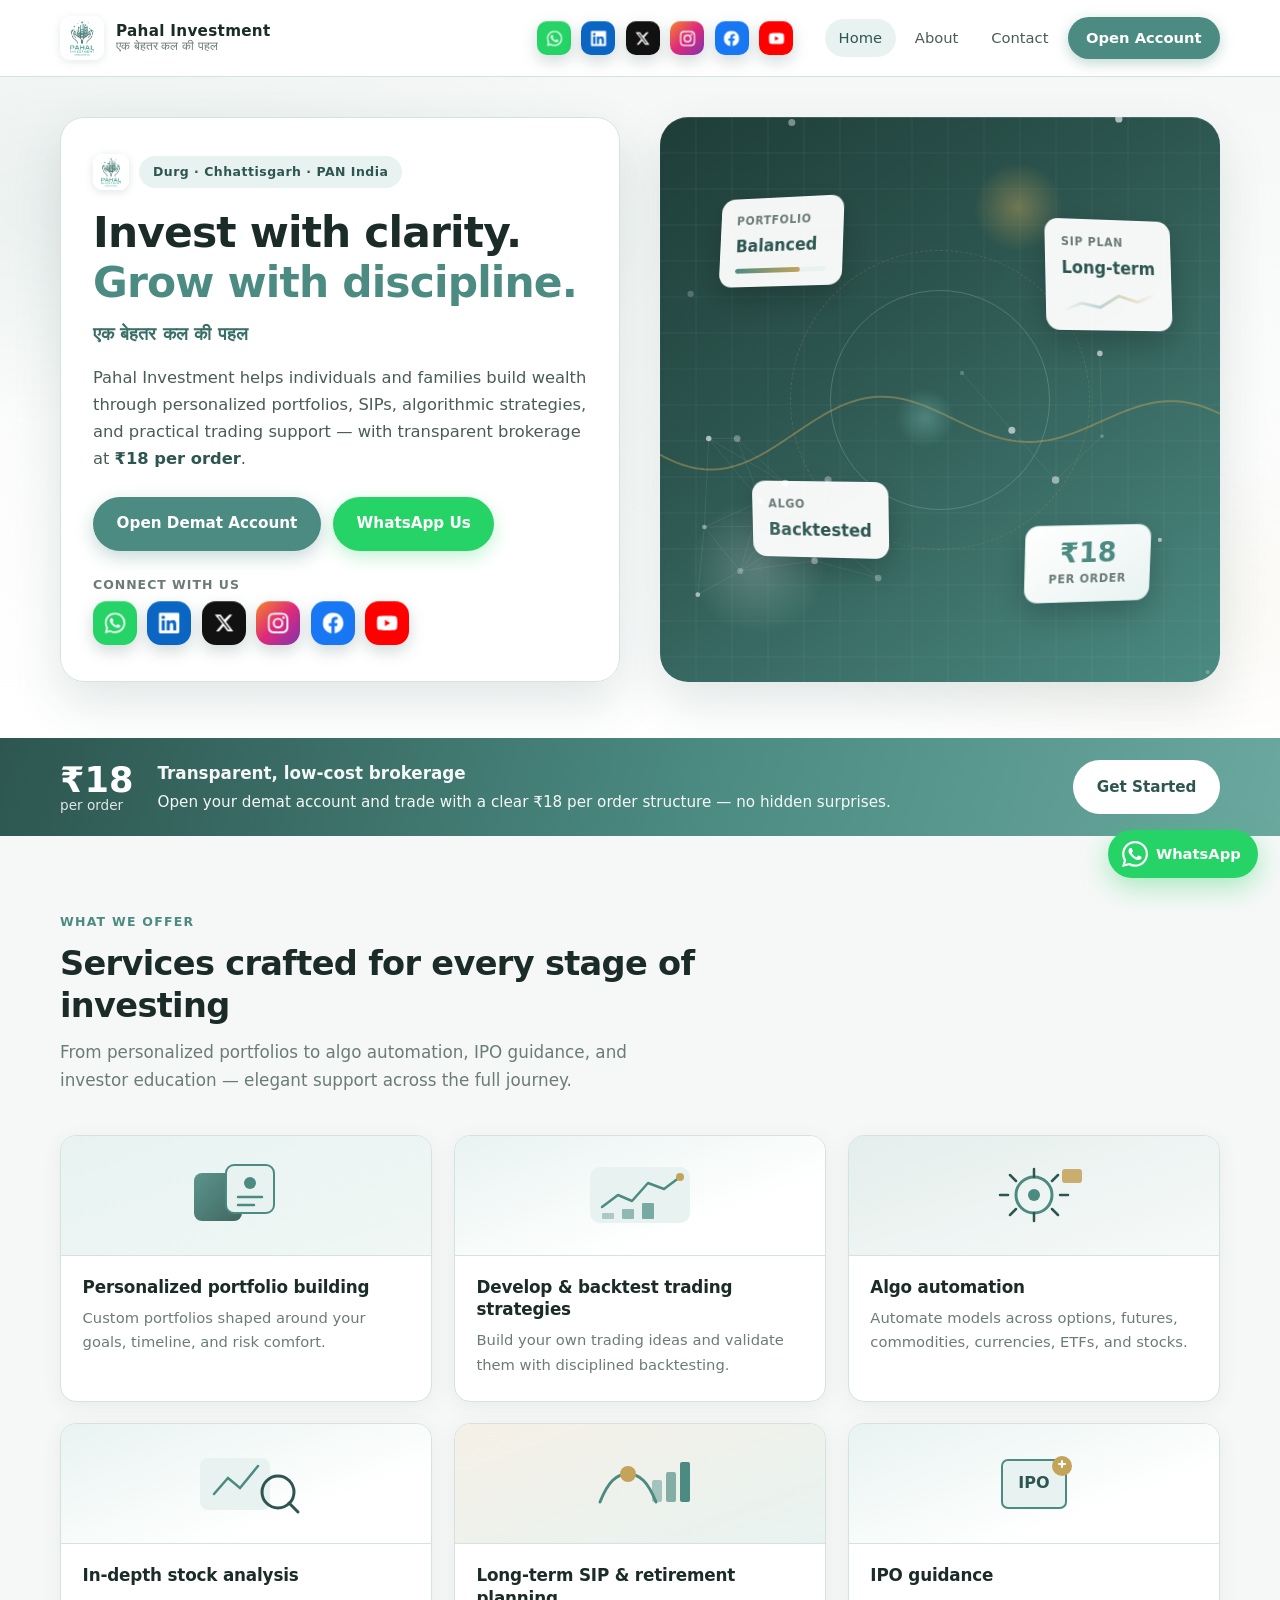
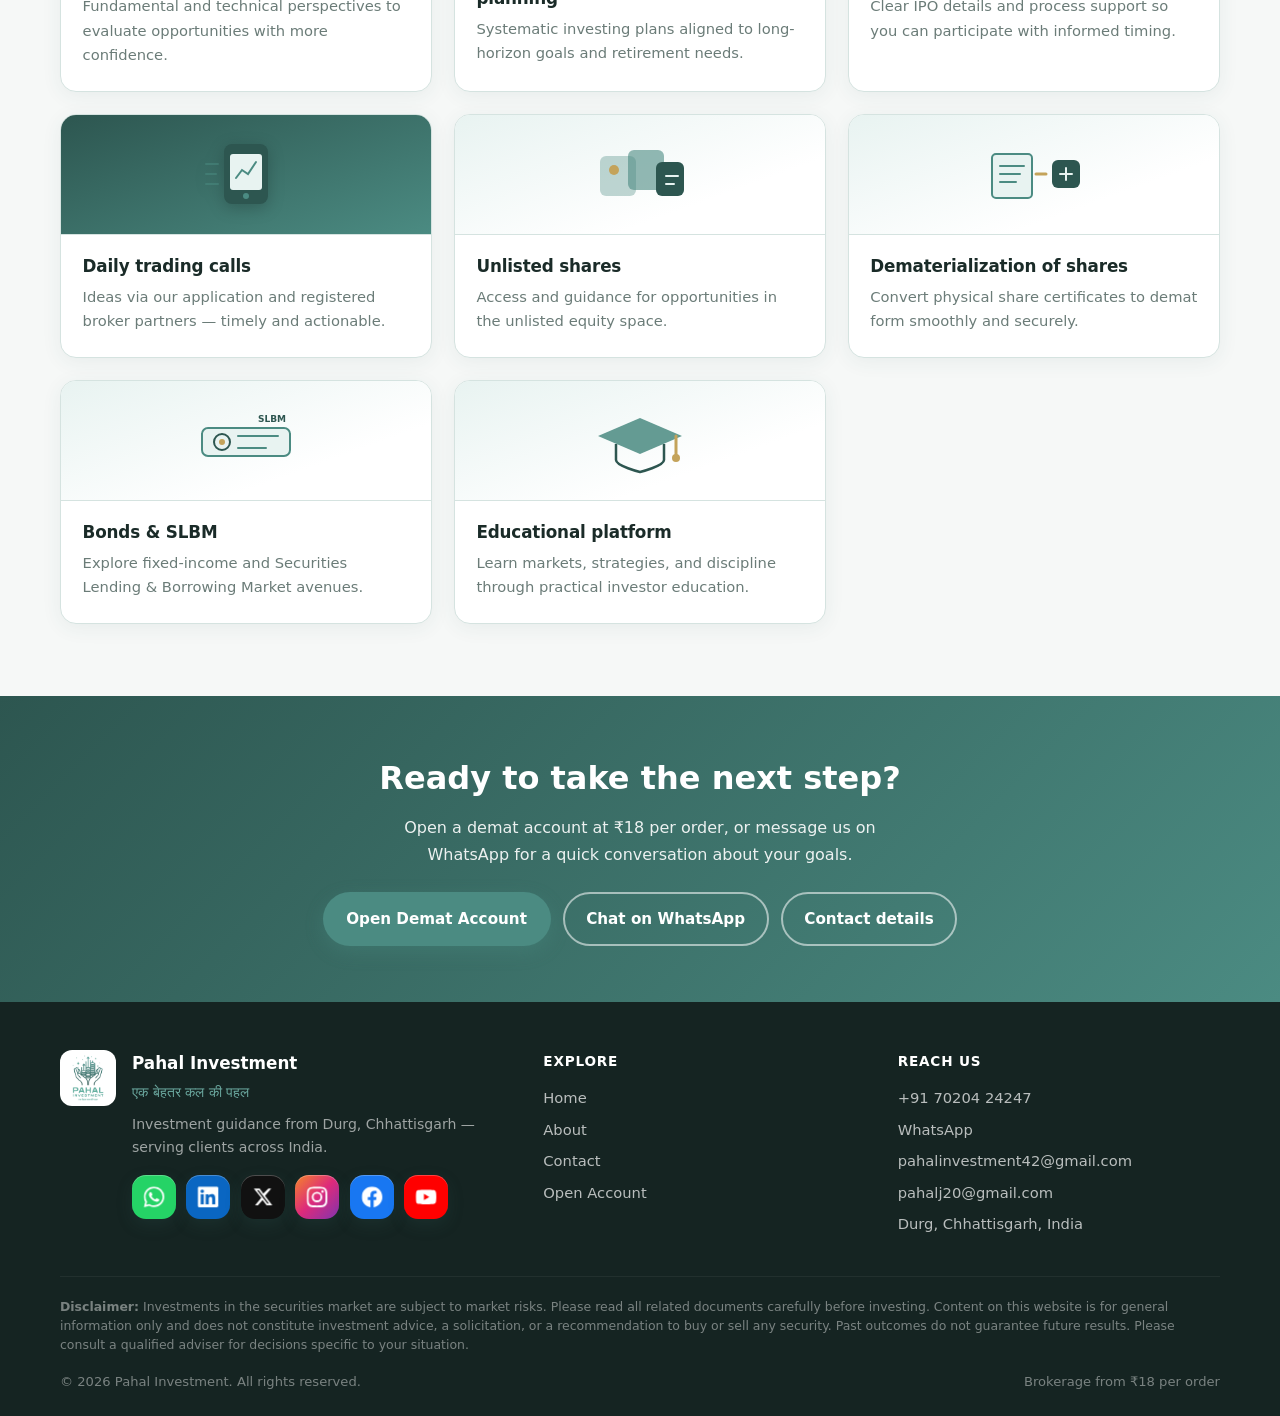
==== commit 58f030f8: "Update homepage metadata" ====
--- a/index.html
+++ b/index.html
@@ -5,6 +5,12 @@
   <meta name="viewport" content="width=device-width, initial-scale=1">
   <meta name="theme-color" content="#4B8B82">
   <meta name="description" content="Pahal Investment — trusted investment guidance from Durg, Chhattisgarh. Portfolio building, algo trading, SIPs, demat at ₹18 per order. एक बेहतर कल की पहल">
+  <meta property="og:type" content="website">
+  <meta property="og:site_name" content="Pahal Investment">
+  <meta property="og:title" content="Pahal Investment | एक बेहतर कल की पहल">
+  <meta property="og:description" content="Trusted investment guidance from Durg, Chhattisgarh. Portfolio, algo trading, SIPs, demat at ₹18 per order.">
+  <meta property="og:url" content="https://pahalgroup.github.io/pahal-investment/">
+  <meta name="twitter:card" content="summary">
   <title>Pahal Investment | एक बेहतर कल की पहल</title>
   <link rel="icon" href="assets/logo.jpeg" type="image/jpeg">
   <link rel="stylesheet" href="assets/styles.css">
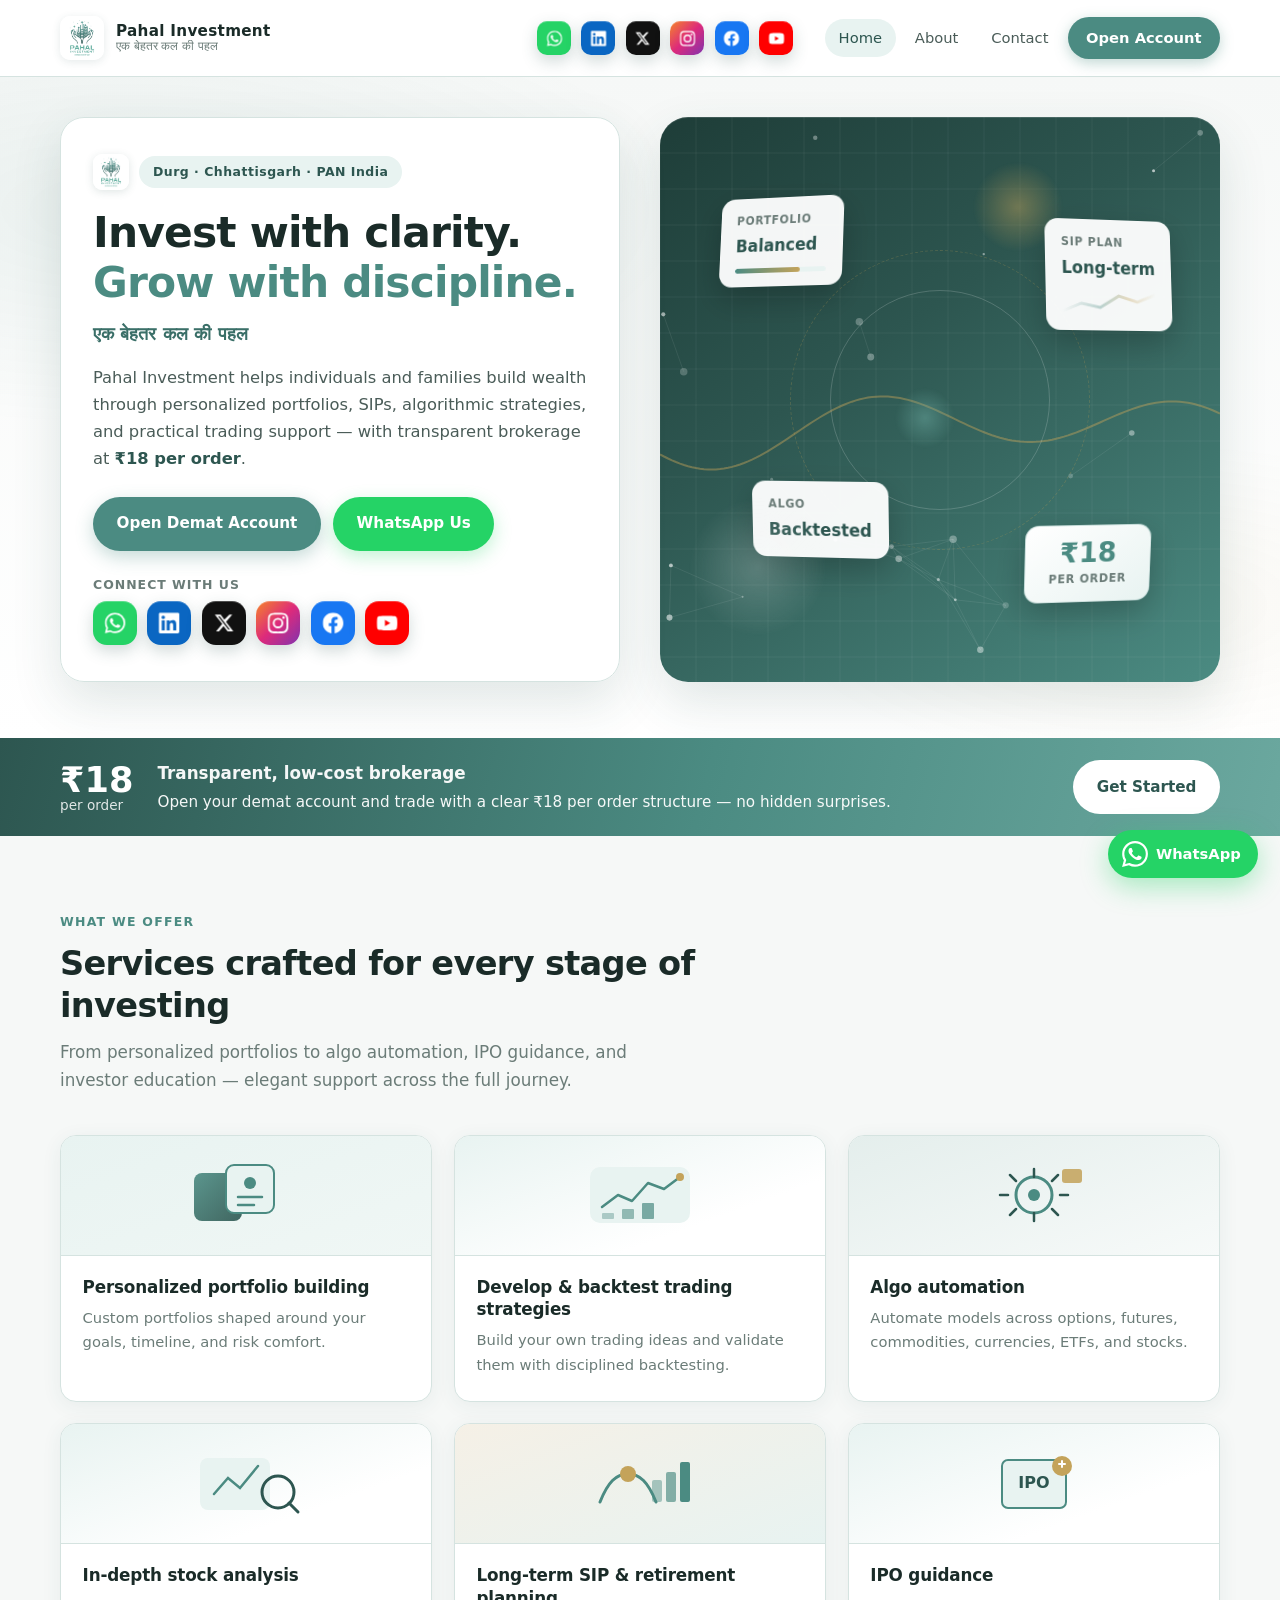
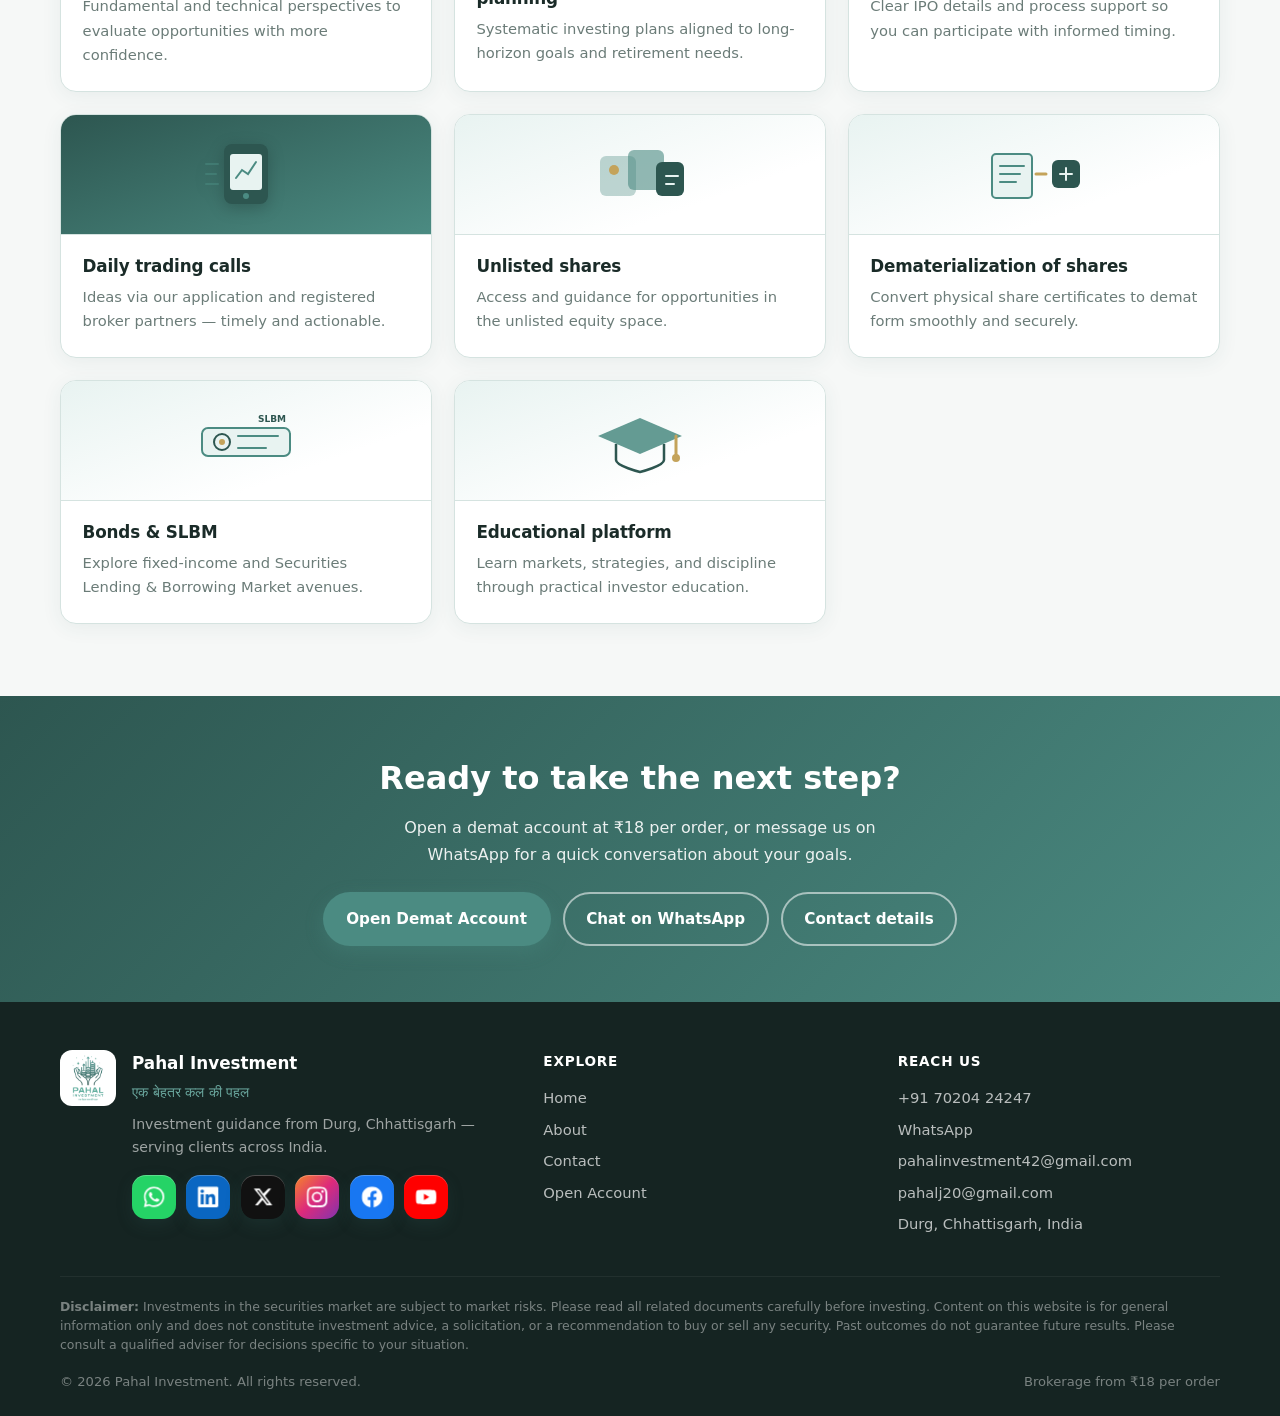
==== commit 583c66ec: "Update index.html" ====
--- a/index.html
+++ b/index.html
@@ -12,7 +12,7 @@
   <meta property="og:url" content="https://pahalgroup.github.io/pahal-investment/">
   <meta name="twitter:card" content="summary">
   <title>Pahal Investment | एक बेहतर कल की पहल</title>
-  <link rel="icon" href="assets/logo.jpeg" type="image/jpeg">
+  <link rel="icon" href="assets/mark.png" type="image/png">
   <link rel="stylesheet" href="assets/styles.css">
 </head>
 <body>
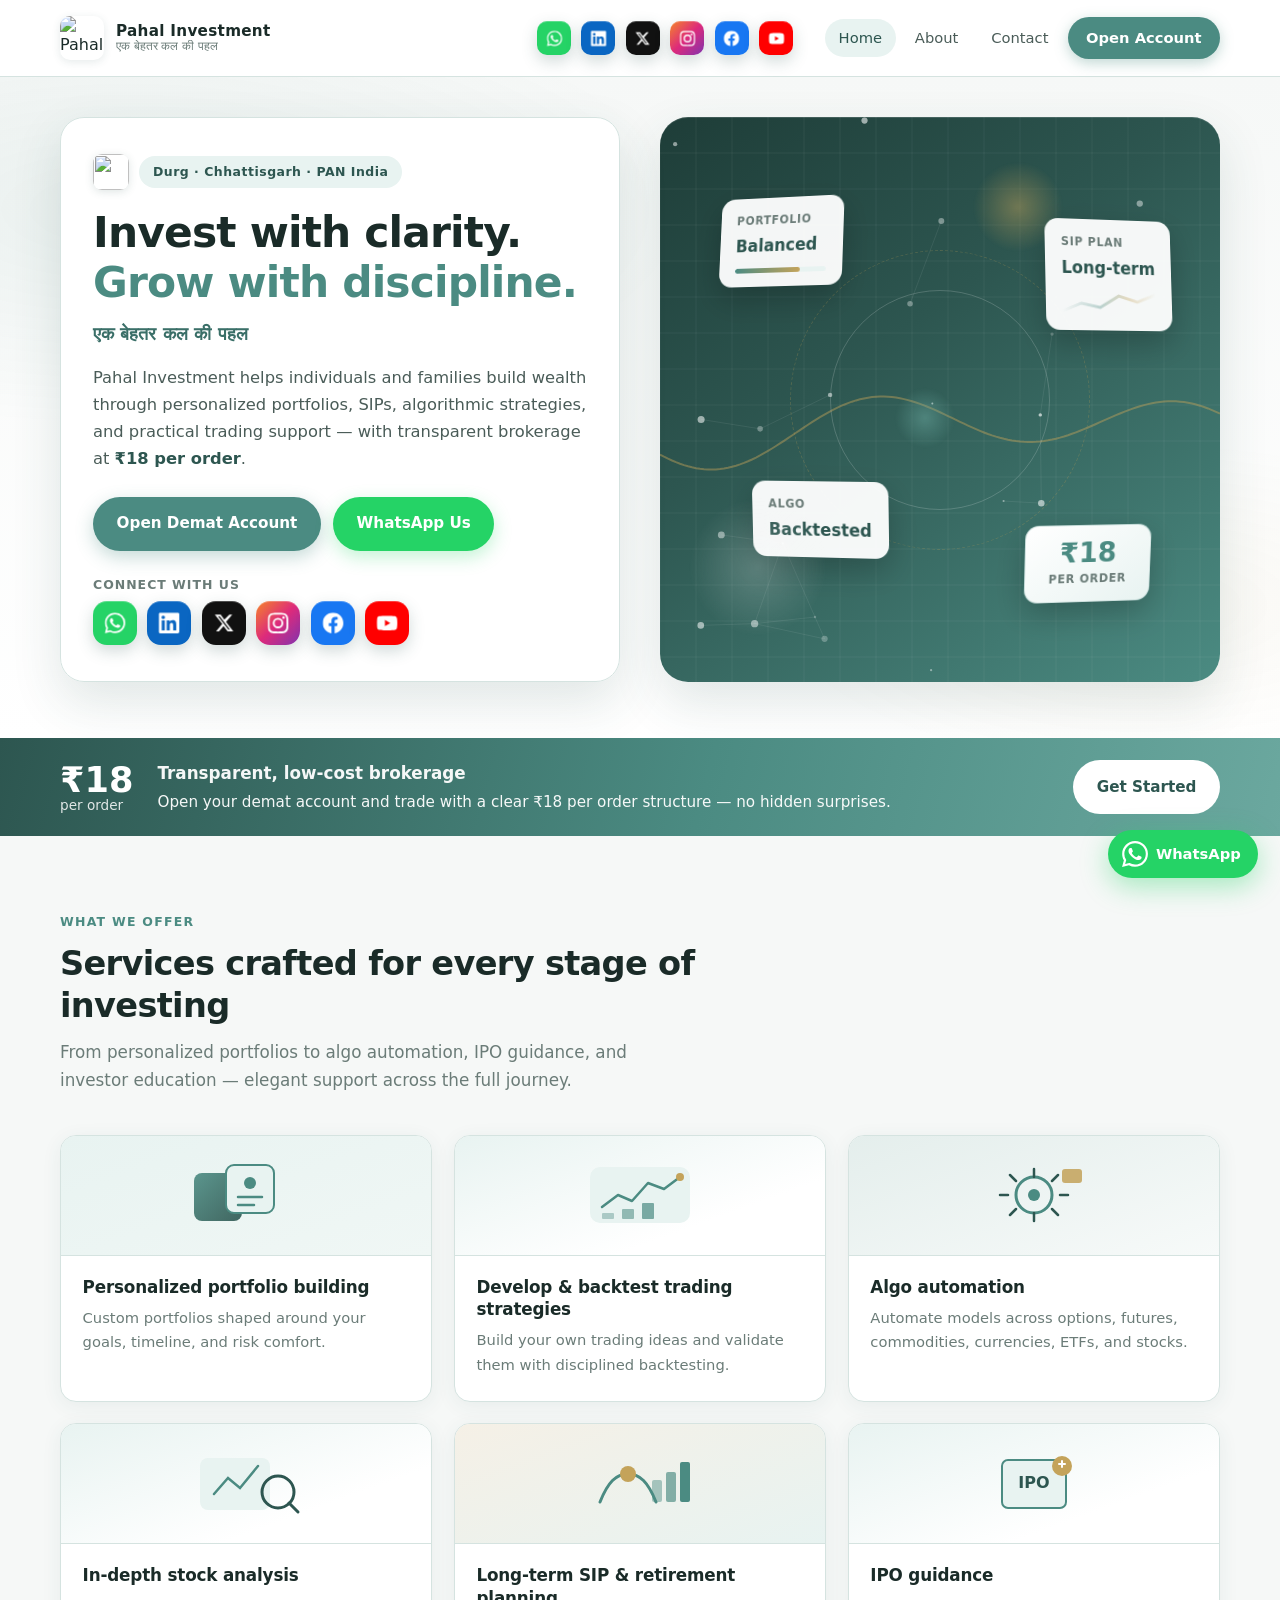
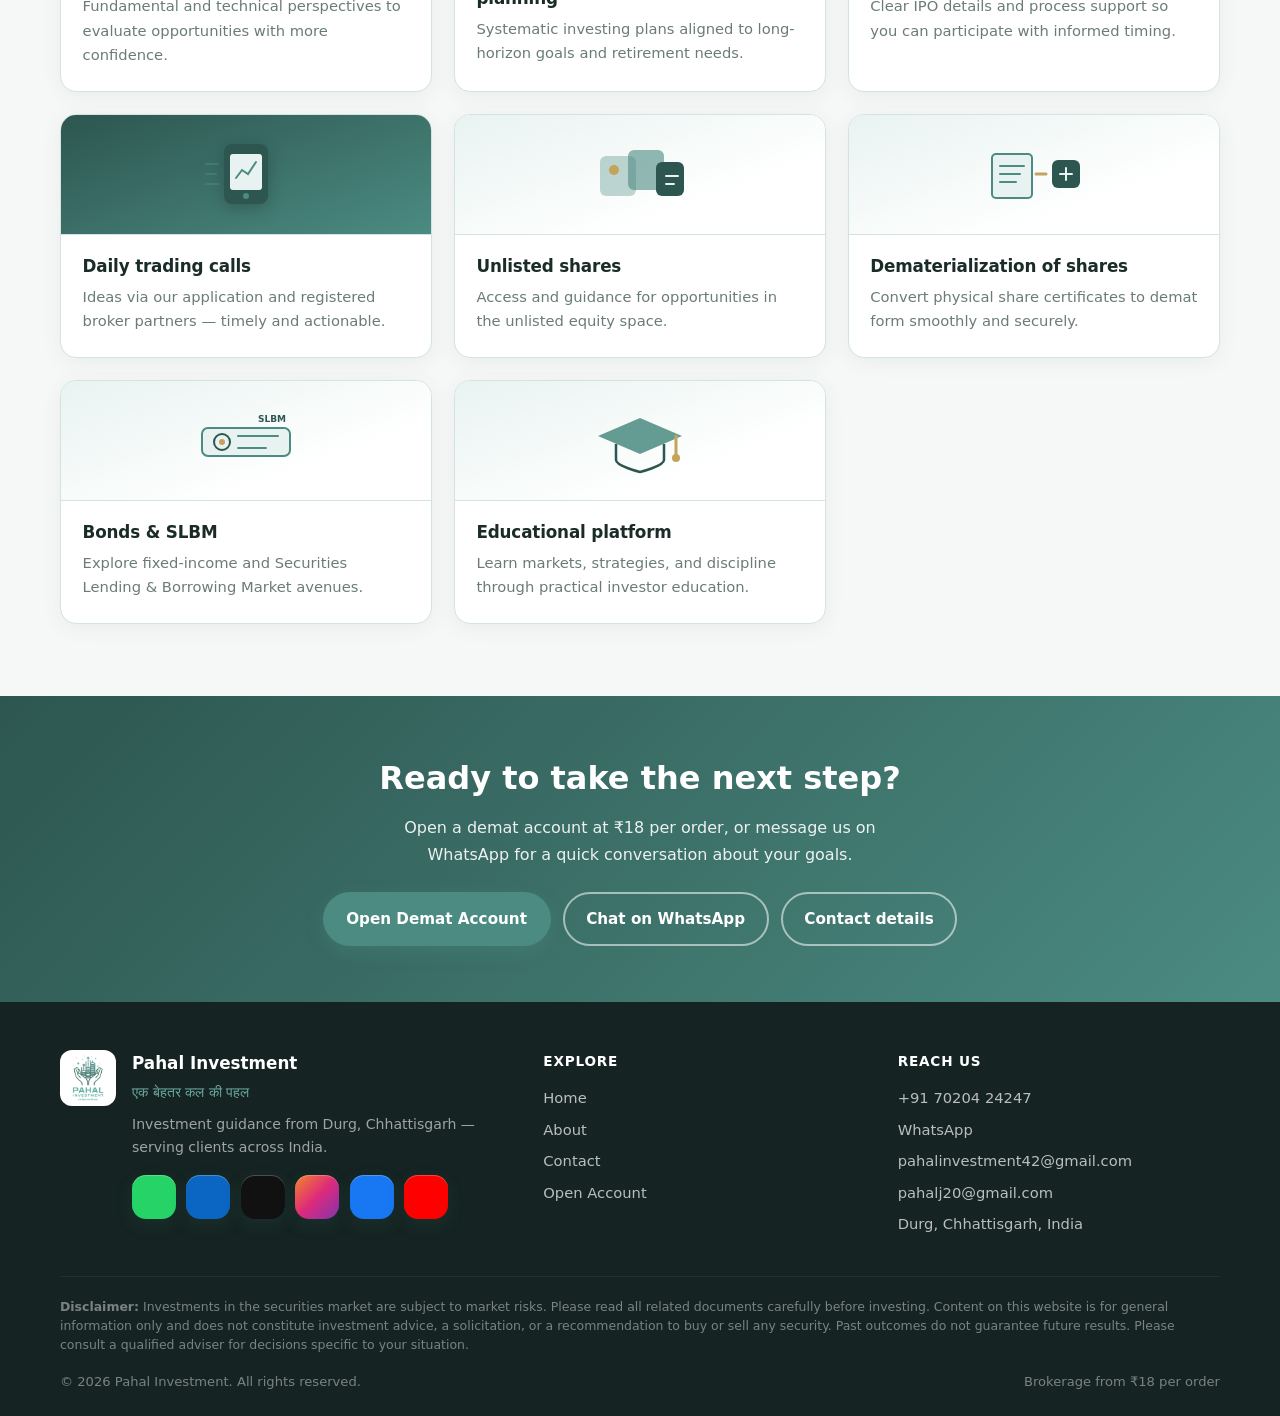
==== commit 8460f15a: "Update index.html" ====
--- a/index.html
+++ b/index.html
@@ -19,7 +19,7 @@
   <header class="site-header">
     <div class="container nav">
       <a class="nav-brand" href="index.html">
-        <img src="assets/logo.jpeg" alt="Pahal Investment logo" width="44" height="44">
+        <img srassets/mark.pngpeg" alt="Pahal Investment logo" width="44" height="44">
         <span class="nav-brand-text">
           <strong>Pahal Investment</strong>
           <span>एक बेहतर कल की पहल</span>
@@ -51,7 +51,7 @@
       <div class="container hero-split">
         <div class="hero-copy">
           <div class="hero-badge-row">
-            <img class="hero-logo-badge" src="assets/logo.jpeg" alt="" width="36" height="36">
+            <img class="hero-logo-badge" src=assets/mark.png" alt="" width="36" height="36">
             <span class="hero-badge">Durg · Chhattisgarh · PAN India</span>
           </div>
           <h1>Invest with clarity.<br><span class="hero-accent">Grow with discipline.</span></h1>
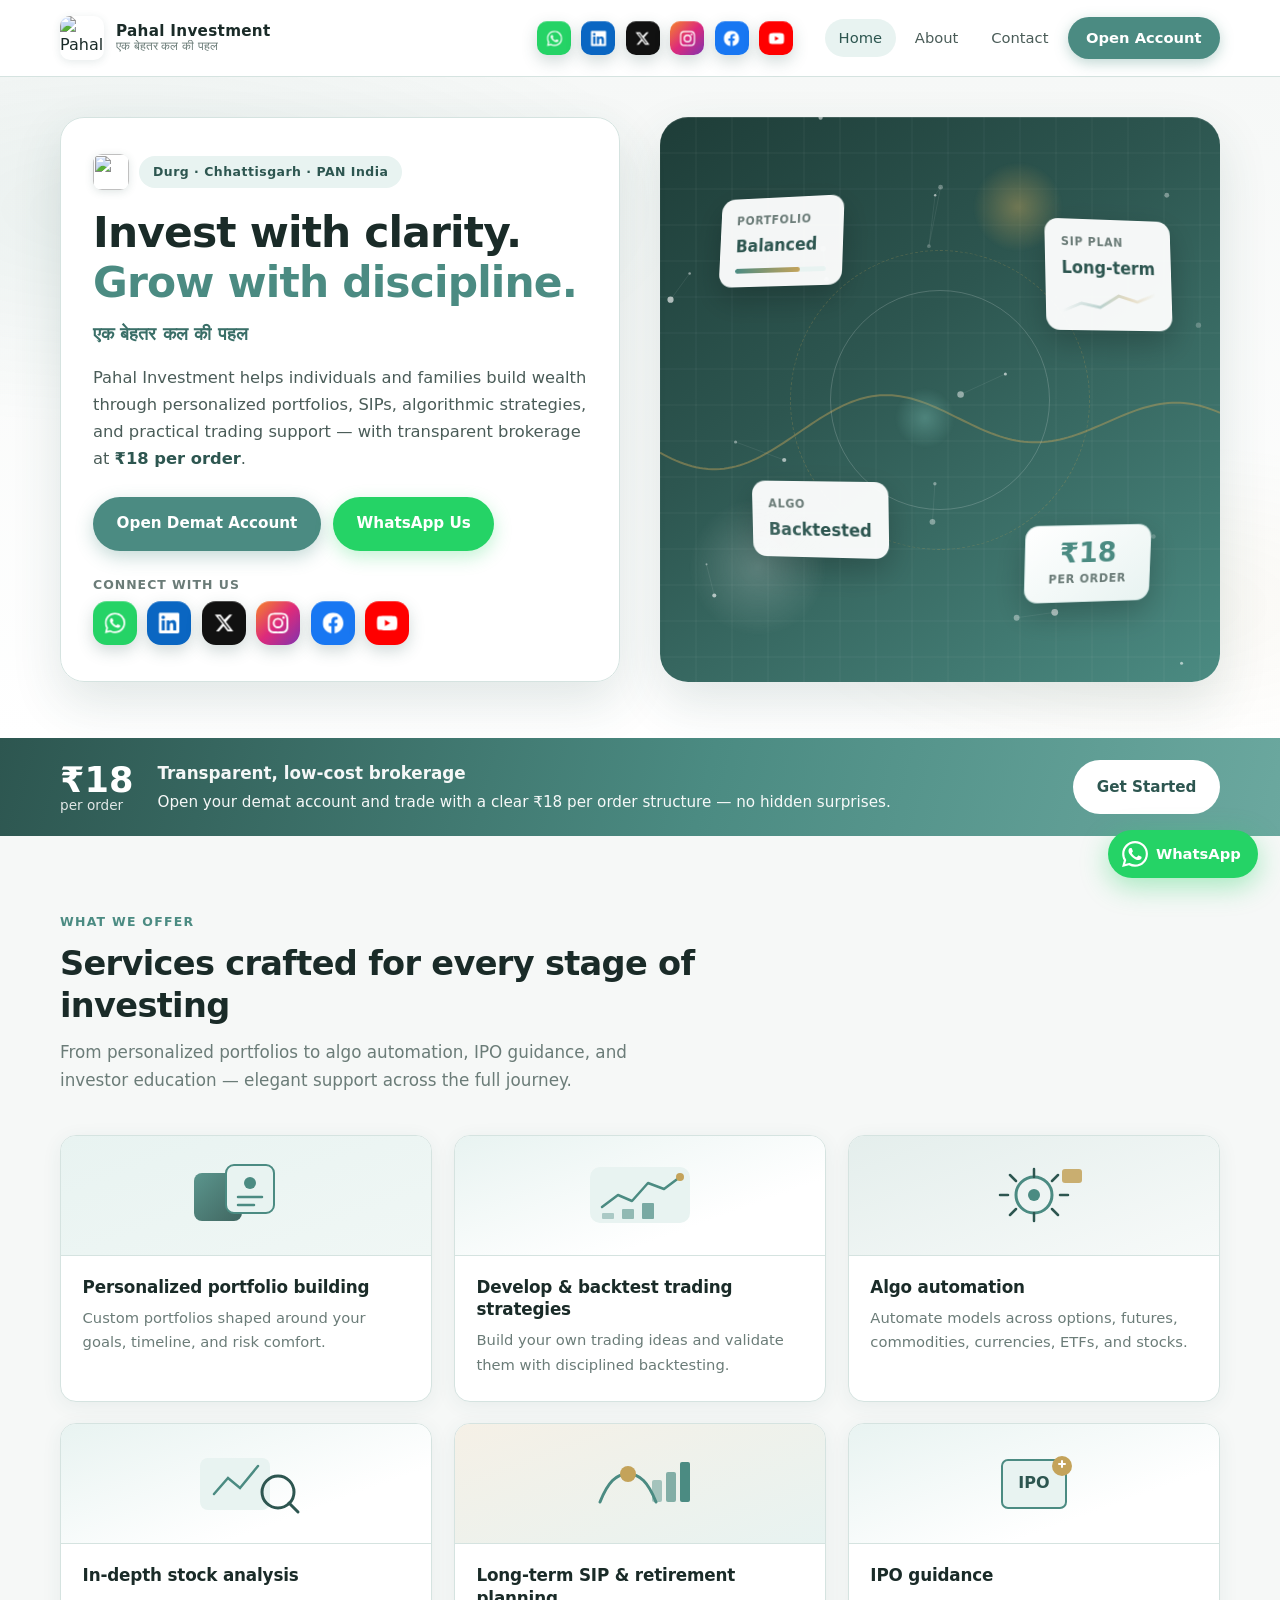
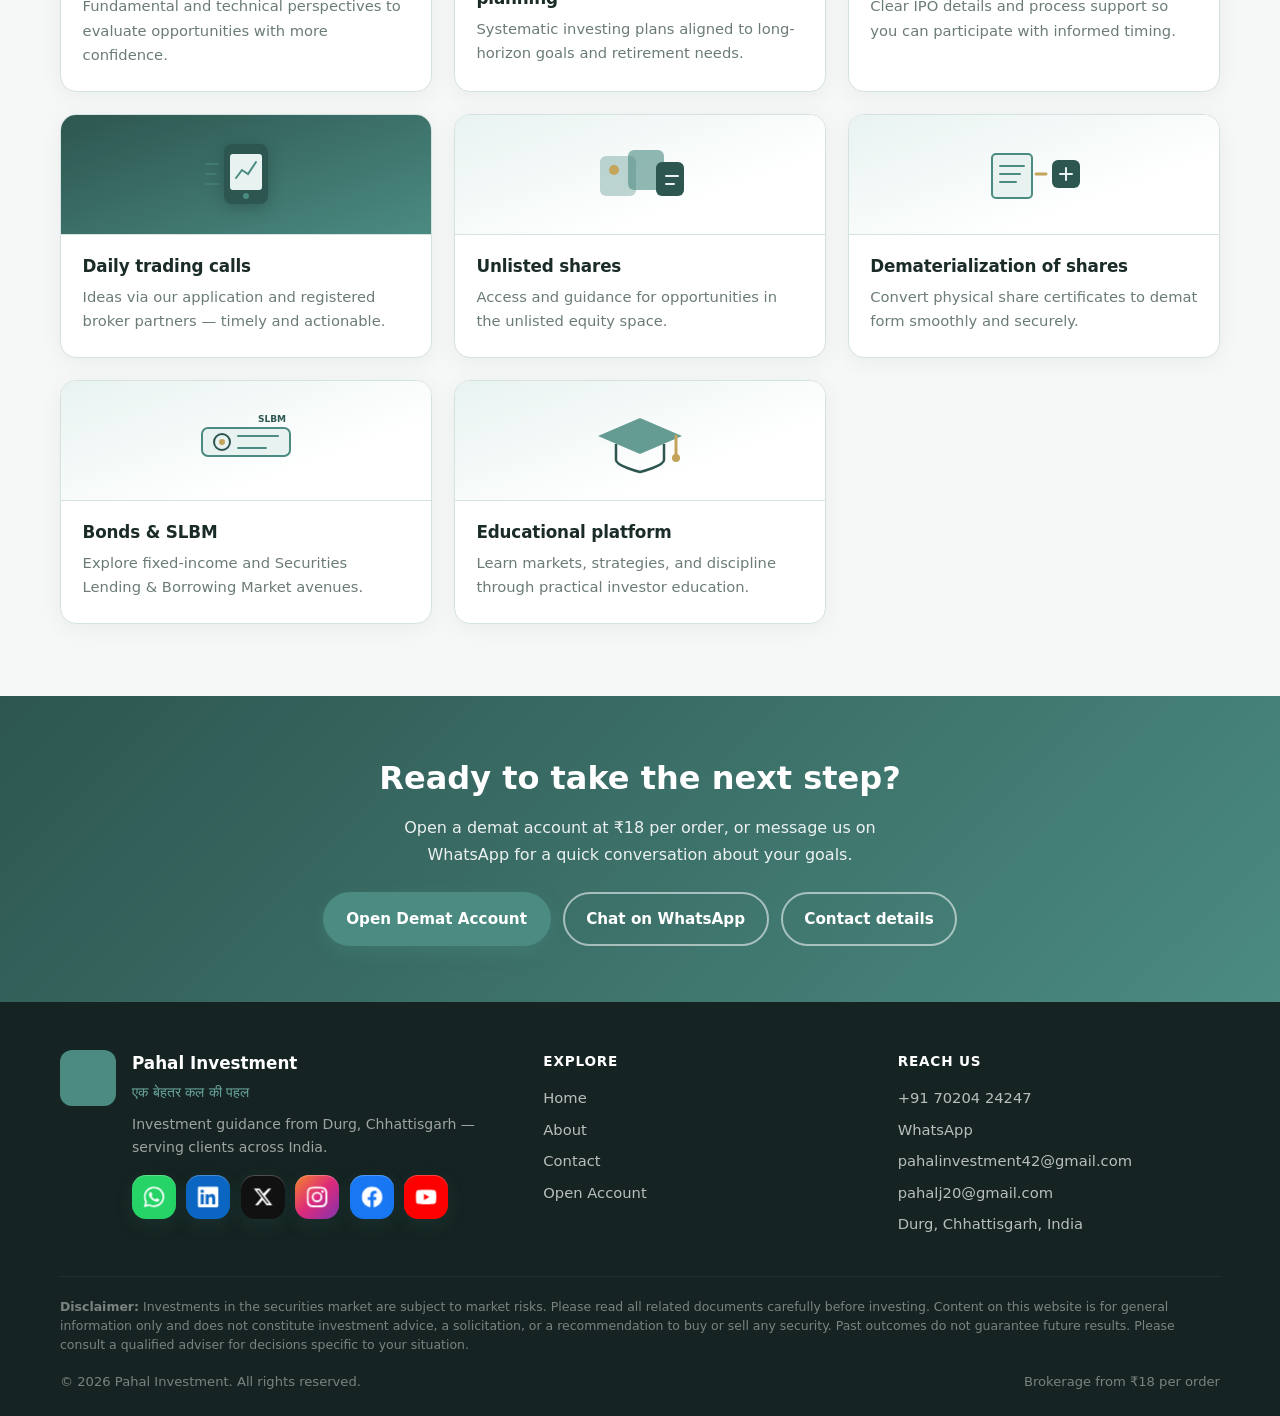
==== commit dc43a6d9: "Update index.html" ====
--- a/index.html
+++ b/index.html
@@ -224,7 +224,7 @@
     <div class="container">
       <div class="footer-grid">
         <div class="footer-brand">
-          <img src="assets/logo.jpeg" alt="">
+          <img src="assets/mark.png" alt="">
           <div>
             <strong>Pahal Investment</strong>
             <div class="hindi">एक बेहतर कल की पहल</div>
